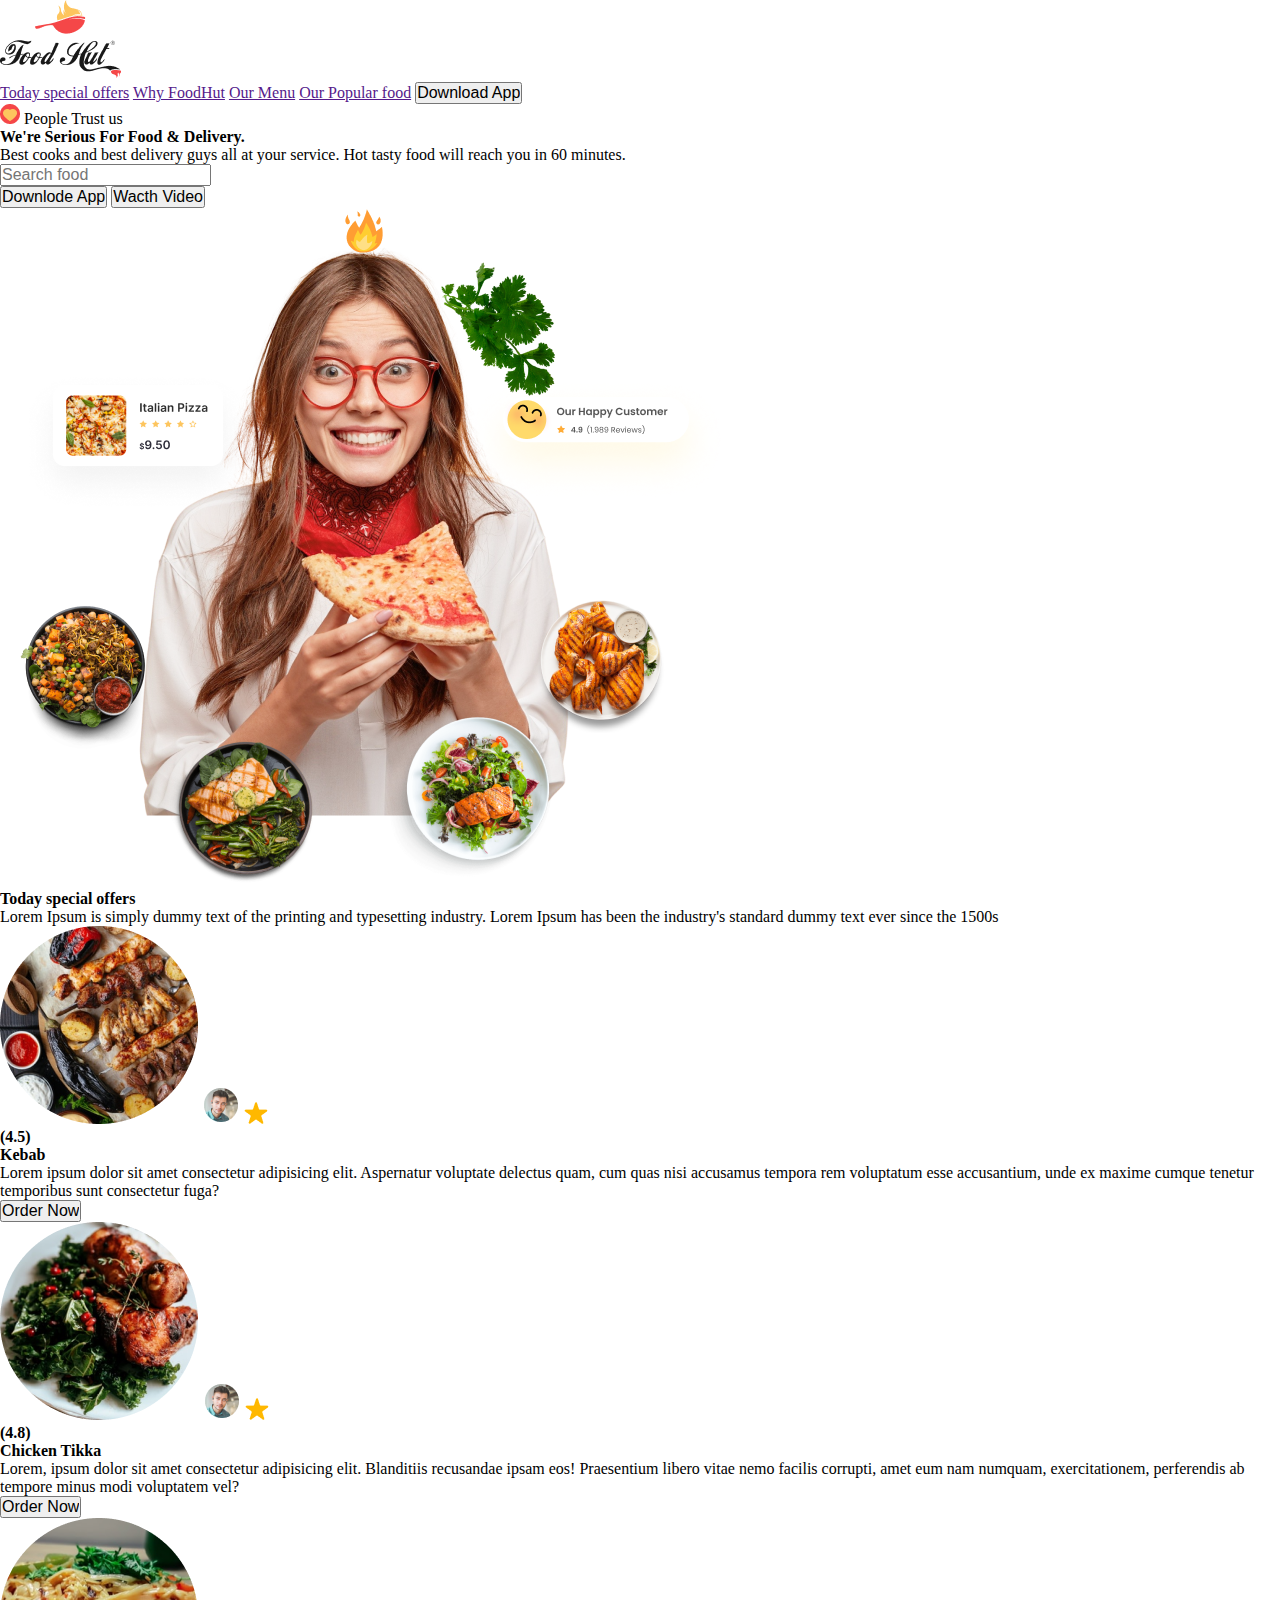
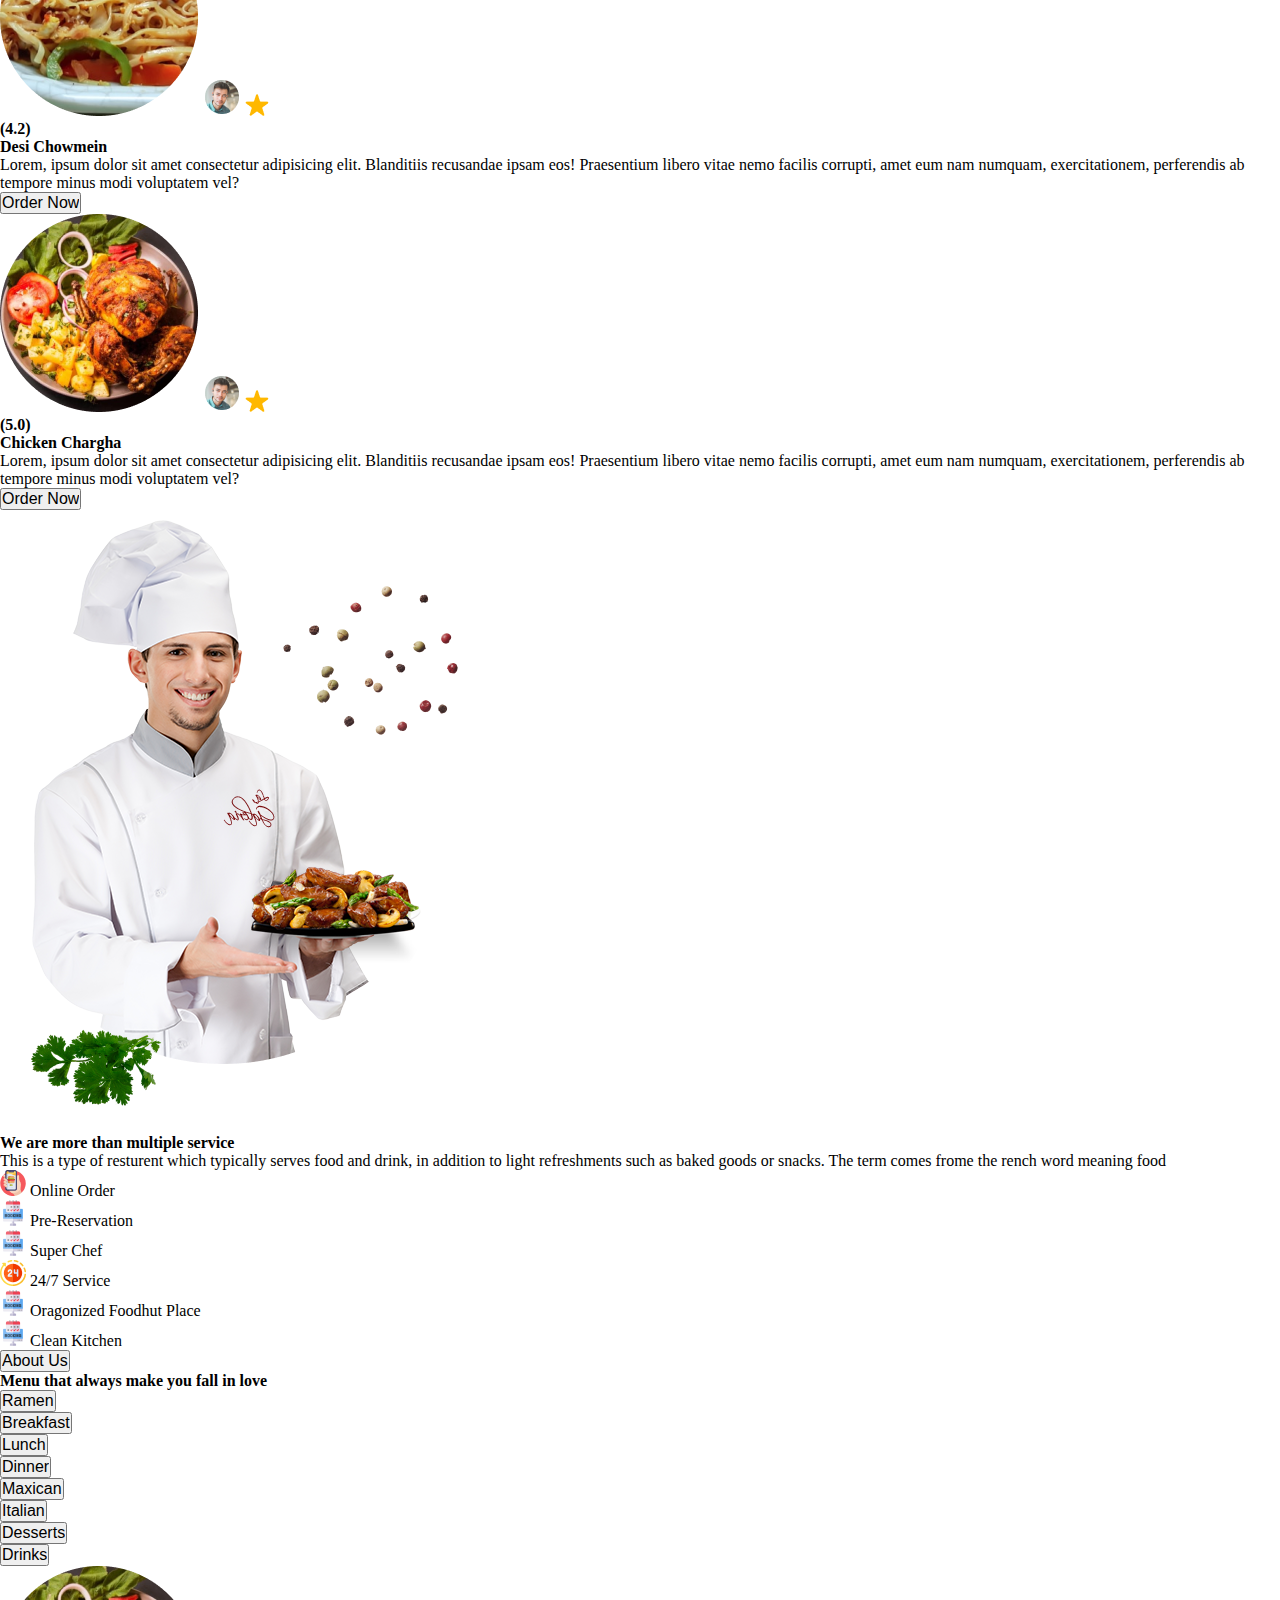
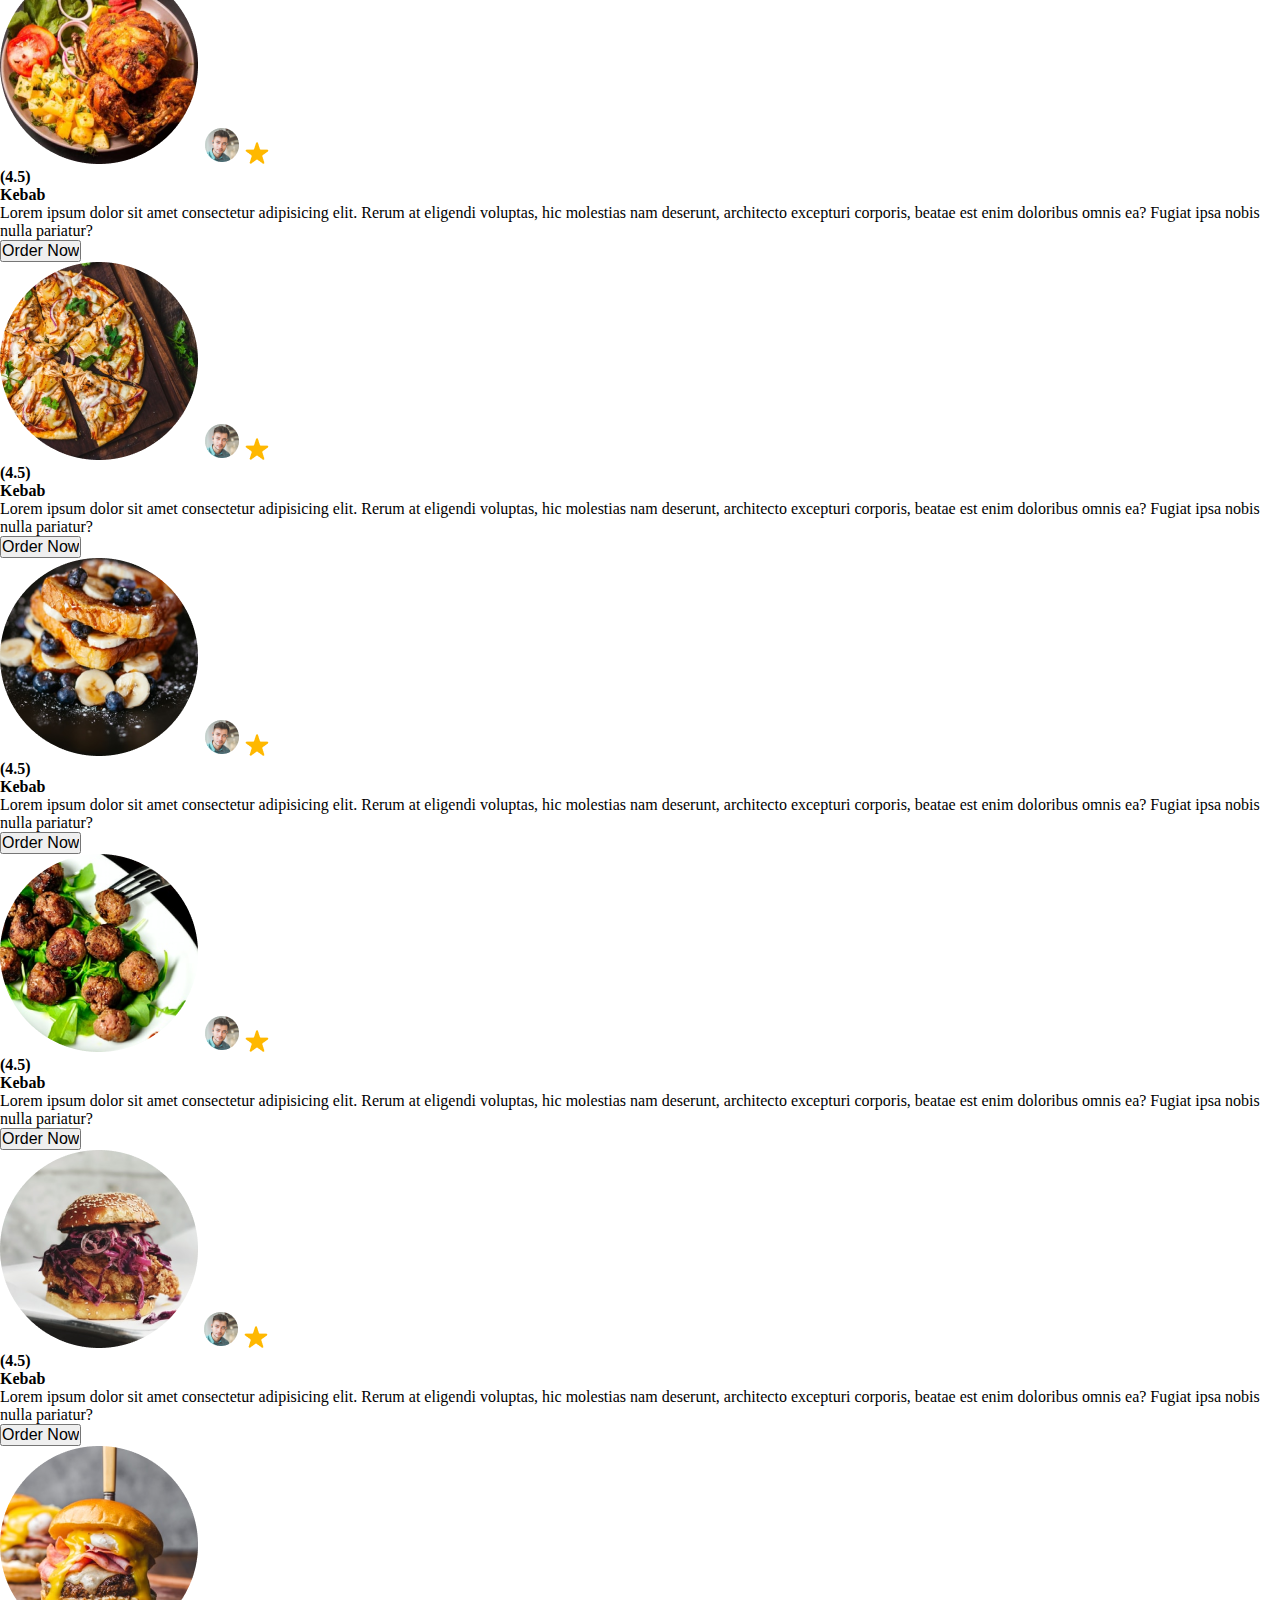
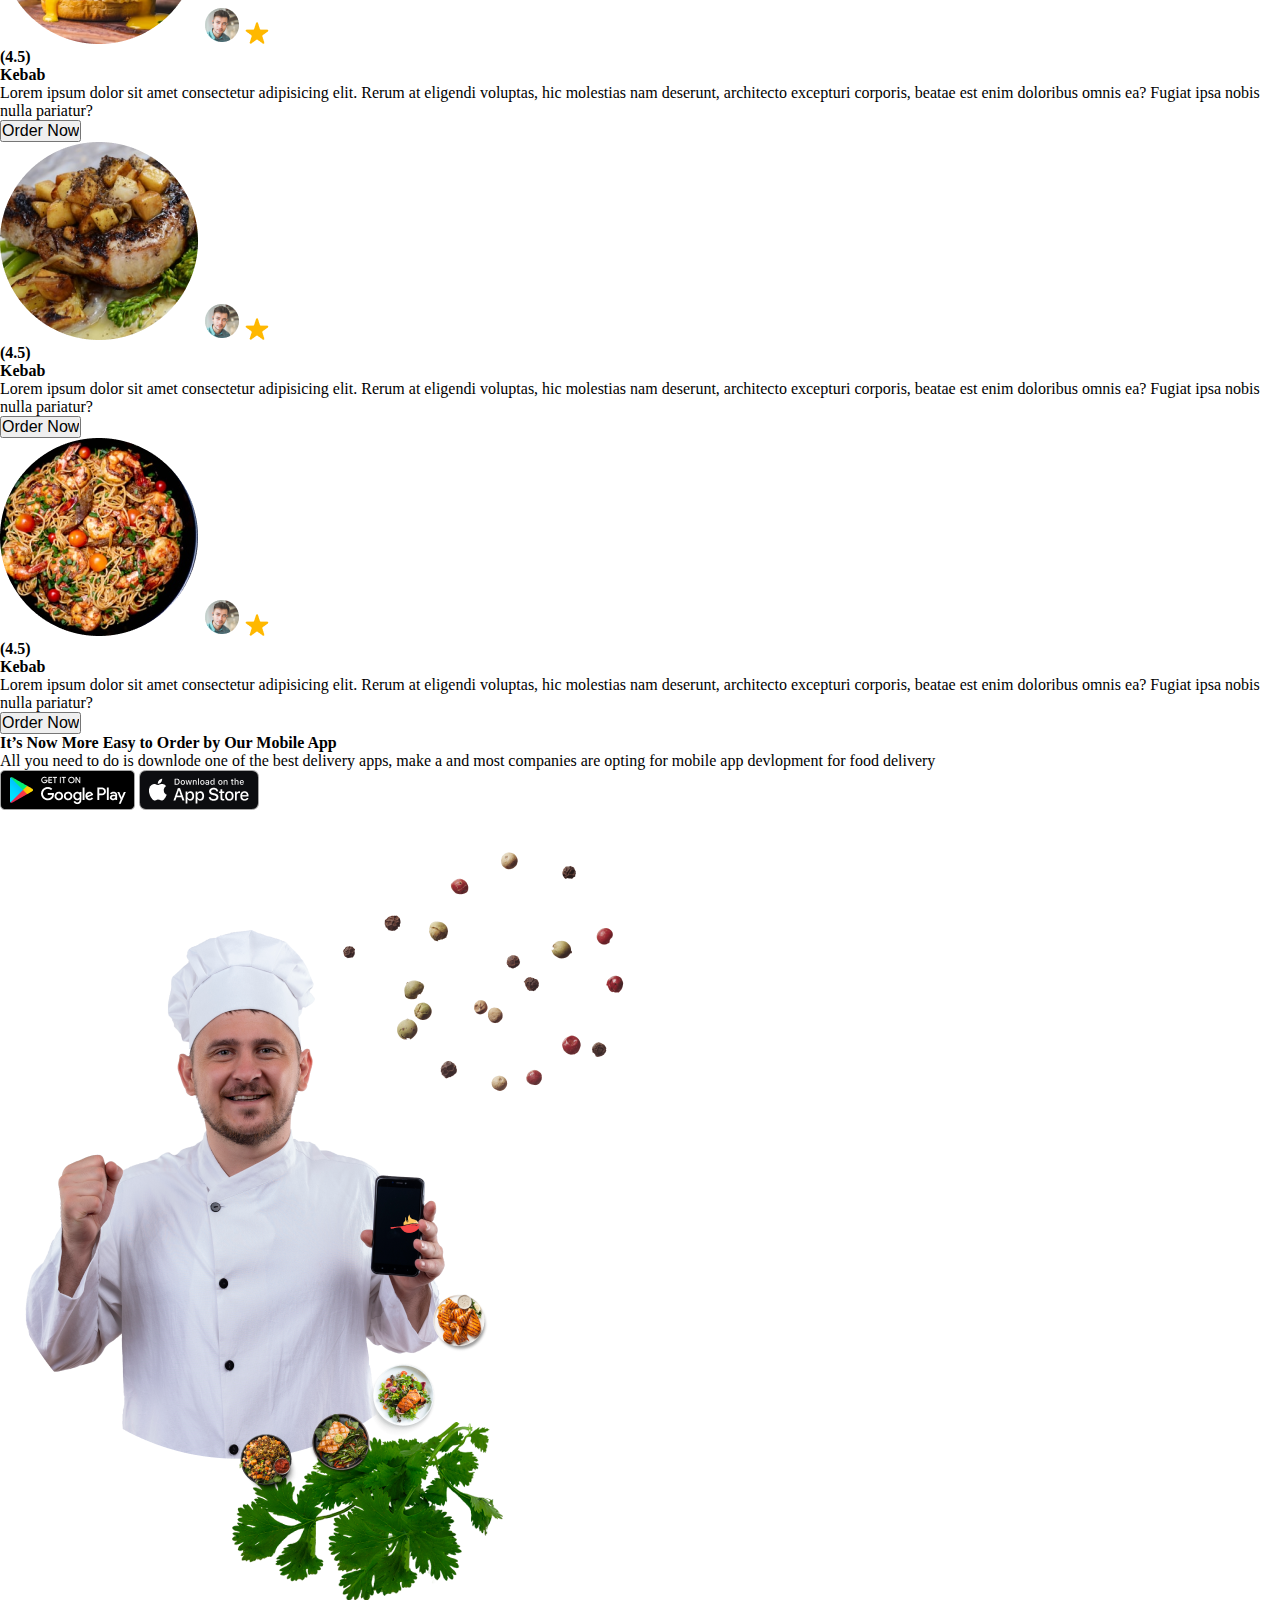
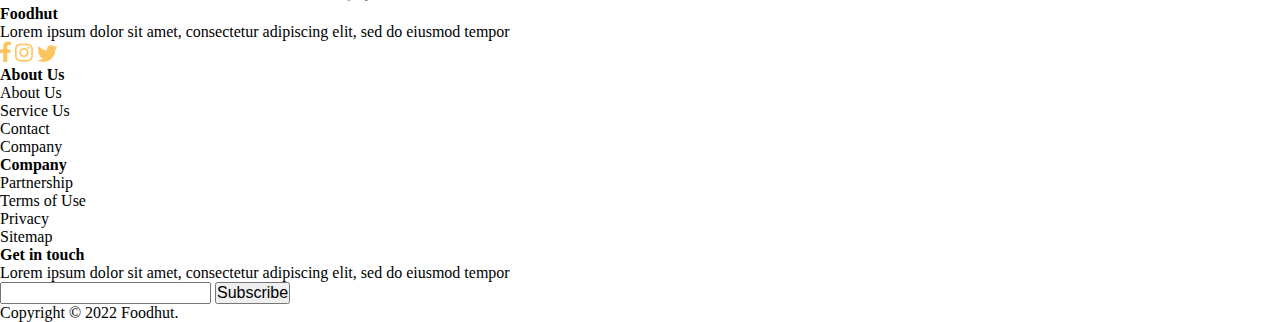
==== Website--FoodHut/frontEnd/index.html @ ab43925a "Update index.html" ====
<!DOCTYPE html>
<html lang="en">
<head>
    <meta charset="UTF-8">
    <meta http-equiv="X-UA-Compatible" content="IE=edge">
    <meta name="viewport" content="width=device-width, initial-scale=1.0">
    <link rel="stylesheet" href="assets/css/reset.css">
    <title>Document</title>
</head>
<body>
    <header>
        <div>
            <img src="assets/logo/Logo.png" alt="logo">
           
        </div>
        <nav>
            <a href="">Today special offers</a>
            <a href="">Why FoodHut</a>
            <a href="">Our Menu</a>
            <a href="">Our Popular food</a>
            <input type="button" value="Download App">
        </nav>
    </header>
    <main>
        <section class="pag1">
            <div>
                <img src="assets/icon/Group 8426.png" alt="">
                People Trust us
                <h1>We're Serious For Food & Delivery.</h1>
                <p>Best cooks and best delivery guys all at your service. Hot tasty food will reach you in 60 minutes.</p>
                <input type="search" name="" id="" placeholder="Search food">
                <p>
                <input type="button" value="Downlode App">
                <input type="button" value="Wacth Video">
                </div>
            <div>
                <img src="assets/pessoas/Group 8482.png">
            </div>
        </section>
 
        <section class="pag2">
            <div>
                <h2>Today special offers</h2>
                <p>Lorem Ipsum is simply dummy text of the printing and typesetting industry. Lorem Ipsum has been the industry's standard dummy text ever since the 1500s</p>
            </div>
            <div>
                <div>
                    <img src="assets/comida/unsplash_UC0HZdUitWY (4).png" alt="food1">
                    <img src="assets/pessoas/unsplash_EPi3TRQc5Z0.png" alt="pessoa">
                    <img src="assets/icon/Star 7.png" alt="estrela">
                    <h4>(4.5)</h4>
                        <h3>Kebab</h3>
                        <p>Lorem ipsum dolor sit amet consectetur adipisicing elit. Aspernatur voluptate delectus quam, cum quas nisi accusamus tempora rem voluptatum esse accusantium, unde ex maxime cumque tenetur temporibus sunt consectetur fuga?</p>
                        <input type="button" value="Order Now">
                </div>
                <div>
                    <img src="assets/comida/unsplash_UC0HZdUitWY (1).png" alt="food2">
                    <img src="assets/pessoas/unsplash_EPi3TRQc5Z0.png" alt="pessoa">
                    <img src="assets/icon/Star 7.png" alt="estrela">
                    <h4>(4.8)</h4>
                    <h3>Chicken Tikka</h3>
                    <p>Lorem, ipsum dolor sit amet consectetur adipisicing elit. Blanditiis recusandae ipsam eos! Praesentium libero vitae nemo facilis corrupti, amet eum nam numquam, exercitationem, perferendis ab tempore minus modi voluptatem vel?</p>
                    <input type="button" value="Order Now">
                </div>
                <div>
                    <img src="assets/comida/unsplash_UC0HZdUitWY (2).png" alt="food2">
                    <img src="assets/pessoas/unsplash_EPi3TRQc5Z0.png" alt="pessoa">
                    <img src="assets/icon/Star 7.png" alt="estrela">
                    <h4>(4.2)</h4>
                    <h3>Desi Chowmein</h3>
                    <p>Lorem, ipsum dolor sit amet consectetur adipisicing elit. Blanditiis recusandae ipsam eos! Praesentium libero vitae nemo facilis corrupti, amet eum nam numquam, exercitationem, perferendis ab tempore minus modi voluptatem vel?</p>
                    <input type="button" value="Order Now">
                </div>
                <div>
                    <img src="assets/comida/unsplash_UC0HZdUitWY (3).png" alt="food2">
                    <img src="assets/pessoas/unsplash_EPi3TRQc5Z0.png" alt="pessoa">
                    <img src="assets/icon/Star 7.png" alt="estrela">
                    <h4>(5.0)</h4>
                    <h3>Chicken Chargha</h3>
                    <p>Lorem, ipsum dolor sit amet consectetur adipisicing elit. Blanditiis recusandae ipsam eos! Praesentium libero vitae nemo facilis corrupti, amet eum nam numquam, exercitationem, perferendis ab tempore minus modi voluptatem vel?</p>
                    <input type="button" value="Order Now">
                </div>
            </div>
        </section>

        <section class="pag3">
            <div>
                <img src="assets/pessoas/Group 8483.png" alt="chef1">
            </div>
            <div>
                <h2>We are more than multiple service</h2>
                <p>This is a type of resturent which typically serves food and drink, in addition to light refreshments such as baked goods or snacks. The term comes frome the rench word meaning food</p>
                <ul>
                    <li>
                        <img src="assets/icon/image 15.png" alt="icon1">
                        Online Order
                    </li>
                    <li>
                        <img src="assets/icon/image 18.png" alt="icon2">
                        Pre-Reservation
                    </li>
                    <li>
                        <img src="assets/icon/image 18.png" alt="icon3">
                        Super Chef
                    </li>
                    <li>
                        <img src="assets/icon/image 17.png" alt="icon4">
                        24/7 Service
                    </li>
                    <li>
                        <img src="assets/icon/image 18.png" alt="icon5">
                        Oragonized Foodhut Place
                    </li>
                    <li>
                        <img src="assets/icon/image 18.png" alt="icon5">
                        Clean Kitchen
                    </li>
                </ul>
                <input type="button" value="About Us">
            </div>
        </section>

        <section class="pag4">
            <h2>Menu that always make you fall in love</h2>
            <div>
                <ul>
                    <li>
                        <input type="button" value="Ramen">
                    </li>
                    <li>
                        <input type="button" value="Breakfast">
                    </li>
                    <li>
                        <input type="button" value="Lunch">
                    </li>
                    <li>
                        <input type="button" value="Dinner">
                    </li>
                    <li>
                        <input type="button" value="Maxican">
                    </li>
                    <li>
                        <input type="button" value="Italian">
                    </li>
                    <li>
                        <input type="button" value="Desserts">
                    </li>
                    <li>
                        <input type="button" value="Drinks">
                    </li>
                </ul>
            </div>
            <div>
                <div>
                    <img src="assets/comida/unsplash_UC0HZdUitWY (3).png" alt="">
                    <img src="assets/pessoas/unsplash_EPi3TRQc5Z0.png" alt="">
                    <img src="assets/icon/Star 7.png" alt="">
                    <h4>(4.5)</h4>
                    <h3>Kebab</h3>
                    <p>
                        Lorem ipsum dolor sit amet consectetur adipisicing elit. Rerum at eligendi voluptas, hic molestias nam deserunt, architecto excepturi corporis, beatae est enim doloribus omnis ea? Fugiat ipsa nobis nulla pariatur?
                    </p>
                    <input type="button" value="Order Now">
                </div>
                <div>
                    <img src="assets/comida/unsplash_UC0HZdUitWY (5).png" alt="">
                    <img src="assets/pessoas/unsplash_EPi3TRQc5Z0.png" alt="">
                    <img src="assets/icon/Star 7.png" alt="">
                    <h4>(4.5)</h4>
                    <h3>Kebab</h3>
                    <p>
                        Lorem ipsum dolor sit amet consectetur adipisicing elit. Rerum at eligendi voluptas, hic molestias nam deserunt, architecto excepturi corporis, beatae est enim doloribus omnis ea? Fugiat ipsa nobis nulla pariatur?
                    </p>
                    <input type="button" value="Order Now">
                </div>
                <div>
                    <img src="assets/comida/unsplash_UC0HZdUitWY.png" alt="">
                    <img src="assets/pessoas/unsplash_EPi3TRQc5Z0.png" alt="">
                    <img src="assets/icon/Star 7.png" alt="">
                    <h4>(4.5)</h4>
                    <h3>Kebab</h3>
                    <p>
                        Lorem ipsum dolor sit amet consectetur adipisicing elit. Rerum at eligendi voluptas, hic molestias nam deserunt, architecto excepturi corporis, beatae est enim doloribus omnis ea? Fugiat ipsa nobis nulla pariatur?
                    </p>
                    <input type="button" value="Order Now">
                </div>
                <div>
                    <img src="assets/comida/unsplash_UC0HZdUitWY (7).png" alt="">
                    <img src="assets/pessoas/unsplash_EPi3TRQc5Z0.png" alt="">
                    <img src="assets/icon/Star 7.png" alt="">
                    <h4>(4.5)</h4>
                    <h3>Kebab</h3>
                    <p>
                    Lorem ipsum dolor sit amet consectetur adipisicing elit. Rerum at eligendi voluptas, hic molestias nam deserunt, architecto excepturi corporis, beatae est enim doloribus omnis ea? Fugiat ipsa nobis nulla pariatur?
                    </p>
                    <input type="button" value="Order Now">
                </div>
                <div>
                    <img src="assets/comida/unsplash_UC0HZdUitWY (8).png" alt="">
                    <img src="assets/pessoas/unsplash_EPi3TRQc5Z0.png" alt="">
                    <img src="assets/icon/Star 7.png" alt="">
                    <h4>(4.5)</h4>
                    <h3>Kebab</h3>
                    <p>
                        Lorem ipsum dolor sit amet consectetur adipisicing elit. Rerum at eligendi voluptas, hic molestias nam deserunt, architecto excepturi corporis, beatae est enim doloribus omnis ea? Fugiat ipsa nobis nulla pariatur?
                    </p>
                    <input type="button" value="Order Now">
                </div>
                <div>
                    <img src="assets/comida/unsplash_UC0HZdUitWY (9).png" alt="">
                    <img src="assets/pessoas/unsplash_EPi3TRQc5Z0.png" alt="">
                    <img src="assets/icon/Star 7.png" alt="">
                    <h4>(4.5)</h4>
                    <h3>Kebab</h3>
                    <p>
                        Lorem ipsum dolor sit amet consectetur adipisicing elit. Rerum at eligendi voluptas, hic molestias nam deserunt, architecto excepturi corporis, beatae est enim doloribus omnis ea? Fugiat ipsa nobis nulla pariatur?
                    </p>
                    <input type="button" value="Order Now">
                </div>
                <div>
                    <img src="assets/comida/unsplash_UC0HZdUitWY (10).png" alt="">
                    <img src="assets/pessoas/unsplash_EPi3TRQc5Z0.png" alt="">
                    <img src="assets/icon/Star 7.png" alt="">
                    <h4>(4.5)</h4>
                    <h3>Kebab</h3>
                    <p>
                        Lorem ipsum dolor sit amet consectetur adipisicing elit. Rerum at eligendi voluptas, hic molestias nam deserunt, architecto excepturi corporis, beatae est enim doloribus omnis ea? Fugiat ipsa nobis nulla pariatur?
                    </p>
                    <input type="button" value="Order Now">
                </div>
                <div>
                    <img src="assets/comida/unsplash_UC0HZdUitWY (11).png" alt="">
                    <img src="assets/pessoas/unsplash_EPi3TRQc5Z0.png" alt="">
                    <img src="assets/icon/Star 7.png" alt="">
                    <h4>(4.5)</h4>
                    <h3>Kebab</h3>
                    <p>
                        Lorem ipsum dolor sit amet consectetur adipisicing elit. Rerum at eligendi voluptas, hic molestias nam deserunt, architecto excepturi corporis, beatae est enim doloribus omnis ea? Fugiat ipsa nobis nulla pariatur?
                    </p>
                    <input type="button" value="Order Now">
                </div>
            </div>
        </section>

        <section class="pag5">
            <div>
                <h2>It’s Now More Easy to Order by Our Mobile App</h2>
                <p>All you need to do is downlode one of the best delivery apps, make a and most companies are opting  for mobile app devlopment for food delivery</p>
                <img src="assets/logo/Mobile app store badge.png" alt="google">
                <img src="assets/logo/Mobile app store badge (1).png" alt="store">
            </div>

            <div>
                <img src="assets/pessoas/Group 8484.png" alt="">
            </div>
        </section>

        <footer>
            <div>
                <h3>Foodhut</h3>
               Lorem ipsum dolor sit amet, consectetur adipiscing elit, sed do eiusmod tempor
               <p>
               <img src="assets/icon/facebook-f-brands (1).png" alt="redessociais">
               <img src="assets/icon/instagram.png" alt="redessociais">
               <img src="assets/icon/twitter-brands (1).png" alt="redessociais">
            </div>
            <div>
                <h3>About Us</h3>
                <p>About Us</p>
                <p>Service Us</p>
                <p>Contact</p>
                <p>Company</p>
            </div>
            <div>
                <h3>Company</h3>
                <p>Partnership</p>
                <p>Terms of Use</p>
                <p>Privacy</p>
                <p>Sitemap</p>
            </div>
            <div>
                <h3>Get in touch</h3>
                <p>Lorem ipsum dolor sit amet, consectetur adipiscing elit, sed do eiusmod tempor</p>
                <input type="email" name="" id="">
                <input type="button" value="Subscribe" placeholder="Subscribe">
            </div>
            Copyright © 2022 Foodhut.
        </footer>
    </main>
</body>
</html>
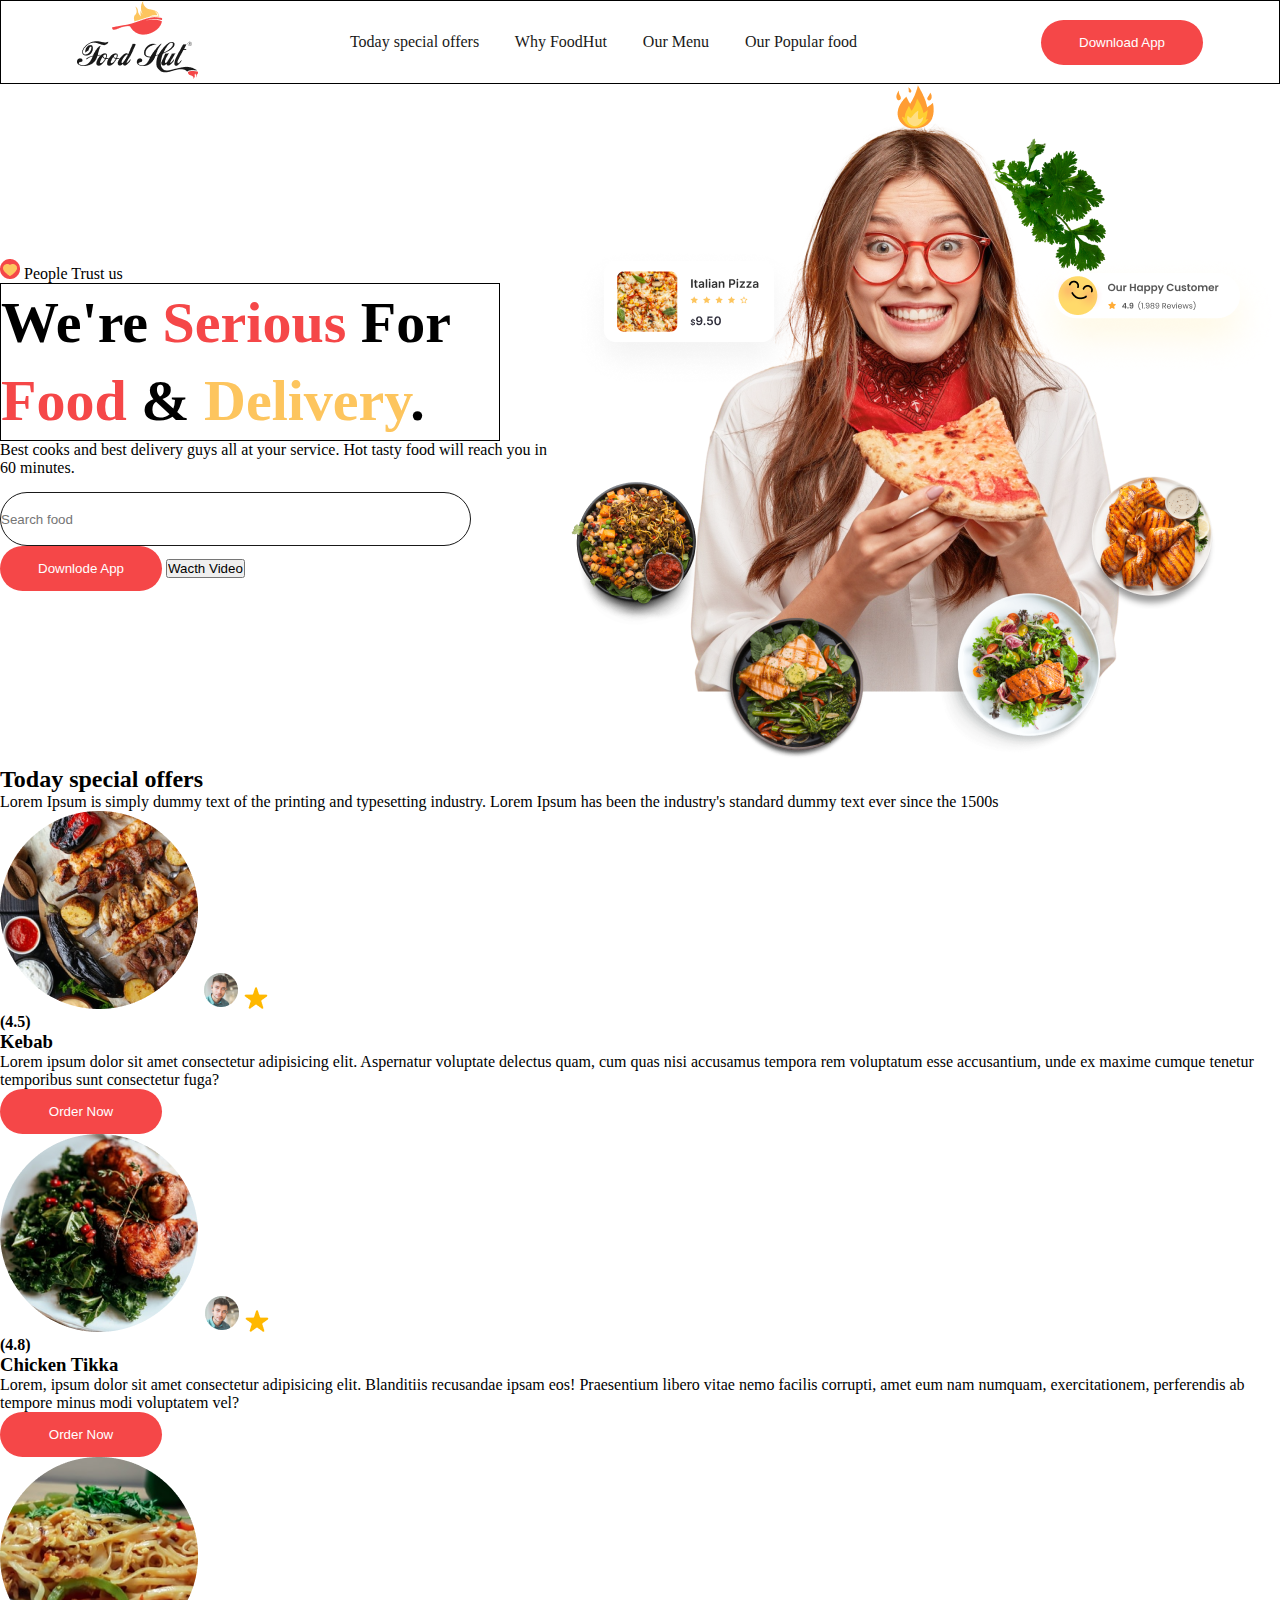
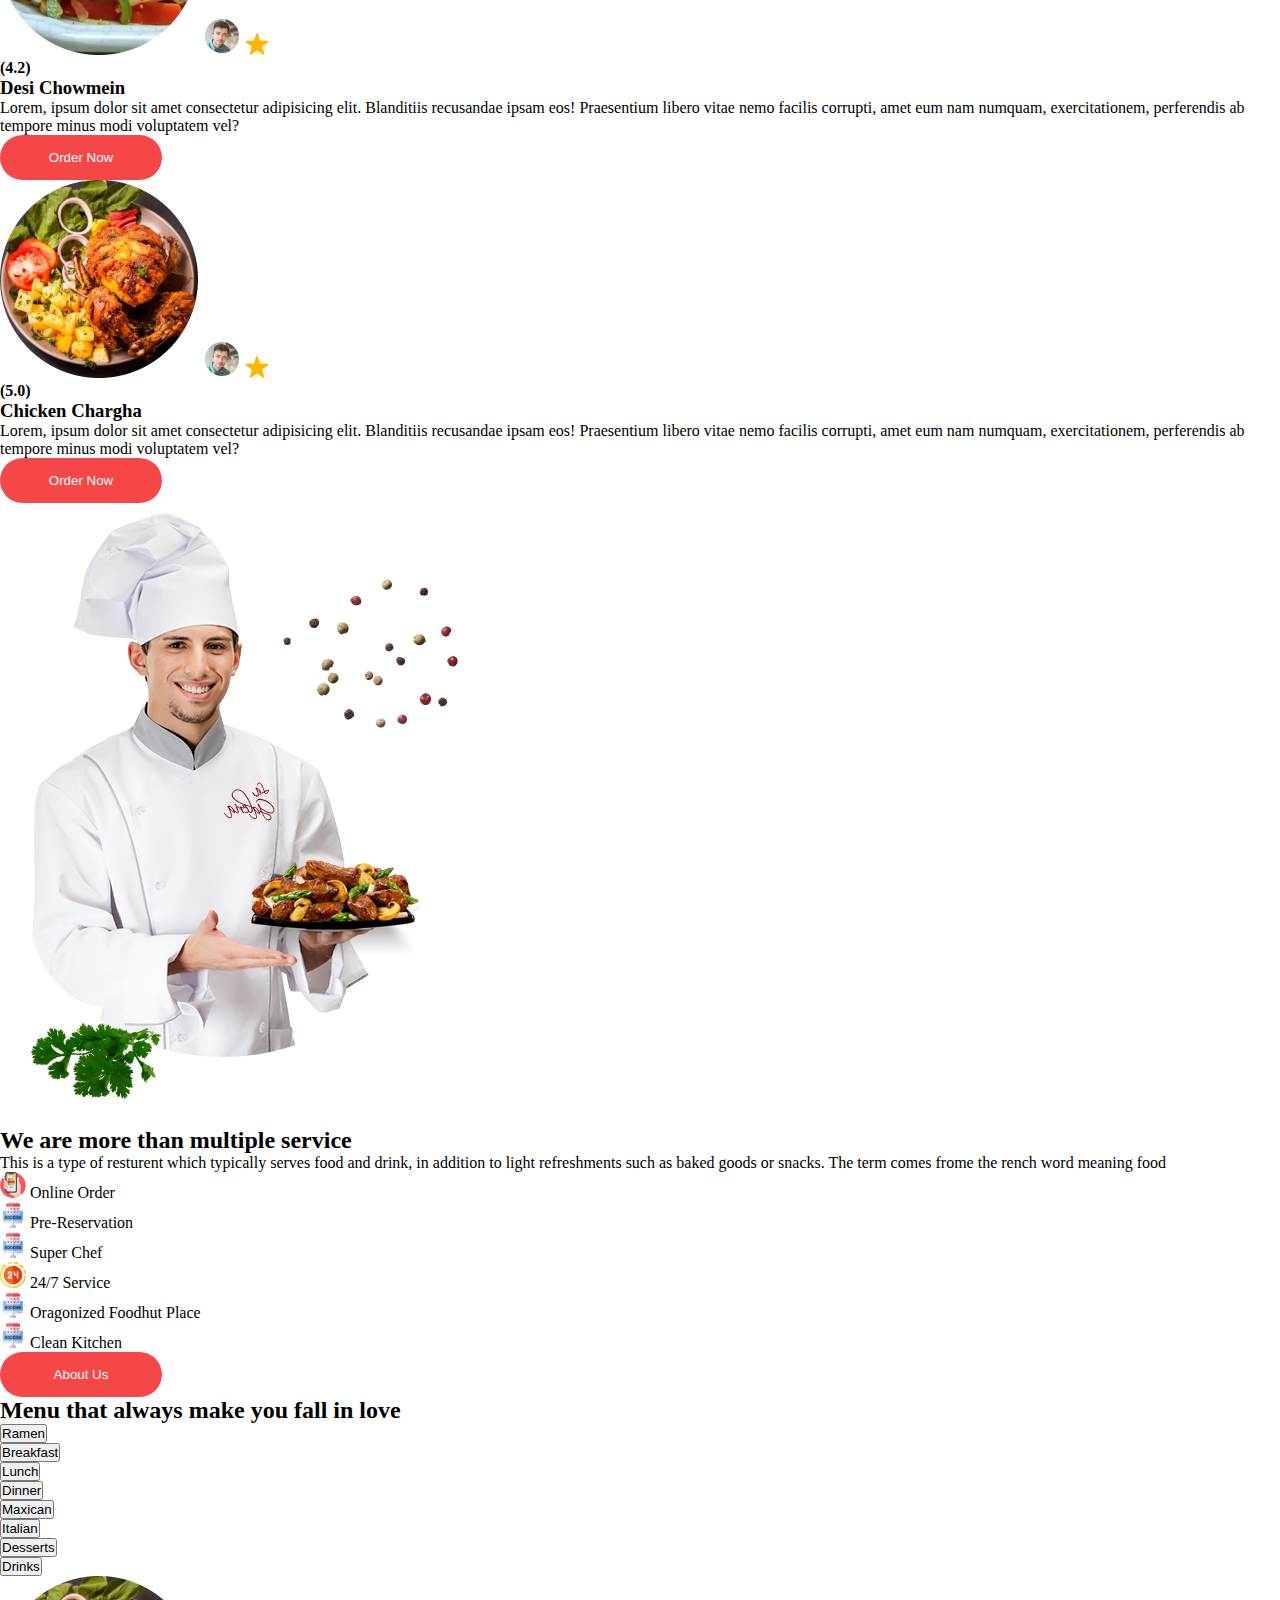
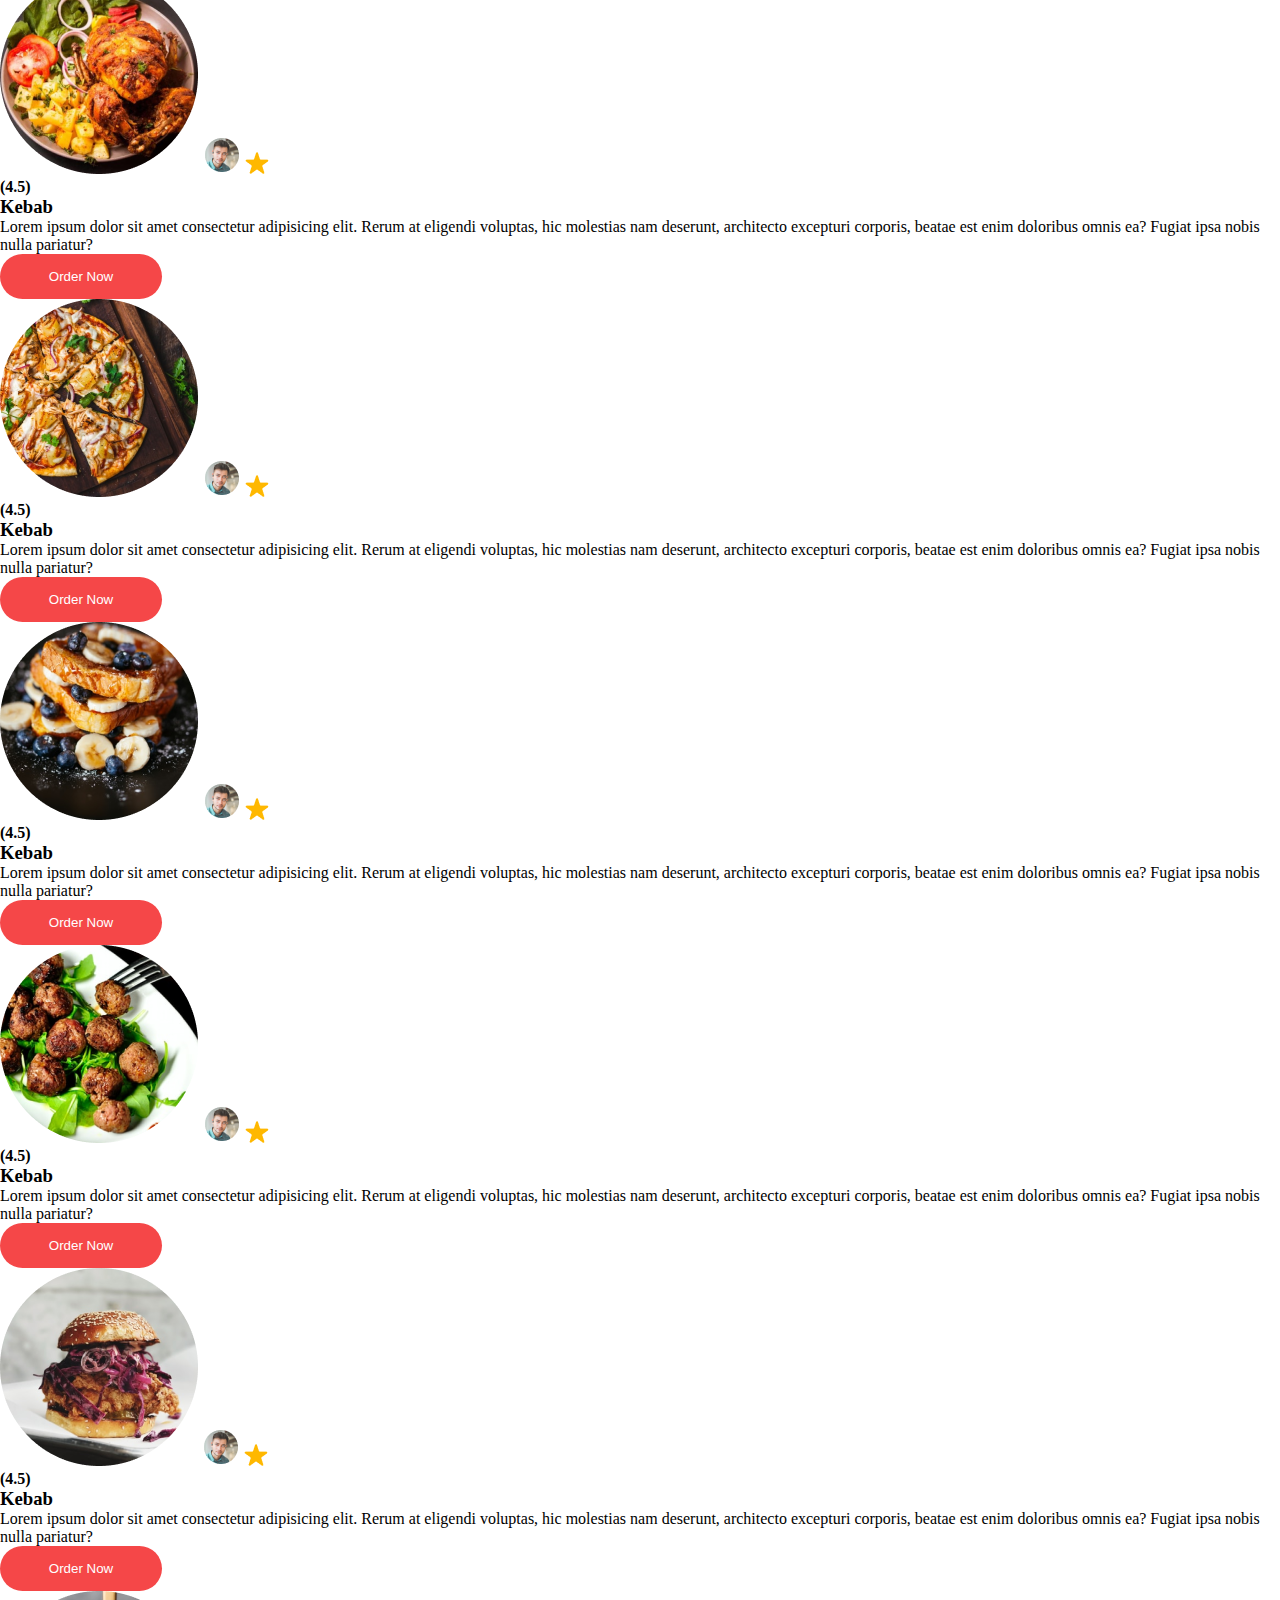
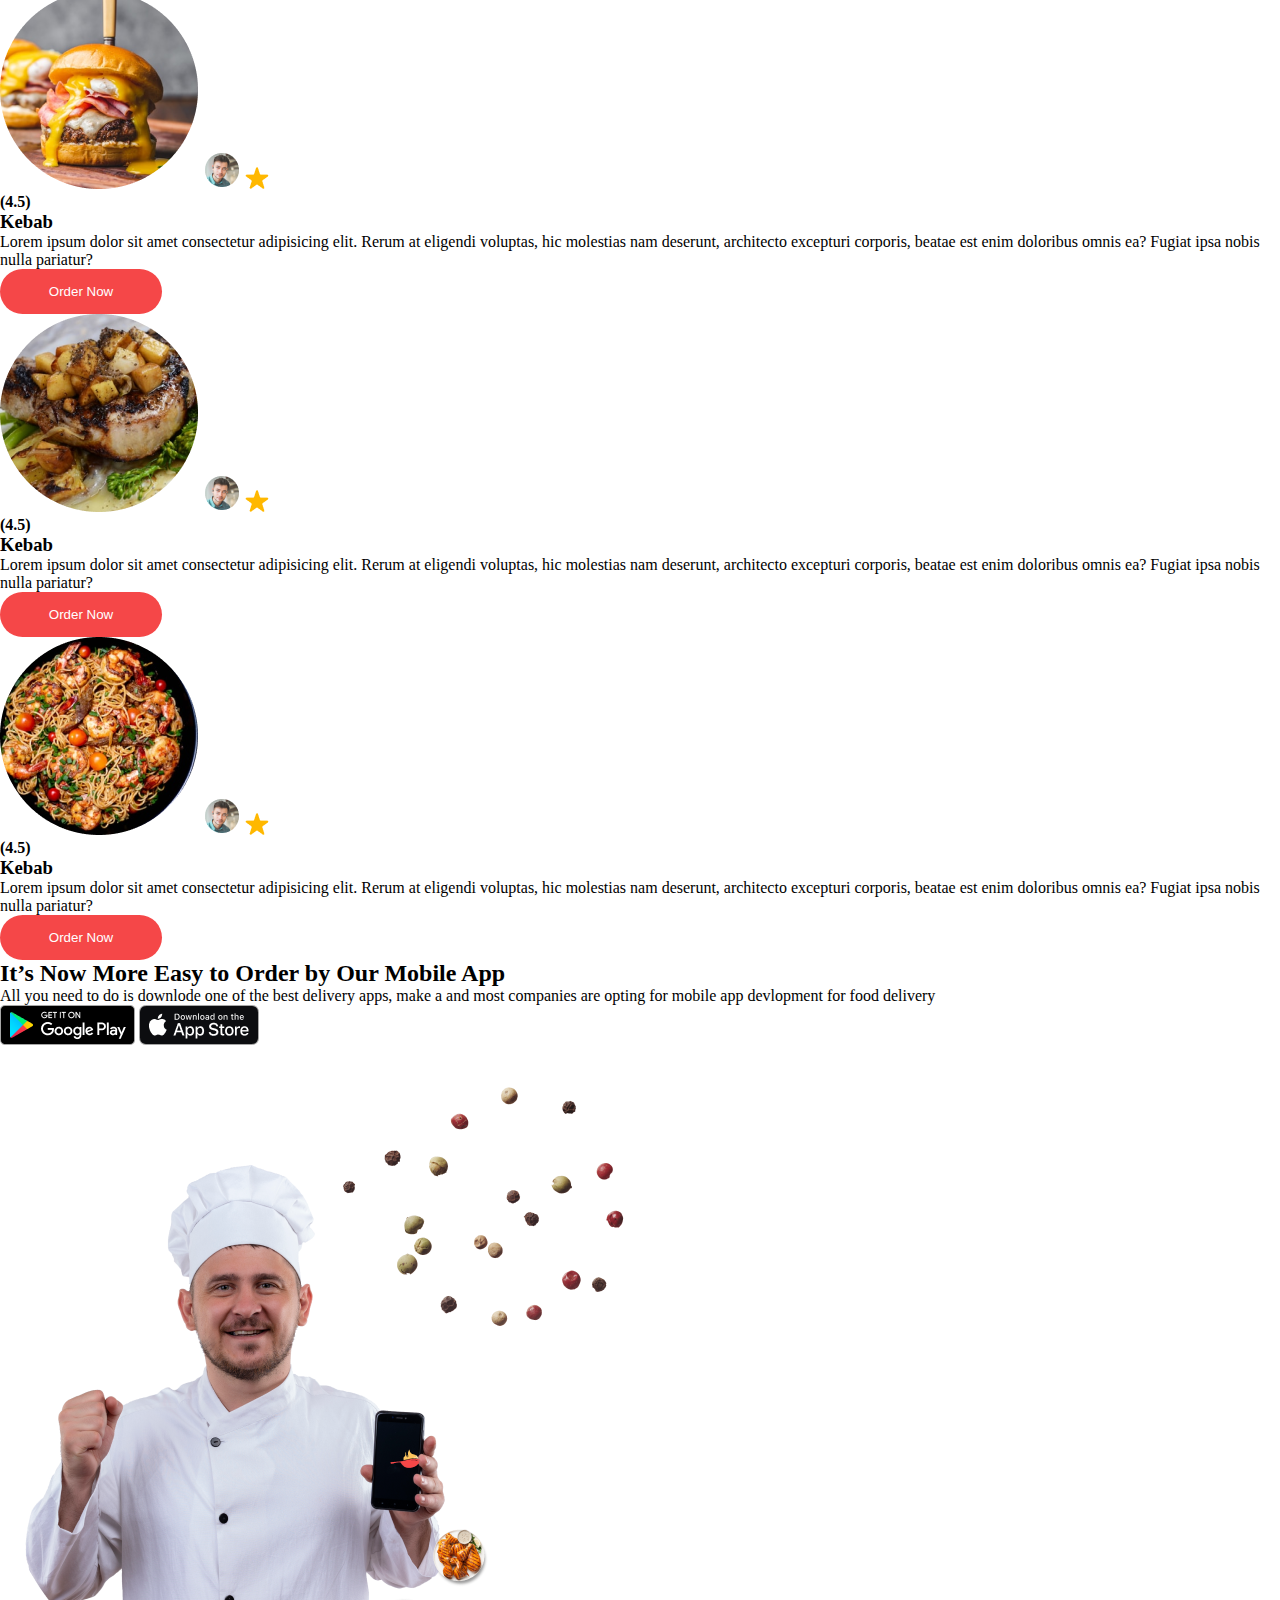
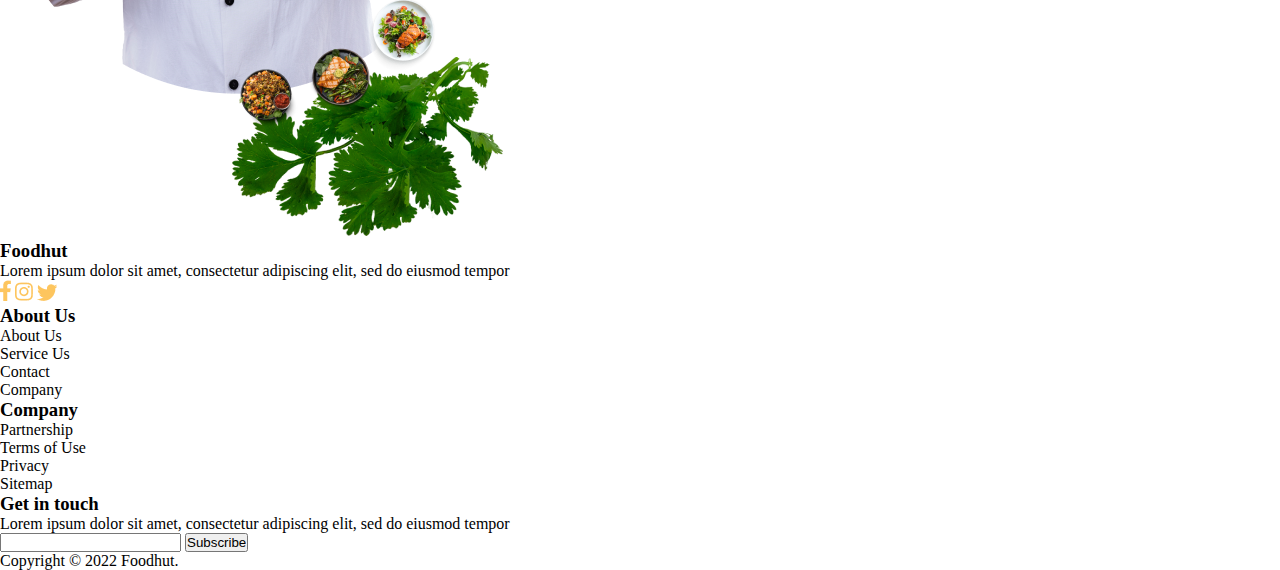
==== commit fe8792ed: "up" ====
--- a/Website--FoodHut/frontEnd/index.html
+++ b/Website--FoodHut/frontEnd/index.html
@@ -4,42 +4,41 @@
     <meta charset="UTF-8">
     <meta http-equiv="X-UA-Compatible" content="IE=edge">
     <meta name="viewport" content="width=device-width, initial-scale=1.0">
-    <link rel="stylesheet" href="assets/css/reset.css">
+    <link rel="stylesheet" href="assets/css/principal.css">
     <title>Document</title>
 </head>
 <body>
     <header>
         <div>
-            <img src="assets/logo/Logo.png" alt="logo">
-           
+            <img src="assets/logo/Logo.png" alt="logo" id="logo"> 
         </div>
         <nav>
             <a href="">Today special offers</a>
             <a href="">Why FoodHut</a>
             <a href="">Our Menu</a>
             <a href="">Our Popular food</a>
-            <input type="button" value="Download App">
         </nav>
+        <input type="button" value="Download App" class="bttn">
     </header>
     <main>
         <section class="pag1">
-            <div>
+            <div class="um">
                 <img src="assets/icon/Group 8426.png" alt="">
                 People Trust us
-                <h1>We're Serious For Food & Delivery.</h1>
+                <h1 id="hone">We're <span class="colorR">Serious</span> For <span class="colorR">Food</span> & <span class="colorY">Delivery</span>.</h1>
                 <p>Best cooks and best delivery guys all at your service. Hot tasty food will reach you in 60 minutes.</p>
-                <input type="search" name="" id="" placeholder="Search food">
+                <input type="search" name="" id="pesquisar" placeholder="Search food">
                 <p>
-                <input type="button" value="Downlode App">
-                <input type="button" value="Wacth Video">
-                </div>
-            <div>
+                <input type="button" id="baixar" value="Downlode App" class="bttn">
+                <input type="button" id="video" value="Wacth Video">
+                </div>
+            <div id="imgirl">
                 <img src="assets/pessoas/Group 8482.png">
             </div>
         </section>
  
         <section class="pag2">
-            <div>
+            <div class="">
                 <h2>Today special offers</h2>
                 <p>Lorem Ipsum is simply dummy text of the printing and typesetting industry. Lorem Ipsum has been the industry's standard dummy text ever since the 1500s</p>
             </div>
@@ -51,7 +50,7 @@
                     <h4>(4.5)</h4>
                         <h3>Kebab</h3>
                         <p>Lorem ipsum dolor sit amet consectetur adipisicing elit. Aspernatur voluptate delectus quam, cum quas nisi accusamus tempora rem voluptatum esse accusantium, unde ex maxime cumque tenetur temporibus sunt consectetur fuga?</p>
-                        <input type="button" value="Order Now">
+                        <input type="button" value="Order Now" class="bttn">
                 </div>
                 <div>
                     <img src="assets/comida/unsplash_UC0HZdUitWY (1).png" alt="food2">
@@ -60,7 +59,7 @@
                     <h4>(4.8)</h4>
                     <h3>Chicken Tikka</h3>
                     <p>Lorem, ipsum dolor sit amet consectetur adipisicing elit. Blanditiis recusandae ipsam eos! Praesentium libero vitae nemo facilis corrupti, amet eum nam numquam, exercitationem, perferendis ab tempore minus modi voluptatem vel?</p>
-                    <input type="button" value="Order Now">
+                    <input type="button" value="Order Now" class="bttn">
                 </div>
                 <div>
                     <img src="assets/comida/unsplash_UC0HZdUitWY (2).png" alt="food2">
@@ -69,7 +68,7 @@
                     <h4>(4.2)</h4>
                     <h3>Desi Chowmein</h3>
                     <p>Lorem, ipsum dolor sit amet consectetur adipisicing elit. Blanditiis recusandae ipsam eos! Praesentium libero vitae nemo facilis corrupti, amet eum nam numquam, exercitationem, perferendis ab tempore minus modi voluptatem vel?</p>
-                    <input type="button" value="Order Now">
+                    <input type="button" value="Order Now" class="bttn">
                 </div>
                 <div>
                     <img src="assets/comida/unsplash_UC0HZdUitWY (3).png" alt="food2">
@@ -78,7 +77,7 @@
                     <h4>(5.0)</h4>
                     <h3>Chicken Chargha</h3>
                     <p>Lorem, ipsum dolor sit amet consectetur adipisicing elit. Blanditiis recusandae ipsam eos! Praesentium libero vitae nemo facilis corrupti, amet eum nam numquam, exercitationem, perferendis ab tempore minus modi voluptatem vel?</p>
-                    <input type="button" value="Order Now">
+                    <input type="button" value="Order Now" class="bttn">
                 </div>
             </div>
         </section>
@@ -116,7 +115,7 @@
                         Clean Kitchen
                     </li>
                 </ul>
-                <input type="button" value="About Us">
+                <input type="button" value="About Us" class="bttn">
             </div>
         </section>
 
@@ -160,7 +159,7 @@
                     <p>
                         Lorem ipsum dolor sit amet consectetur adipisicing elit. Rerum at eligendi voluptas, hic molestias nam deserunt, architecto excepturi corporis, beatae est enim doloribus omnis ea? Fugiat ipsa nobis nulla pariatur?
                     </p>
-                    <input type="button" value="Order Now">
+                    <input type="button" value="Order Now" class="bttn">
                 </div>
                 <div>
                     <img src="assets/comida/unsplash_UC0HZdUitWY (5).png" alt="">
@@ -171,7 +170,7 @@
                     <p>
                         Lorem ipsum dolor sit amet consectetur adipisicing elit. Rerum at eligendi voluptas, hic molestias nam deserunt, architecto excepturi corporis, beatae est enim doloribus omnis ea? Fugiat ipsa nobis nulla pariatur?
                     </p>
-                    <input type="button" value="Order Now">
+                    <input type="button" value="Order Now" class="bttn">
                 </div>
                 <div>
                     <img src="assets/comida/unsplash_UC0HZdUitWY.png" alt="">
@@ -182,7 +181,7 @@
                     <p>
                         Lorem ipsum dolor sit amet consectetur adipisicing elit. Rerum at eligendi voluptas, hic molestias nam deserunt, architecto excepturi corporis, beatae est enim doloribus omnis ea? Fugiat ipsa nobis nulla pariatur?
                     </p>
-                    <input type="button" value="Order Now">
+                    <input type="button" value="Order Now" class="bttn">
                 </div>
                 <div>
                     <img src="assets/comida/unsplash_UC0HZdUitWY (7).png" alt="">
@@ -193,7 +192,7 @@
                     <p>
                     Lorem ipsum dolor sit amet consectetur adipisicing elit. Rerum at eligendi voluptas, hic molestias nam deserunt, architecto excepturi corporis, beatae est enim doloribus omnis ea? Fugiat ipsa nobis nulla pariatur?
                     </p>
-                    <input type="button" value="Order Now">
+                    <input type="button" value="Order Now" class="bttn">
                 </div>
                 <div>
                     <img src="assets/comida/unsplash_UC0HZdUitWY (8).png" alt="">
@@ -204,7 +203,7 @@
                     <p>
                         Lorem ipsum dolor sit amet consectetur adipisicing elit. Rerum at eligendi voluptas, hic molestias nam deserunt, architecto excepturi corporis, beatae est enim doloribus omnis ea? Fugiat ipsa nobis nulla pariatur?
                     </p>
-                    <input type="button" value="Order Now">
+                    <input type="button" value="Order Now" class="bttn">
                 </div>
                 <div>
                     <img src="assets/comida/unsplash_UC0HZdUitWY (9).png" alt="">
@@ -215,7 +214,7 @@
                     <p>
                         Lorem ipsum dolor sit amet consectetur adipisicing elit. Rerum at eligendi voluptas, hic molestias nam deserunt, architecto excepturi corporis, beatae est enim doloribus omnis ea? Fugiat ipsa nobis nulla pariatur?
                     </p>
-                    <input type="button" value="Order Now">
+                    <input type="button" value="Order Now" class="bttn">
                 </div>
                 <div>
                     <img src="assets/comida/unsplash_UC0HZdUitWY (10).png" alt="">
@@ -226,7 +225,7 @@
                     <p>
                         Lorem ipsum dolor sit amet consectetur adipisicing elit. Rerum at eligendi voluptas, hic molestias nam deserunt, architecto excepturi corporis, beatae est enim doloribus omnis ea? Fugiat ipsa nobis nulla pariatur?
                     </p>
-                    <input type="button" value="Order Now">
+                    <input type="button" value="Order Now" class="bttn">
                 </div>
                 <div>
                     <img src="assets/comida/unsplash_UC0HZdUitWY (11).png" alt="">
@@ -237,7 +236,7 @@
                     <p>
                         Lorem ipsum dolor sit amet consectetur adipisicing elit. Rerum at eligendi voluptas, hic molestias nam deserunt, architecto excepturi corporis, beatae est enim doloribus omnis ea? Fugiat ipsa nobis nulla pariatur?
                     </p>
-                    <input type="button" value="Order Now">
+                    <input type="button" value="Order Now" class="bttn">
                 </div>
             </div>
         </section>
--- a/Website--FoodHut/frontEnd/assets/css/principal.css
+++ b/Website--FoodHut/frontEnd/assets/css/principal.css
@@ -0,0 +1,145 @@
+*{
+    margin: 0;
+    padding: 0;
+    box-sizing: border-box ;
+}
+
+header{
+    display: flex;
+    align-items: center;
+    border: 1px solid black;
+    justify-content: space-around;
+}
+
+nav a{
+    margin-right: 2rem;
+    color: #191919;
+    text-decoration: none;
+}
+
+.colorR{
+    color:#F54748
+}
+
+.colorY{
+    color: #FDC55E;
+}
+
+.bttn{
+    background-color: #F54748;
+    width: 162px;
+    height: 45px;
+    border-radius: 50px;
+    border: none;
+    color: white;
+}
+
+.pag1{
+    display: flex;
+    align-items: center;
+    justify-content: space-around;
+}
+
+.pag1 .um h1{
+    font-size: 58px;
+    font-weight: 900;
+    line-height: 78px;
+    border: 1px solid;
+    width: 500px;
+
+}
+
+.pag1 .um .uno{
+    margin-top: 20px;
+    color: #191919;
+    font-size:24px;
+    font-weight: 400;   
+    line-height: 32px;
+    border: 1px solid;
+    width: 500px;
+    height: 96px;
+    left: 70px;
+    top: 450px;
+}
+
+#pesquisar{
+    margin-top: 15px;
+    width: 471px;
+    height: 54px;
+    left: 70px;
+    top: 568px; 
+    border-radius: 100px;
+    background-color: white;
+    border: 0.5px solid #191919;
+}
+
+.um #duno{
+    margin-top: 15px; 
+    display: flex;
+    align-items: center;
+    gap: 15px;
+
+}
+
+.um a{
+    gap: 10px;
+    display: flex;
+    align-items: center;
+    text-decoration: none;
+    color: #686D77;
+}
+
+#duno-img{
+    box-shadow: 0px 15px 30px hsla(10, 69%, 60%, 0.32);
+    border-radius: 100%;
+    width: 52px;
+    height: 52px;   
+}
+
+.pag2 .uno2{
+    text-align: center;
+}
+
+.pag2 .uno2 h2{
+    font-style: normal;
+    font-weight: 700;
+    font-size: 48px;
+    line-height: 67px; 
+    color: #191919;
+}
+
+.pag2 .uno2 p{
+    margin: auto;
+    font-weight: 400;
+    font-size: 18px;
+    line-height: 24px;
+    color: #191919;
+    opacity: 0.9;
+    width:856px;
+}
+
+.catalogo{
+    margin: 40px;
+    display: flex;
+    justify-content: center;
+}
+
+.cardapio{
+    display: flex;
+    align-items: center;
+    flex-direction: column;
+    border: solid 1px;
+}
+
+.catalogo p{
+    font-weight: 400;
+    font-size: 16px;
+    line-height: 21px;
+    color: #191919;
+    opacity: 0.8;
+    width: 243px;
+}
+
+.catalogo input{
+    width: 131px;
+}
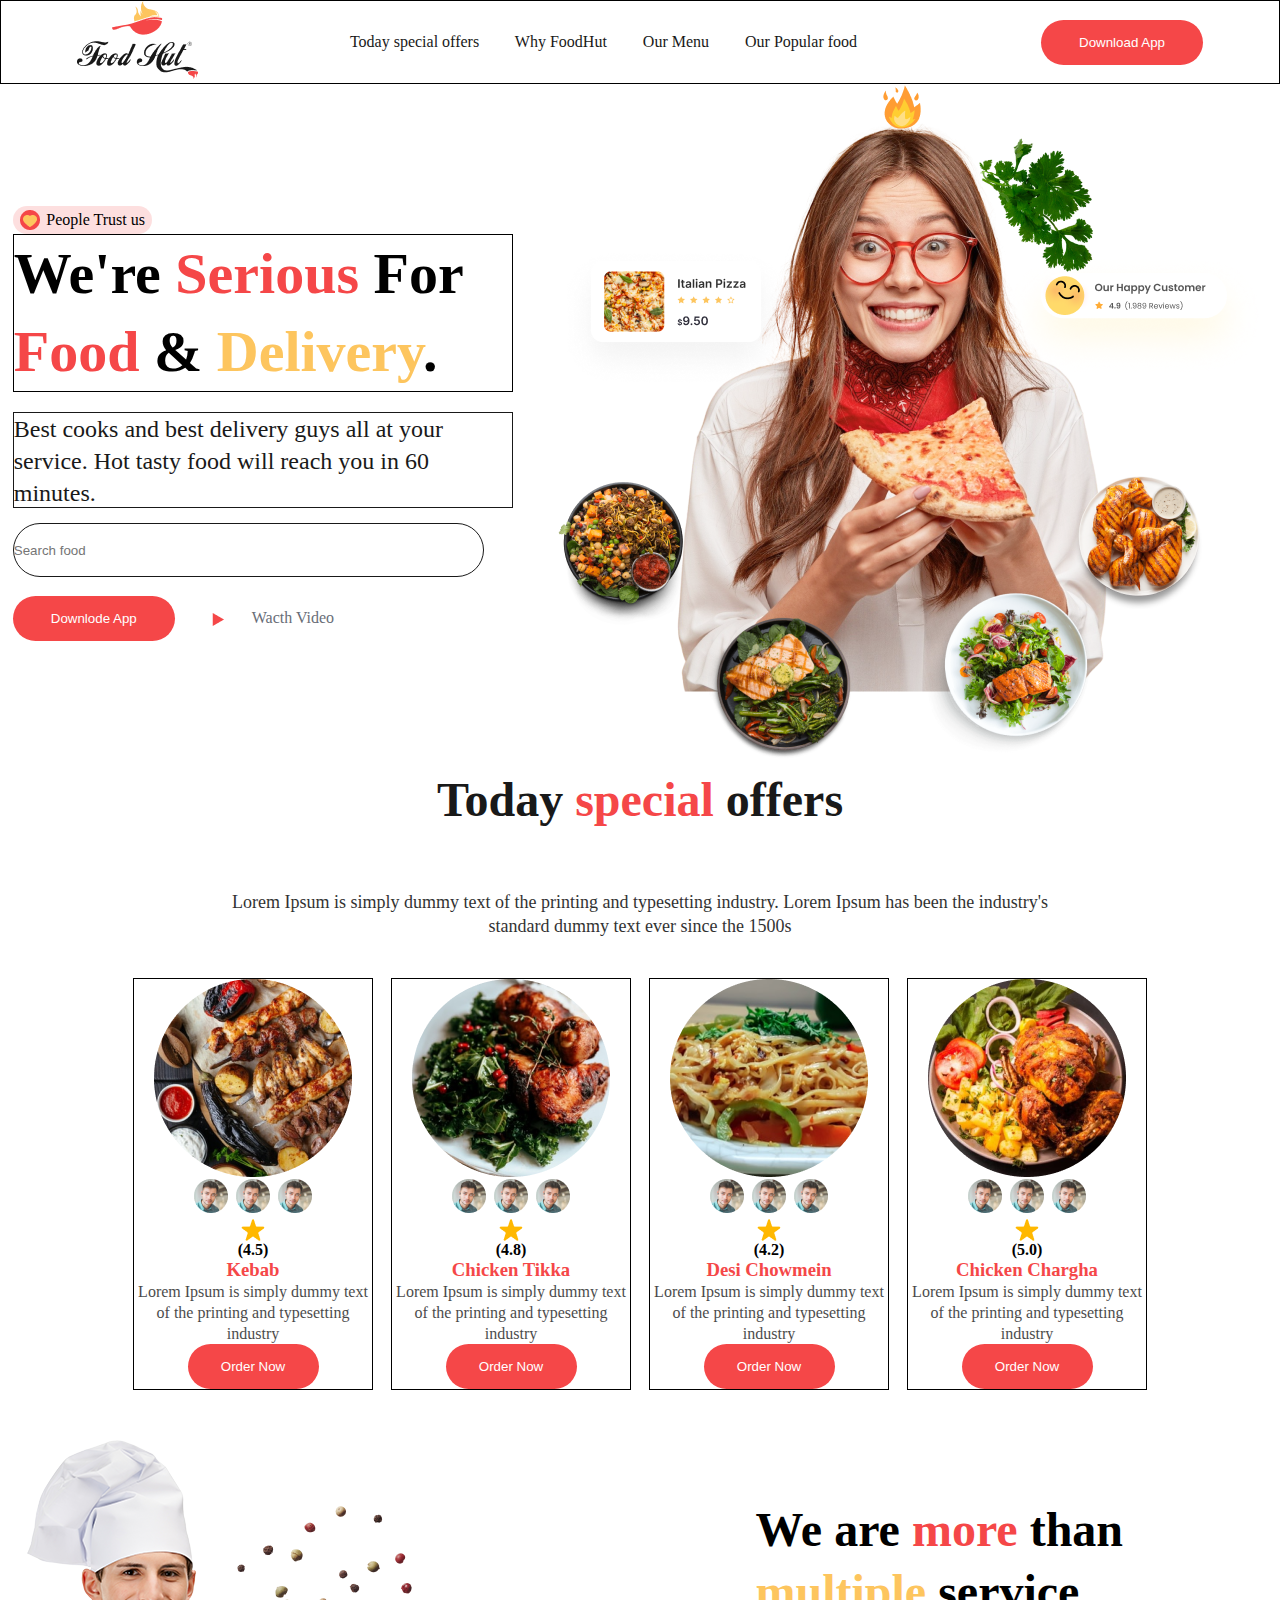
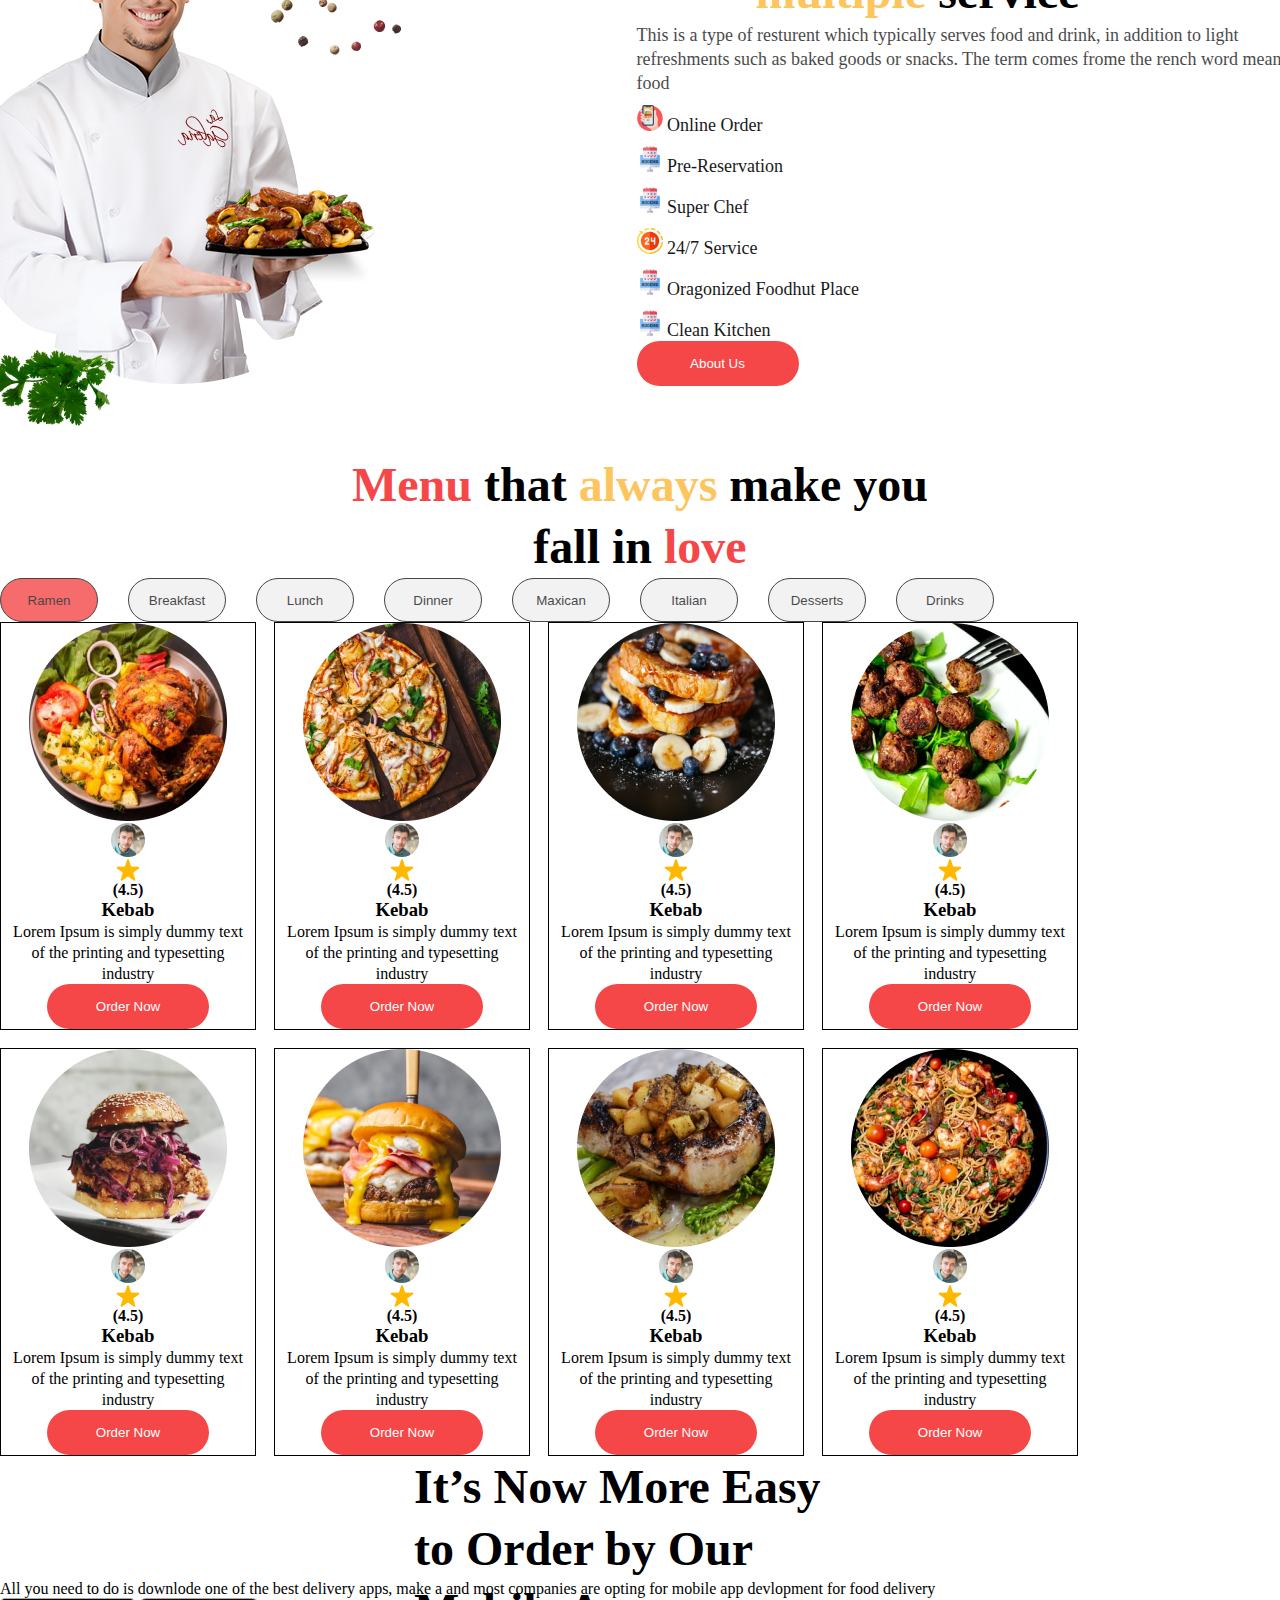
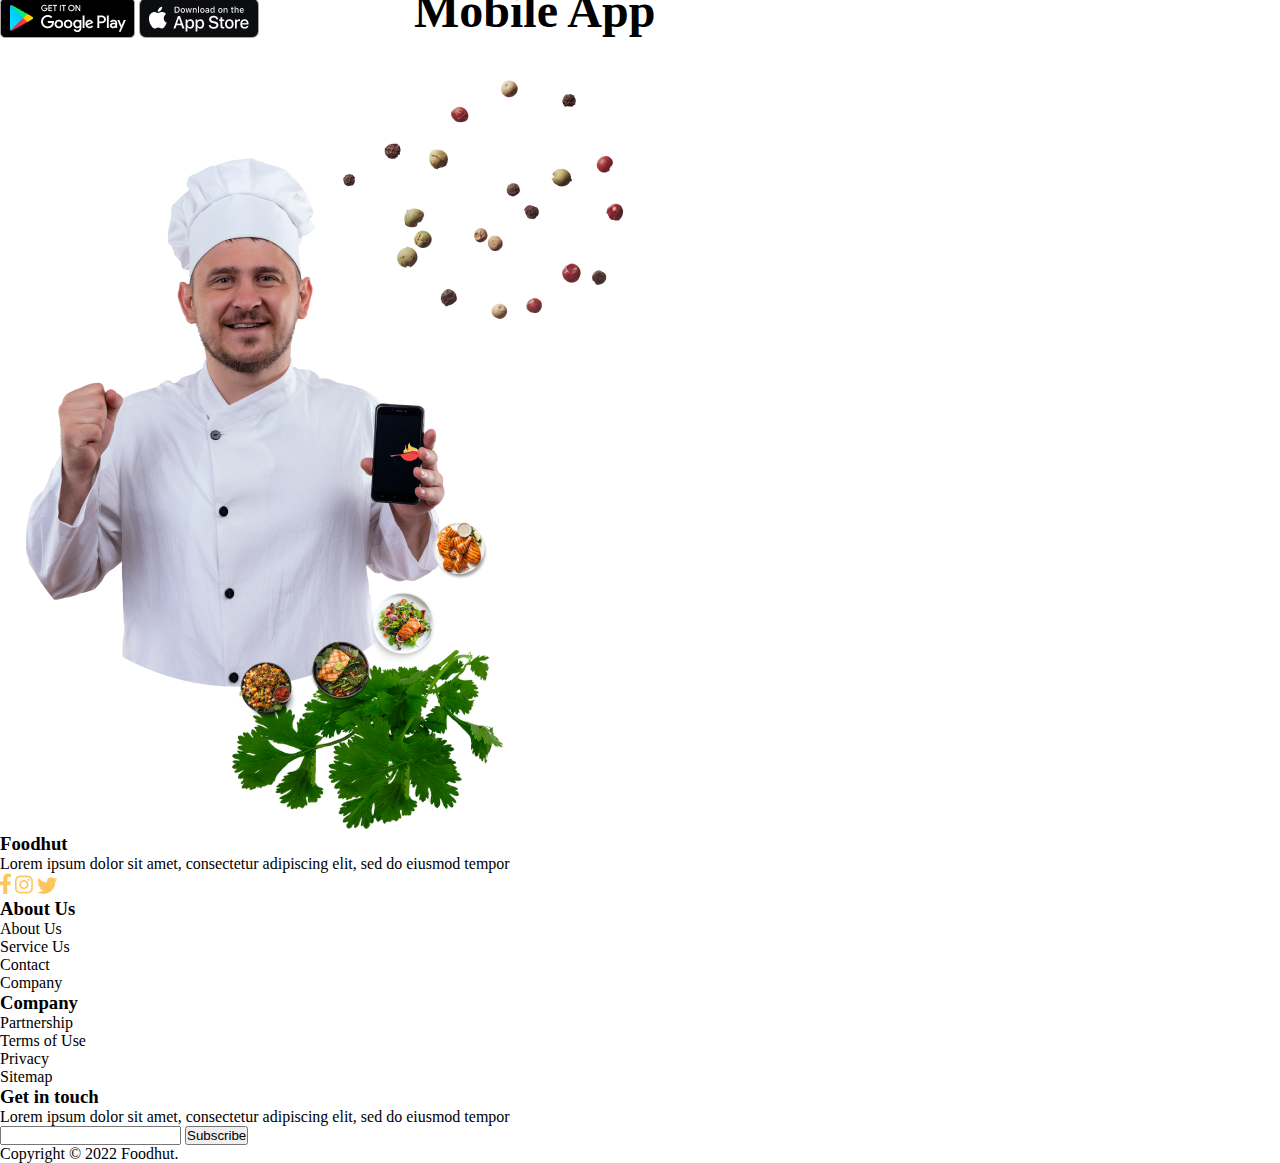
==== commit 8a5bc596: "up" ====
--- a/Website--FoodHut/frontEnd/index.html
+++ b/Website--FoodHut/frontEnd/index.html
@@ -23,218 +23,239 @@
     <main>
         <section class="pag1">
             <div class="um">
-                <img src="assets/icon/Group 8426.png" alt="">
-                People Trust us
+                <div class="confianca">
+                    <img src="assets/icon/Group 8426.png" alt="">
+                    People Trust us
+                </div>
                 <h1 id="hone">We're <span class="colorR">Serious</span> For <span class="colorR">Food</span> & <span class="colorY">Delivery</span>.</h1>
                 <p>Best cooks and best delivery guys all at your service. Hot tasty food will reach you in 60 minutes.</p>
                 <input type="search" name="" id="pesquisar" placeholder="Search food">
-                <p>
-                <input type="button" id="baixar" value="Downlode App" class="bttn">
-                <input type="button" id="video" value="Wacth Video">
-                </div>
-            <div id="imgirl">
+                <div class="buttons">
+                    <input type="button" id="baixar" value="Downlode App" class="bttn">
+                    <a href=""><img src="assets/icon/Play button.png" alt="">Wacth Video</a>
+                </div>
+                </div>
+            <div class="imgirl">
                 <img src="assets/pessoas/Group 8482.png">
             </div>
         </section>
  
         <section class="pag2">
-            <div class="">
-                <h2>Today special offers</h2>
+            <div class="uno2">
+                <h2>Today <span class="colorR"> special </span>offers</h2>
                 <p>Lorem Ipsum is simply dummy text of the printing and typesetting industry. Lorem Ipsum has been the industry's standard dummy text ever since the 1500s</p>
             </div>
-            <div>
-                <div>
+            <div class="catalogo">
+                <div class="cardapio">
                     <img src="assets/comida/unsplash_UC0HZdUitWY (4).png" alt="food1">
-                    <img src="assets/pessoas/unsplash_EPi3TRQc5Z0.png" alt="pessoa">
+                    <div class="clientes">
+                        <img src="assets/pessoas/unsplash_EPi3TRQc5Z0.png" alt="pessoa" >
+                        <img src="assets/pessoas/unsplash_EPi3TRQc5Z0.png" alt="pessoa">
+                        <img src="assets/pessoas/unsplash_EPi3TRQc5Z0.png" alt="pessoa">
+                    </div>
                     <img src="assets/icon/Star 7.png" alt="estrela">
                     <h4>(4.5)</h4>
-                        <h3>Kebab</h3>
-                        <p>Lorem ipsum dolor sit amet consectetur adipisicing elit. Aspernatur voluptate delectus quam, cum quas nisi accusamus tempora rem voluptatum esse accusantium, unde ex maxime cumque tenetur temporibus sunt consectetur fuga?</p>
+                        <h3><span class="colorR">Kebab</span></h3>
+                        <p>Lorem Ipsum is simply dummy text of the printing and typesetting industry</p>
                         <input type="button" value="Order Now" class="bttn">
                 </div>
-                <div>
+                <div class="cardapio">
                     <img src="assets/comida/unsplash_UC0HZdUitWY (1).png" alt="food2">
-                    <img src="assets/pessoas/unsplash_EPi3TRQc5Z0.png" alt="pessoa">
+                    <div class="clientes">
+                        <img src="assets/pessoas/unsplash_EPi3TRQc5Z0.png" alt="pessoa" >
+                        <img src="assets/pessoas/unsplash_EPi3TRQc5Z0.png" alt="pessoa">
+                        <img src="assets/pessoas/unsplash_EPi3TRQc5Z0.png" alt="pessoa">
+                    </div>
                     <img src="assets/icon/Star 7.png" alt="estrela">
                     <h4>(4.8)</h4>
-                    <h3>Chicken Tikka</h3>
-                    <p>Lorem, ipsum dolor sit amet consectetur adipisicing elit. Blanditiis recusandae ipsam eos! Praesentium libero vitae nemo facilis corrupti, amet eum nam numquam, exercitationem, perferendis ab tempore minus modi voluptatem vel?</p>
-                    <input type="button" value="Order Now" class="bttn">
-                </div>
-                <div>
+                    <h3><span class="colorR">Chicken Tikka</span></h3>
+                    <p>Lorem Ipsum is simply dummy text of the printing and typesetting industry</p>
+                    <input type="button" value="Order Now" class="bttn">
+                </div>
+                <div class="cardapio">
                     <img src="assets/comida/unsplash_UC0HZdUitWY (2).png" alt="food2">
-                    <img src="assets/pessoas/unsplash_EPi3TRQc5Z0.png" alt="pessoa">
+                    <div class="clientes">
+                        <img src="assets/pessoas/unsplash_EPi3TRQc5Z0.png" alt="pessoa" >
+                        <img src="assets/pessoas/unsplash_EPi3TRQc5Z0.png" alt="pessoa">
+                        <img src="assets/pessoas/unsplash_EPi3TRQc5Z0.png" alt="pessoa">
+                    </div>
                     <img src="assets/icon/Star 7.png" alt="estrela">
                     <h4>(4.2)</h4>
-                    <h3>Desi Chowmein</h3>
-                    <p>Lorem, ipsum dolor sit amet consectetur adipisicing elit. Blanditiis recusandae ipsam eos! Praesentium libero vitae nemo facilis corrupti, amet eum nam numquam, exercitationem, perferendis ab tempore minus modi voluptatem vel?</p>
-                    <input type="button" value="Order Now" class="bttn">
-                </div>
-                <div>
+                    <h3><span class="colorR">Desi Chowmein</span></h3>
+                    <p>Lorem Ipsum is simply dummy text of the printing and typesetting industry</p>
+                    <input type="button" value="Order Now" class="bttn">
+                </div>
+                <div class="cardapio">
                     <img src="assets/comida/unsplash_UC0HZdUitWY (3).png" alt="food2">
-                    <img src="assets/pessoas/unsplash_EPi3TRQc5Z0.png" alt="pessoa">
+                    <div class="clientes">
+                        <img src="assets/pessoas/unsplash_EPi3TRQc5Z0.png" alt="pessoa" >
+                        <img src="assets/pessoas/unsplash_EPi3TRQc5Z0.png" alt="pessoa">
+                        <img src="assets/pessoas/unsplash_EPi3TRQc5Z0.png" alt="pessoa">
+                    </div>
                     <img src="assets/icon/Star 7.png" alt="estrela">
                     <h4>(5.0)</h4>
-                    <h3>Chicken Chargha</h3>
-                    <p>Lorem, ipsum dolor sit amet consectetur adipisicing elit. Blanditiis recusandae ipsam eos! Praesentium libero vitae nemo facilis corrupti, amet eum nam numquam, exercitationem, perferendis ab tempore minus modi voluptatem vel?</p>
+                    <h3><span class="colorR">Chicken Chargha</span></h3>
+                    <p>Lorem Ipsum is simply dummy text of the printing and typesetting industry</p>
                     <input type="button" value="Order Now" class="bttn">
                 </div>
             </div>
         </section>
 
         <section class="pag3">
-            <div>
+            <div class="imgchef">
                 <img src="assets/pessoas/Group 8483.png" alt="chef1">
             </div>
-            <div>
-                <h2>We are more than multiple service</h2>
+            <div class="information">
+                <h2>We are <span class="colorR">more</span> than <span class="colorY">multiple</span>  service</h2>
                 <p>This is a type of resturent which typically serves food and drink, in addition to light refreshments such as baked goods or snacks. The term comes frome the rench word meaning food</p>
-                <ul>
-                    <li>
-                        <img src="assets/icon/image 15.png" alt="icon1">
-                        Online Order
-                    </li>
-                    <li>
-                        <img src="assets/icon/image 18.png" alt="icon2">
-                        Pre-Reservation
-                    </li>
-                    <li>
-                        <img src="assets/icon/image 18.png" alt="icon3">
-                        Super Chef
-                    </li>
-                    <li>
-                        <img src="assets/icon/image 17.png" alt="icon4">
-                        24/7 Service
-                    </li>
-                    <li>
-                        <img src="assets/icon/image 18.png" alt="icon5">
-                        Oragonized Foodhut Place
-                    </li>
-                    <li>
-                        <img src="assets/icon/image 18.png" alt="icon5">
-                        Clean Kitchen
+                <div class="listainfo1">
+                    <ul>
+                        <li>
+                            <img src="assets/icon/image 15.png" alt="icon1">
+                            Online Order
+                        </li>
+                        <li>
+                            <img src="assets/icon/image 18.png" alt="icon2">
+                            Pre-Reservation
+                        </li>
+                        <li>
+                            <img src="assets/icon/image 18.png" alt="icon3">
+                            Super Chef
+                        </li>
+                        <li>
+                            <img src="assets/icon/image 17.png" alt="icon4">
+                            24/7 Service
+                        </li>
+                        <li>
+                            <img src="assets/icon/image 18.png" alt="icon5">
+                            Oragonized Foodhut Place
+                        </li>
+                        <li>
+                            <img src="assets/icon/image 18.png" alt="icon5">
+                            Clean Kitchen
+                        </li>
+                    </ul>
+                </div>
+                <input type="button" value="About Us" class="bttn">
+            </div>
+        </section>
+
+        <section class="pag4">
+            <h2><span class="colorR">Menu</span> that <span class="colorY">always </span> make you fall in <span class="colorR">love</span></h2>
+            <div>
+                <ul class="bttns-menu">
+                    <li>
+                        <input type="button" value="Ramen" class="bttn-clicked">
+                    </li>
+                    <li>
+                        <input type="button" value="Breakfast">
+                    </li>
+                    <li>
+                        <input type="button" value="Lunch">
+                    </li>
+                    <li>
+                        <input type="button" value="Dinner">
+                    </li>
+                    <li>
+                        <input type="button" value="Maxican">
+                    </li>
+                    <li>
+                        <input type="button" value="Italian">
+                    </li>
+                    <li>
+                        <input type="button" value="Desserts">
+                    </li>
+                    <li>
+                        <input type="button" value="Drinks">
                     </li>
                 </ul>
-                <input type="button" value="About Us" class="bttn">
-            </div>
-        </section>
-
-        <section class="pag4">
-            <h2>Menu that always make you fall in love</h2>
-            <div>
-                <ul>
-                    <li>
-                        <input type="button" value="Ramen">
-                    </li>
-                    <li>
-                        <input type="button" value="Breakfast">
-                    </li>
-                    <li>
-                        <input type="button" value="Lunch">
-                    </li>
-                    <li>
-                        <input type="button" value="Dinner">
-                    </li>
-                    <li>
-                        <input type="button" value="Maxican">
-                    </li>
-                    <li>
-                        <input type="button" value="Italian">
-                    </li>
-                    <li>
-                        <input type="button" value="Desserts">
-                    </li>
-                    <li>
-                        <input type="button" value="Drinks">
-                    </li>
-                </ul>
-            </div>
-            <div>
-                <div>
+            </div>
+            <div class="catalogo2">
+                <div class="cardapio">
                     <img src="assets/comida/unsplash_UC0HZdUitWY (3).png" alt="">
                     <img src="assets/pessoas/unsplash_EPi3TRQc5Z0.png" alt="">
                     <img src="assets/icon/Star 7.png" alt="">
                     <h4>(4.5)</h4>
                     <h3>Kebab</h3>
                     <p>
-                        Lorem ipsum dolor sit amet consectetur adipisicing elit. Rerum at eligendi voluptas, hic molestias nam deserunt, architecto excepturi corporis, beatae est enim doloribus omnis ea? Fugiat ipsa nobis nulla pariatur?
-                    </p>
-                    <input type="button" value="Order Now" class="bttn">
-                </div>
-                <div>
+                        Lorem Ipsum is simply dummy text of the printing and typesetting industry
+                    </p>
+                    <input type="button" value="Order Now" class="bttn">
+                </div>
+                <div class="cardapio">
                     <img src="assets/comida/unsplash_UC0HZdUitWY (5).png" alt="">
                     <img src="assets/pessoas/unsplash_EPi3TRQc5Z0.png" alt="">
                     <img src="assets/icon/Star 7.png" alt="">
                     <h4>(4.5)</h4>
                     <h3>Kebab</h3>
                     <p>
-                        Lorem ipsum dolor sit amet consectetur adipisicing elit. Rerum at eligendi voluptas, hic molestias nam deserunt, architecto excepturi corporis, beatae est enim doloribus omnis ea? Fugiat ipsa nobis nulla pariatur?
-                    </p>
-                    <input type="button" value="Order Now" class="bttn">
-                </div>
-                <div>
+                        Lorem Ipsum is simply dummy text of the printing and typesetting industry
+                    </p>
+                    <input type="button" value="Order Now" class="bttn">
+                </div>
+                <div class="cardapio">
                     <img src="assets/comida/unsplash_UC0HZdUitWY.png" alt="">
                     <img src="assets/pessoas/unsplash_EPi3TRQc5Z0.png" alt="">
                     <img src="assets/icon/Star 7.png" alt="">
                     <h4>(4.5)</h4>
                     <h3>Kebab</h3>
                     <p>
-                        Lorem ipsum dolor sit amet consectetur adipisicing elit. Rerum at eligendi voluptas, hic molestias nam deserunt, architecto excepturi corporis, beatae est enim doloribus omnis ea? Fugiat ipsa nobis nulla pariatur?
-                    </p>
-                    <input type="button" value="Order Now" class="bttn">
-                </div>
-                <div>
+                        Lorem Ipsum is simply dummy text of the printing and typesetting industry
+                    </p>
+                    <input type="button" value="Order Now" class="bttn">
+                </div>
+                <div class="cardapio">
                     <img src="assets/comida/unsplash_UC0HZdUitWY (7).png" alt="">
                     <img src="assets/pessoas/unsplash_EPi3TRQc5Z0.png" alt="">
                     <img src="assets/icon/Star 7.png" alt="">
                     <h4>(4.5)</h4>
                     <h3>Kebab</h3>
                     <p>
-                    Lorem ipsum dolor sit amet consectetur adipisicing elit. Rerum at eligendi voluptas, hic molestias nam deserunt, architecto excepturi corporis, beatae est enim doloribus omnis ea? Fugiat ipsa nobis nulla pariatur?
-                    </p>
-                    <input type="button" value="Order Now" class="bttn">
-                </div>
-                <div>
+                        Lorem Ipsum is simply dummy text of the printing and typesetting industry
+                    </p>
+                    <input type="button" value="Order Now" class="bttn">
+                </div>
+                <div class="cardapio">
                     <img src="assets/comida/unsplash_UC0HZdUitWY (8).png" alt="">
                     <img src="assets/pessoas/unsplash_EPi3TRQc5Z0.png" alt="">
                     <img src="assets/icon/Star 7.png" alt="">
                     <h4>(4.5)</h4>
                     <h3>Kebab</h3>
                     <p>
-                        Lorem ipsum dolor sit amet consectetur adipisicing elit. Rerum at eligendi voluptas, hic molestias nam deserunt, architecto excepturi corporis, beatae est enim doloribus omnis ea? Fugiat ipsa nobis nulla pariatur?
-                    </p>
-                    <input type="button" value="Order Now" class="bttn">
-                </div>
-                <div>
+                        Lorem Ipsum is simply dummy text of the printing and typesetting industry
+                    </p>
+                    <input type="button" value="Order Now" class="bttn">
+                </div>
+                <div class="cardapio">
                     <img src="assets/comida/unsplash_UC0HZdUitWY (9).png" alt="">
                     <img src="assets/pessoas/unsplash_EPi3TRQc5Z0.png" alt="">
                     <img src="assets/icon/Star 7.png" alt="">
                     <h4>(4.5)</h4>
                     <h3>Kebab</h3>
                     <p>
-                        Lorem ipsum dolor sit amet consectetur adipisicing elit. Rerum at eligendi voluptas, hic molestias nam deserunt, architecto excepturi corporis, beatae est enim doloribus omnis ea? Fugiat ipsa nobis nulla pariatur?
-                    </p>
-                    <input type="button" value="Order Now" class="bttn">
-                </div>
-                <div>
+                        Lorem Ipsum is simply dummy text of the printing and typesetting industry
+                    </p>
+                    <input type="button" value="Order Now" class="bttn">
+                </div>
+                <div class="cardapio">
                     <img src="assets/comida/unsplash_UC0HZdUitWY (10).png" alt="">
                     <img src="assets/pessoas/unsplash_EPi3TRQc5Z0.png" alt="">
                     <img src="assets/icon/Star 7.png" alt="">
                     <h4>(4.5)</h4>
                     <h3>Kebab</h3>
                     <p>
-                        Lorem ipsum dolor sit amet consectetur adipisicing elit. Rerum at eligendi voluptas, hic molestias nam deserunt, architecto excepturi corporis, beatae est enim doloribus omnis ea? Fugiat ipsa nobis nulla pariatur?
-                    </p>
-                    <input type="button" value="Order Now" class="bttn">
-                </div>
-                <div>
+                        Lorem Ipsum is simply dummy text of the printing and typesetting industry
+                    </p>
+                    <input type="button" value="Order Now" class="bttn">
+                </div>
+                <div class="cardapio">
                     <img src="assets/comida/unsplash_UC0HZdUitWY (11).png" alt="">
                     <img src="assets/pessoas/unsplash_EPi3TRQc5Z0.png" alt="">
                     <img src="assets/icon/Star 7.png" alt="">
                     <h4>(4.5)</h4>
                     <h3>Kebab</h3>
                     <p>
-                        Lorem ipsum dolor sit amet consectetur adipisicing elit. Rerum at eligendi voluptas, hic molestias nam deserunt, architecto excepturi corporis, beatae est enim doloribus omnis ea? Fugiat ipsa nobis nulla pariatur?
+                        Lorem Ipsum is simply dummy text of the printing and typesetting industry
                     </p>
                     <input type="button" value="Order Now" class="bttn">
                 </div>
--- a/Website--FoodHut/frontEnd/assets/css/principal.css
+++ b/Website--FoodHut/frontEnd/assets/css/principal.css
@@ -34,10 +34,37 @@
     color: white;
 }
 
+h2{
+    margin: auto;
+    font-weight: 700;
+    font-size: 48px;
+    line-height: 62px;
+
+    width: 452px;
+    height: 124px;
+    left: 639px;
+    top: 2039px;
+}
+
+
 .pag1{
     display: flex;
     align-items: center;
     justify-content: space-around;
+}
+
+.pag1 .um .confianca{
+    left: 76px;
+    top: 212px;
+
+    display: flex;
+    align-items: center;
+    justify-content: space-evenly;
+    width: 139px;
+    height: 28px;
+    background-color: #f547472c;
+    border-radius: 100px;
+
 }
 
 .pag1 .um h1{
@@ -49,7 +76,7 @@
 
 }
 
-.pag1 .um .uno{
+.pag1 .um p{
     margin-top: 20px;
     color: #191919;
     font-size:24px;
@@ -73,7 +100,7 @@
     border: 0.5px solid #191919;
 }
 
-.um #duno{
+.um .buttons{
     margin-top: 15px; 
     display: flex;
     align-items: center;
@@ -89,7 +116,7 @@
     color: #686D77;
 }
 
-#duno-img{
+#buttons-img{
     box-shadow: 0px 15px 30px hsla(10, 69%, 60%, 0.32);
     border-radius: 100%;
     width: 52px;
@@ -118,28 +145,105 @@
     width:856px;
 }
 
+
 .catalogo{
     margin: 40px;
     display: flex;
     justify-content: center;
-}
+    gap: 18px;
+}
+
+.catalogo p{
+    font-weight: 400;
+    font-size: 16px;
+    line-height: 21px;
+    color: #191919;
+    opacity: 0.8;
+    width: 243px;
+}
+
+.catalogo input{
+    width: 131px;
+}
+
 
 .cardapio{
     display: flex;
     align-items: center;
     flex-direction: column;
     border: solid 1px;
-}
-
-.catalogo p{
+    width: 20%;
+    
+}
+
+.cardapio p{
+    width: 243px;
+    height: 63px;
+
     font-weight: 400;
     font-size: 16px;
     line-height: 21px;
+    text-align: center;
+}
+
+.pag3{
+    display: flex;
+    align-items: center;
+    justify-content: center;
+    gap: 200px;
+}
+
+.pag3 p{
+    font-weight: 400;
+    font-size: 18px;
+    line-height: 24px;
+
+    width: 690px;
+    height: 72px;
+
     color: #191919;
     opacity: 0.8;
-    width: 243px;
-}
-
-.catalogo input{
-    width: 131px;
-}
+}
+
+.pag3 li{
+    margin-top: 10px;
+    list-style-type: none;
+    font-size: 18px;
+    color: #191919;
+}
+
+.pag4 h2{
+    width: 653px;
+    text-align: center;
+}
+
+.pag4 .bttns-menu{
+    display: flex;
+    flex-direction: row;
+    align-items: flex-start;
+    padding: 0px;
+    gap: 30px;
+    list-style-type: none;
+}
+.pag4 .bttns-menu input{
+    color: #191919;
+    opacity: 0.8;
+    width: 98px;
+    height: 44px;
+    border-radius: 100px;
+    border: solid 1px ;
+
+}
+
+.pag4 .bttn-clicked{
+    background-color: #F54748;
+    border: none;
+} 
+
+.catalogo2{ 
+    display: flex;
+    flex-flow: row wrap;
+    gap: 18px;
+    
+}
+
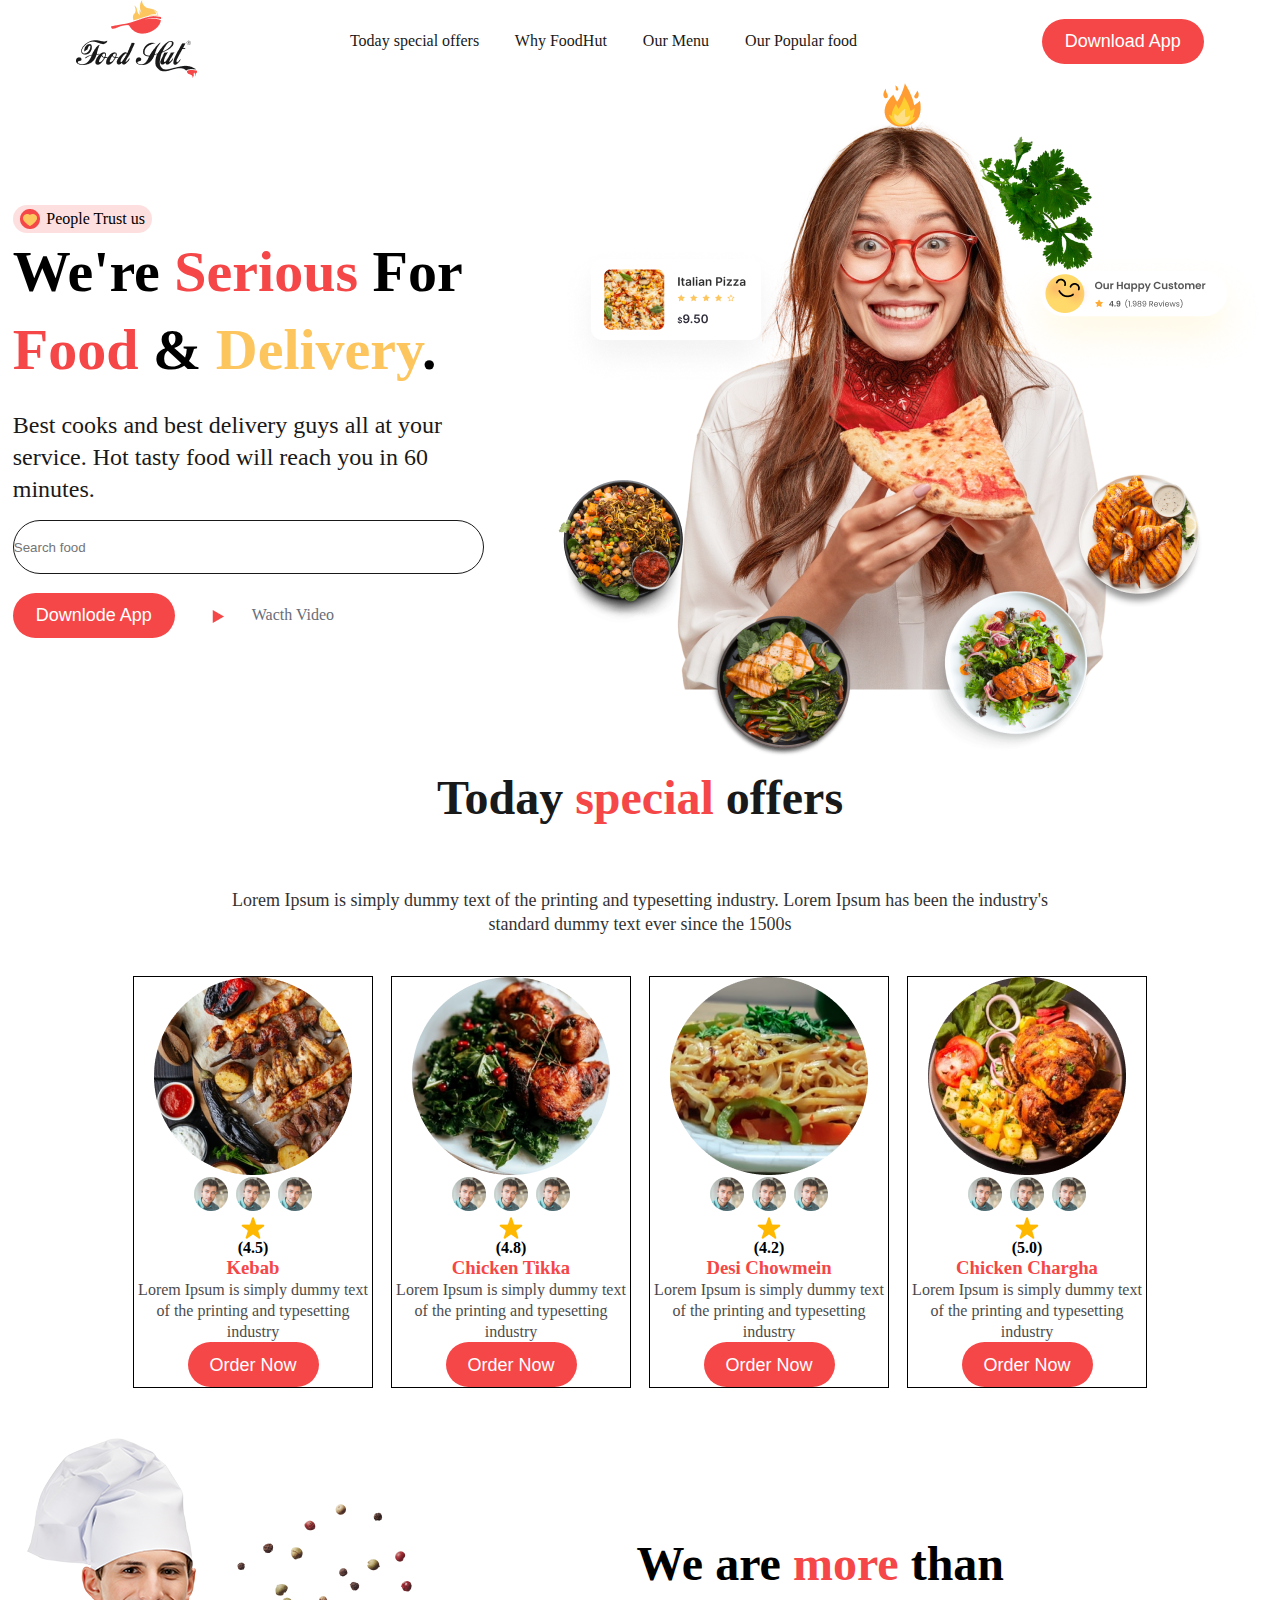
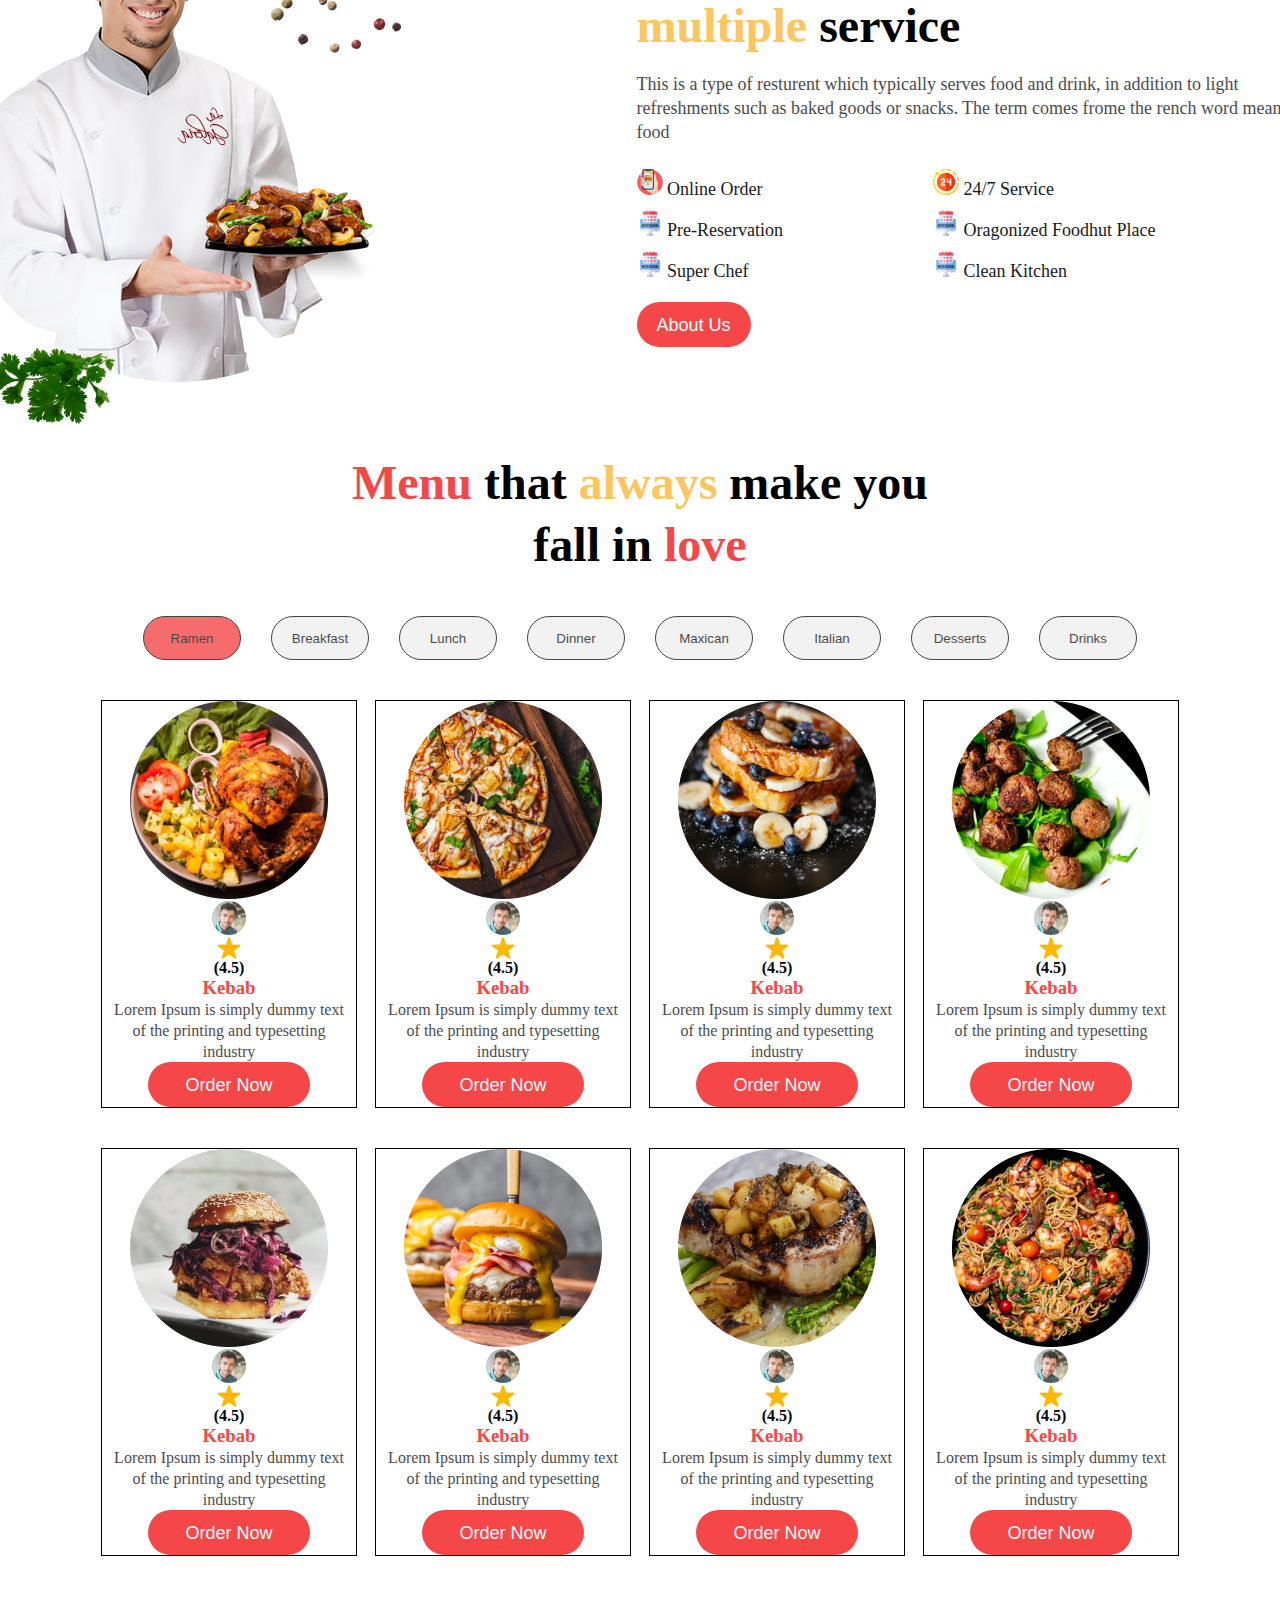
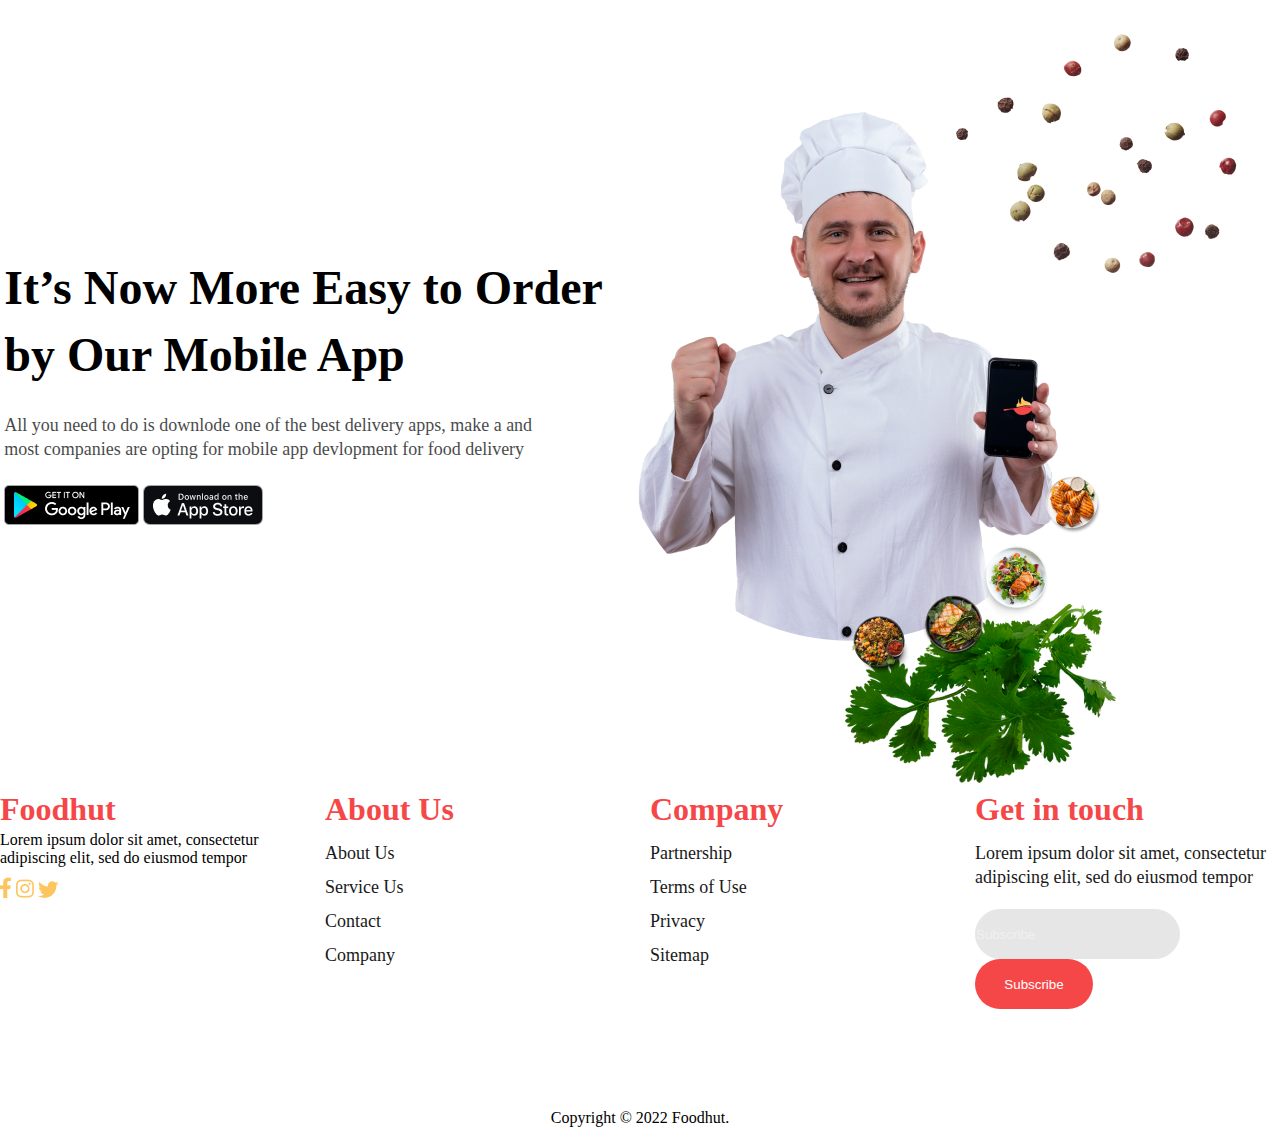
==== commit 231bf31f: "up" ====
--- a/Website--FoodHut/frontEnd/index.html
+++ b/Website--FoodHut/frontEnd/index.html
@@ -108,8 +108,8 @@
             <div class="information">
                 <h2>We are <span class="colorR">more</span> than <span class="colorY">multiple</span>  service</h2>
                 <p>This is a type of resturent which typically serves food and drink, in addition to light refreshments such as baked goods or snacks. The term comes frome the rench word meaning food</p>
-                <div class="listainfo1">
-                    <ul>
+                <div class="listas">
+                    <ul class="listainfo1">
                         <li>
                             <img src="assets/icon/image 15.png" alt="icon1">
                             Online Order
@@ -122,6 +122,8 @@
                             <img src="assets/icon/image 18.png" alt="icon3">
                             Super Chef
                         </li>
+                    </ul>
+                    <ul class="listainfo2">
                         <li>
                             <img src="assets/icon/image 17.png" alt="icon4">
                             24/7 Service
@@ -176,7 +178,7 @@
                     <img src="assets/pessoas/unsplash_EPi3TRQc5Z0.png" alt="">
                     <img src="assets/icon/Star 7.png" alt="">
                     <h4>(4.5)</h4>
-                    <h3>Kebab</h3>
+                    <h3><span class="colorR">Kebab</span></h3>
                     <p>
                         Lorem Ipsum is simply dummy text of the printing and typesetting industry
                     </p>
@@ -187,7 +189,7 @@
                     <img src="assets/pessoas/unsplash_EPi3TRQc5Z0.png" alt="">
                     <img src="assets/icon/Star 7.png" alt="">
                     <h4>(4.5)</h4>
-                    <h3>Kebab</h3>
+                    <h3><span class="colorR">Kebab</span></h3>
                     <p>
                         Lorem Ipsum is simply dummy text of the printing and typesetting industry
                     </p>
@@ -198,7 +200,7 @@
                     <img src="assets/pessoas/unsplash_EPi3TRQc5Z0.png" alt="">
                     <img src="assets/icon/Star 7.png" alt="">
                     <h4>(4.5)</h4>
-                    <h3>Kebab</h3>
+                    <h3><span class="colorR">Kebab</span></h3>
                     <p>
                         Lorem Ipsum is simply dummy text of the printing and typesetting industry
                     </p>
@@ -209,18 +211,20 @@
                     <img src="assets/pessoas/unsplash_EPi3TRQc5Z0.png" alt="">
                     <img src="assets/icon/Star 7.png" alt="">
                     <h4>(4.5)</h4>
-                    <h3>Kebab</h3>
-                    <p>
-                        Lorem Ipsum is simply dummy text of the printing and typesetting industry
-                    </p>
-                    <input type="button" value="Order Now" class="bttn">
-                </div>
+                    <h3><span class="colorR">Kebab</span></h3>
+                    <p>
+                        Lorem Ipsum is simply dummy text of the printing and typesetting industry
+                    </p>
+                    <input type="button" value="Order Now" class="bttn">
+                </div>
+            </div>
+            <div class="catalogo2">
                 <div class="cardapio">
                     <img src="assets/comida/unsplash_UC0HZdUitWY (8).png" alt="">
                     <img src="assets/pessoas/unsplash_EPi3TRQc5Z0.png" alt="">
                     <img src="assets/icon/Star 7.png" alt="">
                     <h4>(4.5)</h4>
-                    <h3>Kebab</h3>
+                    <h3><span class="colorR">Kebab</span></h3>
                     <p>
                         Lorem Ipsum is simply dummy text of the printing and typesetting industry
                     </p>
@@ -231,7 +235,7 @@
                     <img src="assets/pessoas/unsplash_EPi3TRQc5Z0.png" alt="">
                     <img src="assets/icon/Star 7.png" alt="">
                     <h4>(4.5)</h4>
-                    <h3>Kebab</h3>
+                    <h3><span class="colorR">Kebab</span></h3>
                     <p>
                         Lorem Ipsum is simply dummy text of the printing and typesetting industry
                     </p>
@@ -242,7 +246,7 @@
                     <img src="assets/pessoas/unsplash_EPi3TRQc5Z0.png" alt="">
                     <img src="assets/icon/Star 7.png" alt="">
                     <h4>(4.5)</h4>
-                    <h3>Kebab</h3>
+                    <h3><span class="colorR">Kebab</span></h3>
                     <p>
                         Lorem Ipsum is simply dummy text of the printing and typesetting industry
                     </p>
@@ -253,7 +257,7 @@
                     <img src="assets/pessoas/unsplash_EPi3TRQc5Z0.png" alt="">
                     <img src="assets/icon/Star 7.png" alt="">
                     <h4>(4.5)</h4>
-                    <h3>Kebab</h3>
+                    <h3><span class="colorR">Kebab</span></h3>
                     <p>
                         Lorem Ipsum is simply dummy text of the printing and typesetting industry
                     </p>
@@ -276,35 +280,39 @@
         </section>
 
         <footer>
-            <div>
-                <h3>Foodhut</h3>
-               Lorem ipsum dolor sit amet, consectetur adipiscing elit, sed do eiusmod tempor
-               <p>
-               <img src="assets/icon/facebook-f-brands (1).png" alt="redessociais">
-               <img src="assets/icon/instagram.png" alt="redessociais">
-               <img src="assets/icon/twitter-brands (1).png" alt="redessociais">
-            </div>
-            <div>
-                <h3>About Us</h3>
-                <p>About Us</p>
-                <p>Service Us</p>
-                <p>Contact</p>
-                <p>Company</p>
-            </div>
-            <div>
-                <h3>Company</h3>
-                <p>Partnership</p>
-                <p>Terms of Use</p>
-                <p>Privacy</p>
-                <p>Sitemap</p>
-            </div>
-            <div>
-                <h3>Get in touch</h3>
-                <p>Lorem ipsum dolor sit amet, consectetur adipiscing elit, sed do eiusmod tempor</p>
-                <input type="email" name="" id="">
-                <input type="button" value="Subscribe" placeholder="Subscribe">
-            </div>
-            Copyright © 2022 Foodhut.
+            <div class="lastone">
+                <div>
+                    <h3><span class="colorR">Foodhut</span></h3>
+                Lorem ipsum dolor sit amet, consectetur adipiscing elit, sed do eiusmod tempor
+                <p>
+                <img src="assets/icon/facebook-f-brands (1).png" alt="redessociais">
+                <img src="assets/icon/instagram.png" alt="redessociais">
+                <img src="assets/icon/twitter-brands (1).png" alt="redessociais">
+                </div>
+                <div >
+                    <h3><span class="colorR">About Us</span></h3>
+                    <p>About Us</p>
+                    <p>Service Us</p>
+                    <p>Contact</p>
+                    <p>Company</p>
+                </div>
+                <div>
+                    <h3><span class="colorR">Company</span></h3>
+                    <p>Partnership</p>
+                    <p>Terms of Use</p>
+                    <p>Privacy</p>
+                    <p>Sitemap</p>
+                </div>
+                <div>
+                    <h3><span class="colorR">Get in touch</span></h3>
+                    <p>Lorem ipsum dolor sit amet, consectetur adipiscing elit, sed do eiusmod tempor</p>
+                    <input type="email" name="" class="email" placeholder="Subscribe">
+                    <input type="button" value="Subscribe" class="subscribe" >
+                </div>  
+            </div>   
+              <center>
+                  Copyright © 2022 Foodhut.
+              </center>
         </footer>
     </main>
 </body>
--- a/Website--FoodHut/frontEnd/assets/css/principal.css
+++ b/Website--FoodHut/frontEnd/assets/css/principal.css
@@ -7,7 +7,6 @@
 header{
     display: flex;
     align-items: center;
-    border: 1px solid black;
     justify-content: space-around;
 }
 
@@ -32,6 +31,8 @@
     border-radius: 50px;
     border: none;
     color: white;
+    font-size: 18px;
+    line-height: 24px;
 }
 
 h2{
@@ -71,7 +72,6 @@
     font-size: 58px;
     font-weight: 900;
     line-height: 78px;
-    border: 1px solid;
     width: 500px;
 
 }
@@ -82,7 +82,6 @@
     font-size:24px;
     font-weight: 400;   
     line-height: 32px;
-    border: 1px solid;
     width: 500px;
     height: 96px;
     left: 70px;
@@ -117,6 +116,7 @@
 }
 
 #buttons-img{
+
     box-shadow: 0px 15px 30px hsla(10, 69%, 60%, 0.32);
     border-radius: 100%;
     width: 52px;
@@ -173,7 +173,6 @@
     flex-direction: column;
     border: solid 1px;
     width: 20%;
-    
 }
 
 .cardapio p{
@@ -193,7 +192,12 @@
     gap: 200px;
 }
 
+.information h2{
+    margin-left: 0;
+}
+
 .pag3 p{
+    margin-top: 15px;
     font-weight: 400;
     font-size: 18px;
     line-height: 24px;
@@ -203,6 +207,13 @@
 
     color: #191919;
     opacity: 0.8;
+}
+
+.pag3 .listas{
+    padding-top: 15px;
+    display: flex;
+    gap: 150px;
+    padding-bottom: 20px;  
 }
 
 .pag3 li{
@@ -210,11 +221,34 @@
     list-style-type: none;
     font-size: 18px;
     color: #191919;
+    align-items: center;
+}
+
+.pag3 input{
+    width: 114px;
+    height: 45px;
+    font-size: 18px;
+    line-height: 24px
 }
 
 .pag4 h2{
     width: 653px;
     text-align: center;
+    margin-bottom: 40px;
+}
+
+.pag4 .bttns-menu{
+    margin: auto;
+    display: flex;
+    flex-direction: row;
+    justify-content: center;
+    padding: 0px;
+    gap: 30px;
+
+}
+.pag4 .bttns-menu input{
+    color: #191919;
+
 }
 
 .pag4 .bttns-menu{
@@ -232,6 +266,7 @@
     height: 44px;
     border-radius: 100px;
     border: solid 1px ;
+    margin-bottom: 40px;
 
 }
 
@@ -241,9 +276,101 @@
 } 
 
 .catalogo2{ 
-    display: flex;
-    flex-flow: row wrap;
-    gap: 18px;
+    margin: auto;
+    display: flex;
+    flex-direction:row;
+    justify-content: center;
+    gap: 18px; 
+    padding-bottom: 40px;    
+}
+
+.catalogo2 p{
+    font-weight: 400;
+    font-size: 16px;
+    line-height: 21px;
+    color: #191919;
+    opacity: 0.8;
+    width: 243px;
+}
+
+.pag5{
+    display: flex;
+    align-items: center;
+    justify-content: space-around;
+}
+
+.pag5 h2{
+    width: 600px;
+    font-weight: 700;
+    font-size: 48px;
+    line-height: 67px;
+}
+
+.pag5 p{
+    margin-top: 35px;
+    width: 550px;
+    height: 72px;   
+    color: #191919;
+    opacity: 0.8;
+
+    font-weight: 400;
+    font-size: 18px;
+    line-height: 24px;
+    padding-bottom: 35px;
+}
+
+
+.lastone{
+    display: flex;
+    flex-direction: row;
+    justify-content: space-around;
+    left: 0%;
+    right: 0%;
+    top: 92.23%;
+    bottom: 0%;
+    padding-bottom: 100px;
+}
+
+.lastone h3{
+    font-weight: 600;
+    font-size: 32px;
+    line-height: 44px;
+}
+.lastone p{
+    margin-top:10px;
+    font-weight: 400;
+    font-size: 18px;
+    line-height: 24px;
+    width:325px;
+    color: #191919;
+}
+
+.lastone .aboutus{
+    margin-top: 10px;
+    font-weight: 400;
+    font-size: 18px;
+    line-height: 24px;
+    margin-bottom: 10px;
+}
+
+.lastone .email{
+    margin-top: 20px;
+    width: 205px;
+    border-radius: 38px;
+    height: 50px;
+    border: solid 1px;
+    background-color: #191919;
+    opacity: 0.1;
+    color: #191919;
     
 }
 
+.lastone .subscribe{
+
+    width: 118px;
+    height: 50px;
+    border-radius: 38px;
+    background-color: #F54748;
+    color: white;
+    border: none;
+}
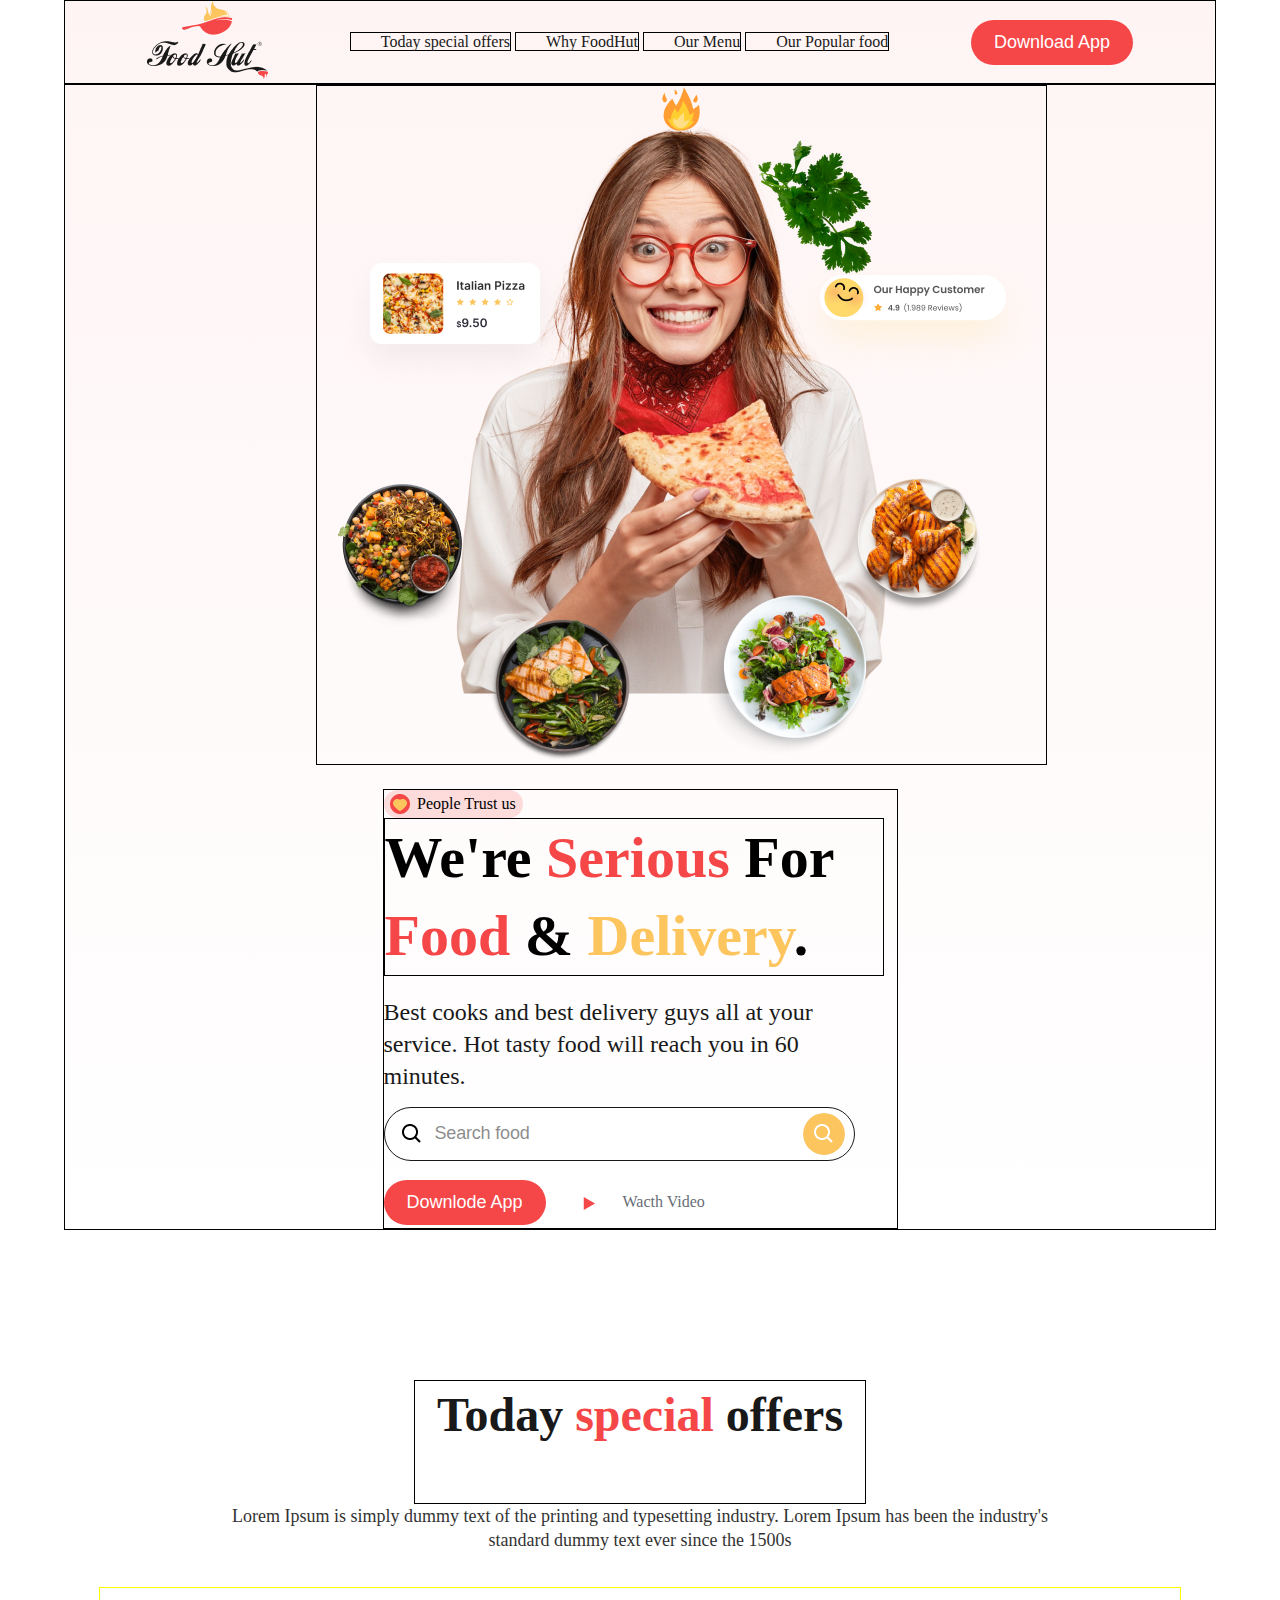
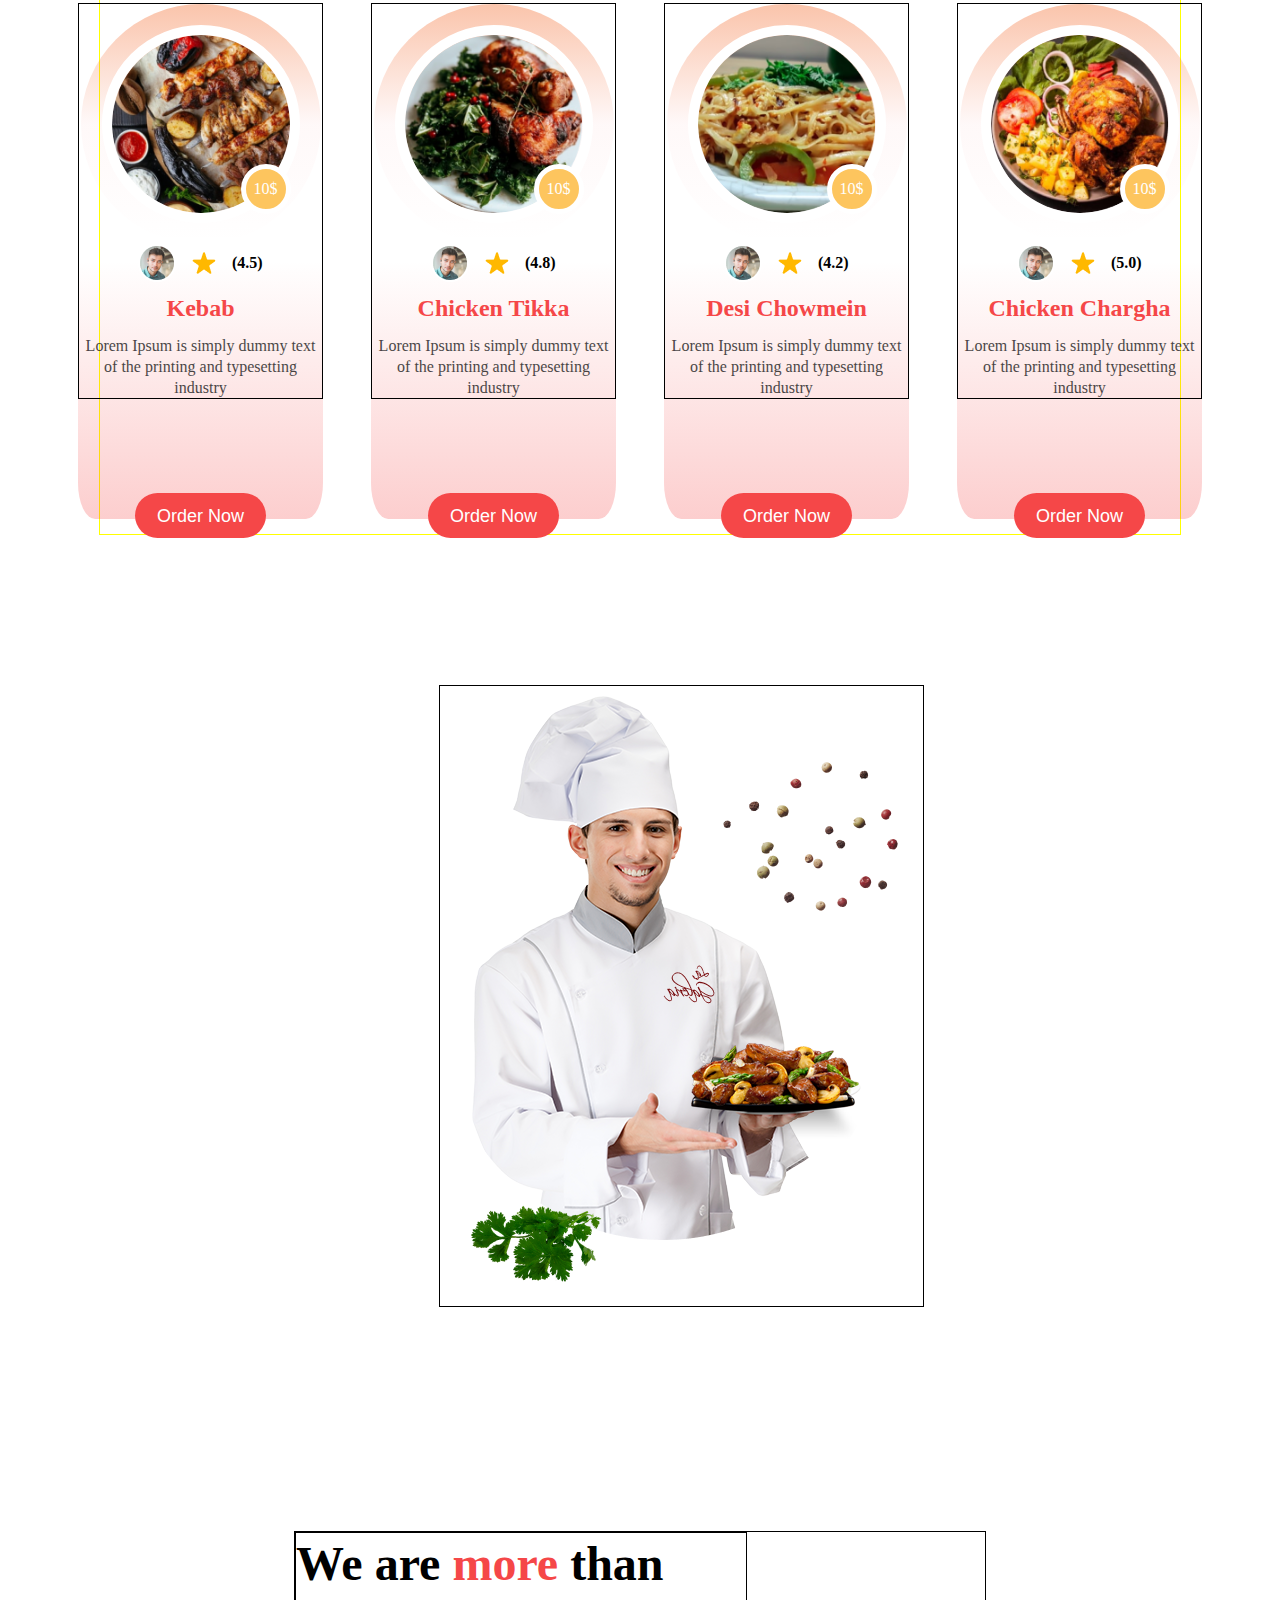
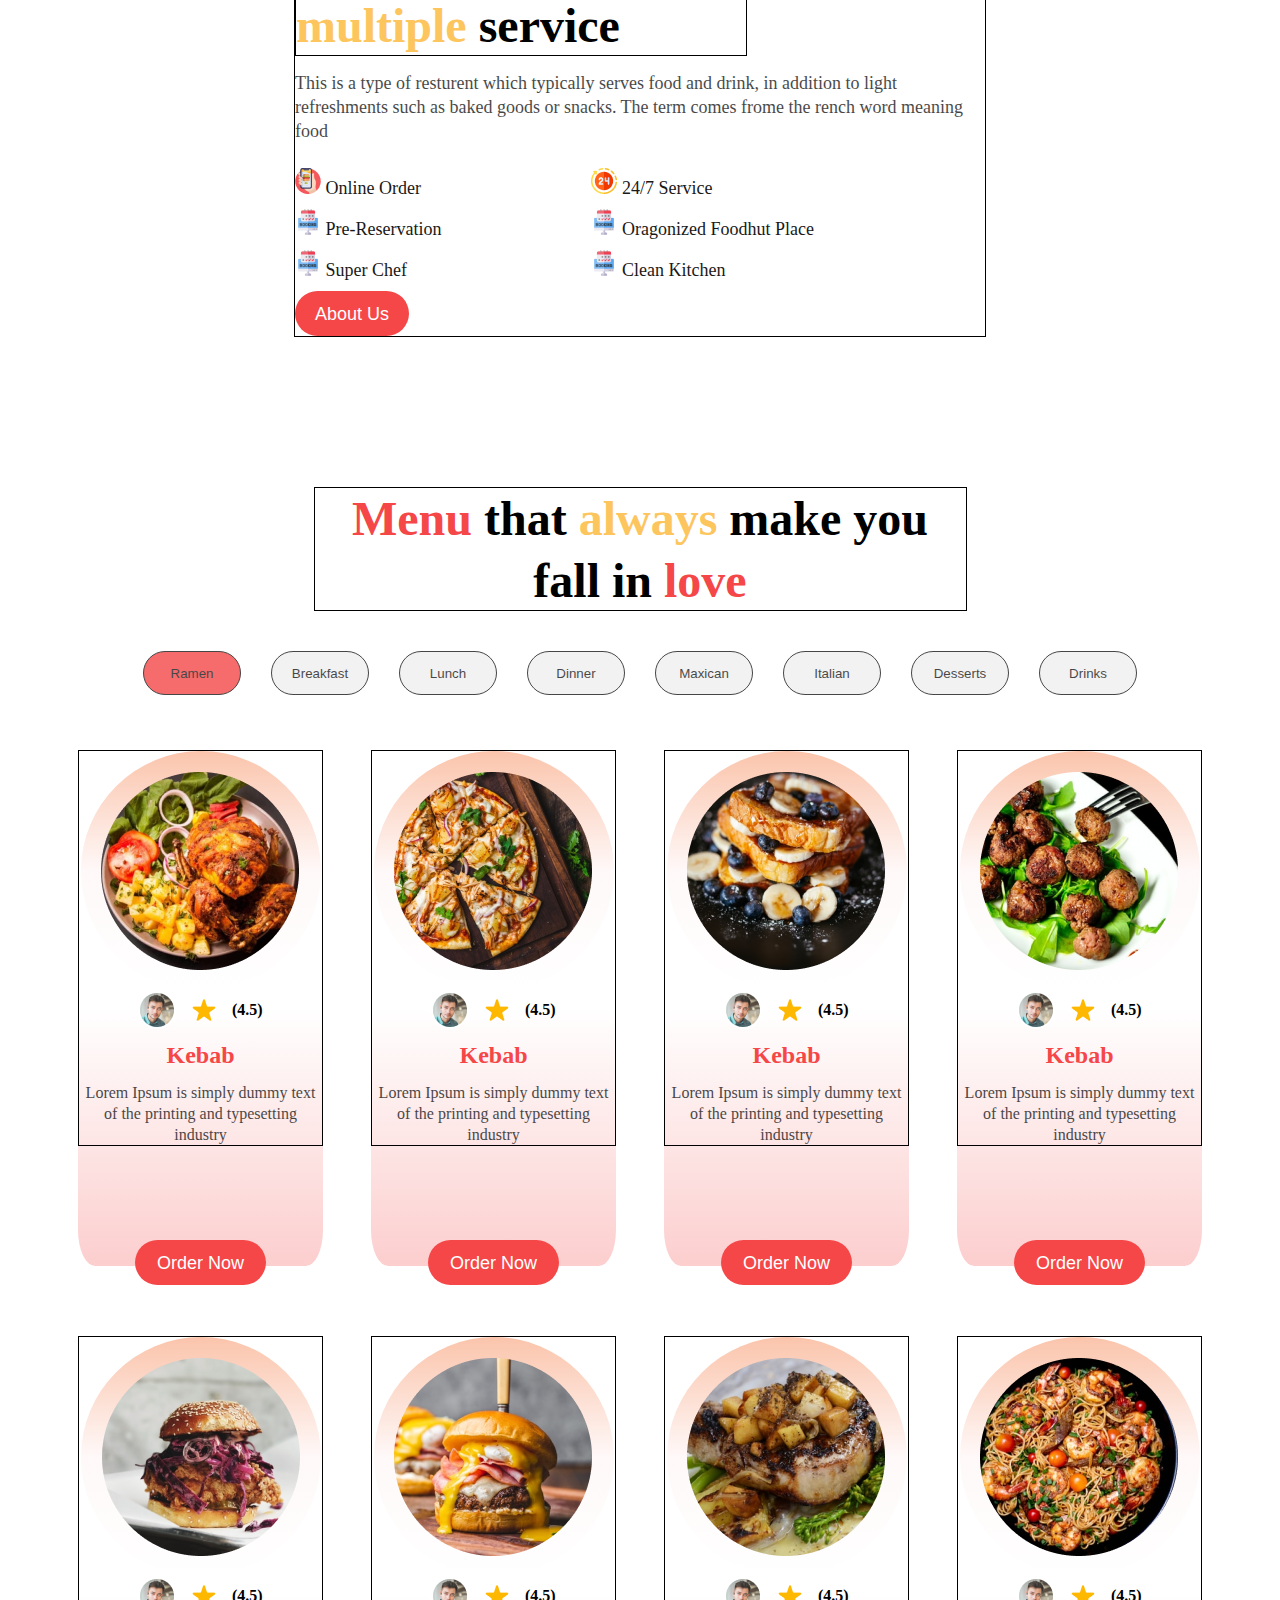
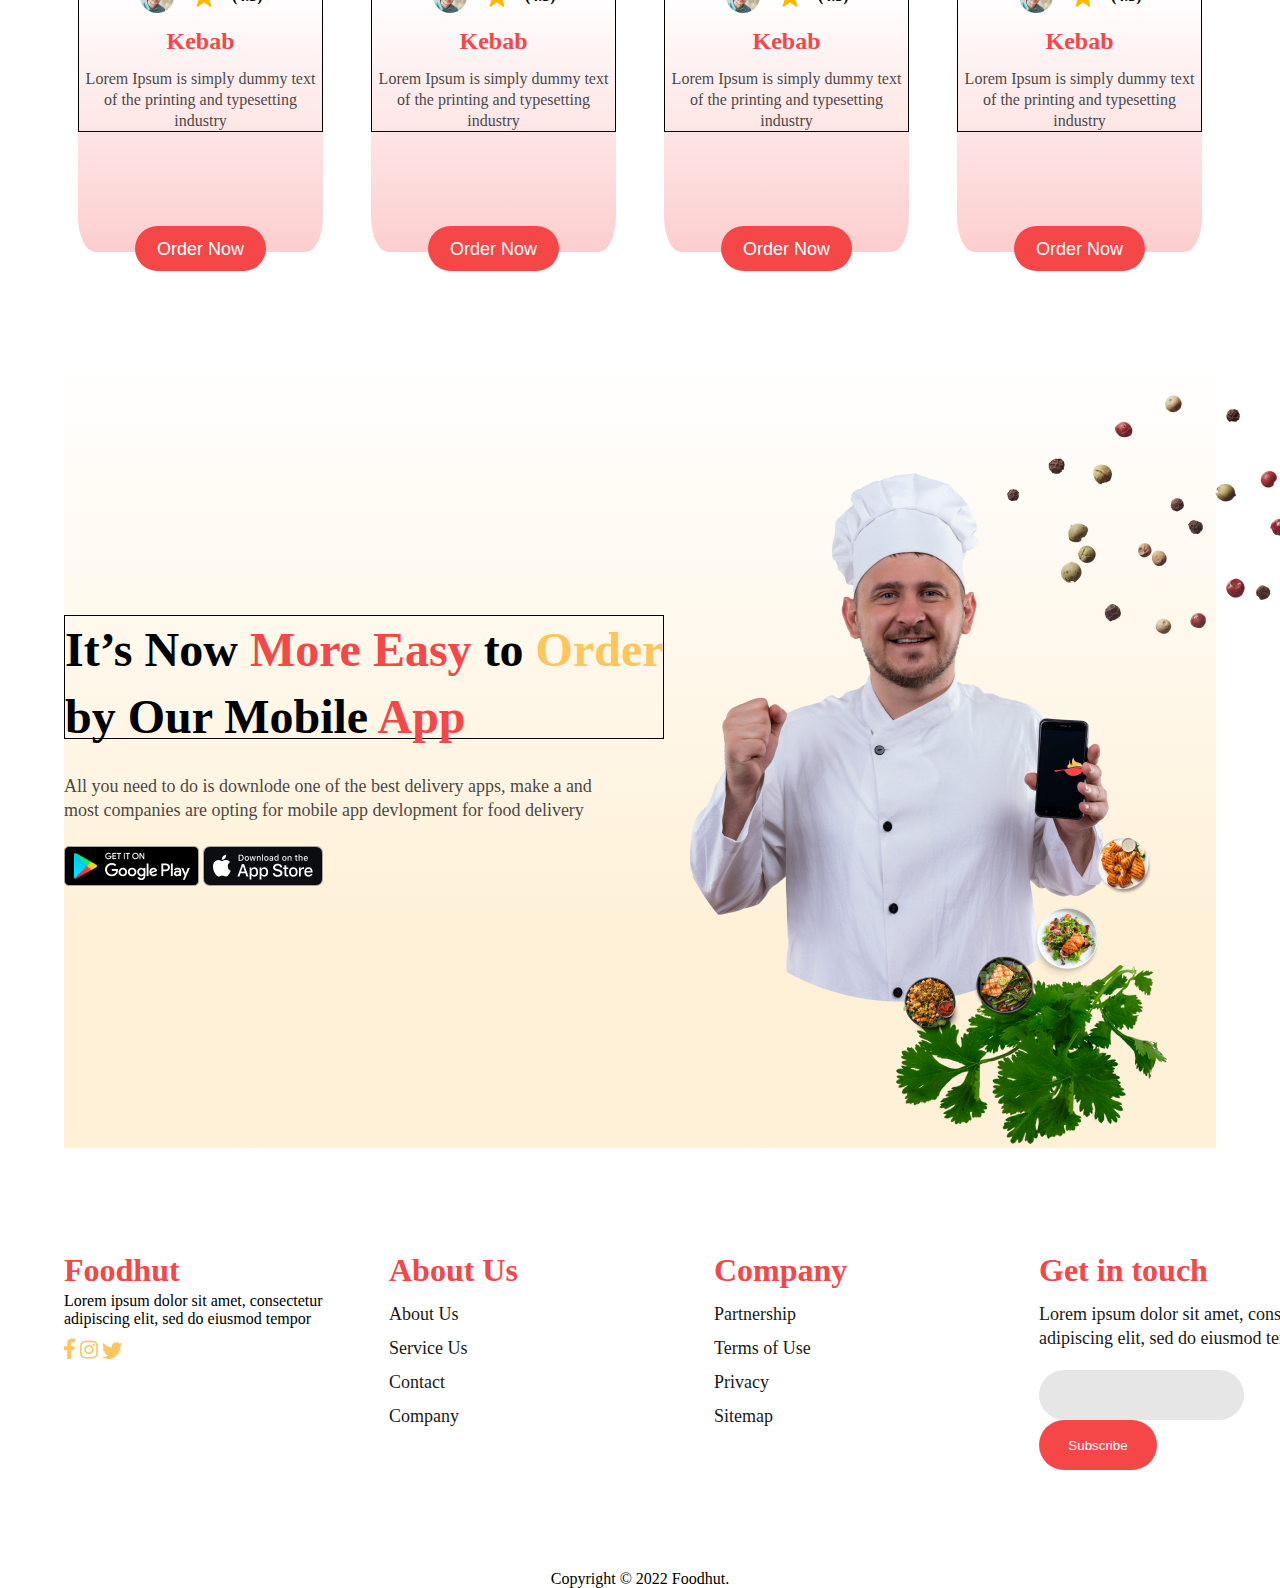
==== commit 991b580a: "Update index.html" ====
--- a/Website--FoodHut/frontEnd/index.html
+++ b/Website--FoodHut/frontEnd/index.html
@@ -8,105 +8,134 @@
     <title>Document</title>
 </head>
 <body>
-    <header>
-        <div>
-            <img src="assets/logo/Logo.png" alt="logo" id="logo"> 
+    <div class="color">
+        <header>
+            <div>
+                <img src="assets/logo/Logo.png" alt="logo" id="logo"> 
+            </div>
+            <nav>
+                <a href="">Today special offers</a>
+                <a href="">Why FoodHut</a>
+                <a href="">Our Menu</a>
+                <a href="">Our Popular food</a>
+            </nav>
+            <img src="assets/icon/Group 8471.png" alt="" class="nav-hidden">
+            <input type="button" value="Download App" class="bttn-1">
+            
+        </header>
+        <main>
+            <section class="banner-one">
+                <div class="content-one">
+                    <div class="trust">
+                        <img src="assets/icon/Group 8426.png" alt="">
+                        People Trust us
+                    </div>
+                    <h1>We're <span class="color-Red">Serious</span> For <span class="color-Red">Food</span> & <span class="color-Yellow">Delivery</span>.</h1>
+                    <p>Best cooks and best delivery guys all at your service. Hot tasty food will reach you in 60 minutes.</p>
+                    <div class="pesq-alinhar">
+                        <input type="search" name="" id="pesquisar" placeholder="Search food">
+                        <input type="button" value="" id="pesq">
+                    </div>
+                        
+                    <div class="buttons">
+                        <input type="button" id="baixar" value="Downlode App" class="bttn">
+                        <a href=""><img src="assets/icon/Play button.png" alt="">Wacth Video</a>
+                    </div>
+                </div>
+                <div class="img-girl">
+                        <img src="assets/pessoas/Group 8482.png">
+                </div>
+            </section>
         </div>
-        <nav>
-            <a href="">Today special offers</a>
-            <a href="">Why FoodHut</a>
-            <a href="">Our Menu</a>
-            <a href="">Our Popular food</a>
-        </nav>
-        <input type="button" value="Download App" class="bttn">
-    </header>
-    <main>
-        <section class="pag1">
-            <div class="um">
-                <div class="confianca">
-                    <img src="assets/icon/Group 8426.png" alt="">
-                    People Trust us
-                </div>
-                <h1 id="hone">We're <span class="colorR">Serious</span> For <span class="colorR">Food</span> & <span class="colorY">Delivery</span>.</h1>
-                <p>Best cooks and best delivery guys all at your service. Hot tasty food will reach you in 60 minutes.</p>
-                <input type="search" name="" id="pesquisar" placeholder="Search food">
-                <div class="buttons">
-                    <input type="button" id="baixar" value="Downlode App" class="bttn">
-                    <a href=""><img src="assets/icon/Play button.png" alt="">Wacth Video</a>
-                </div>
-                </div>
-            <div class="imgirl">
-                <img src="assets/pessoas/Group 8482.png">
+ 
+        <section class="banner-two">
+            <div class="content-two">
+                <h2>Today <span class="color-Red"> special </span>offers</h2>
+                <p>Lorem Ipsum is simply dummy text of the printing and typesetting industry. Lorem Ipsum has been the industry's standard dummy text ever since the 1500s</p>
+            </div>
+            <div class="catalog">
+                <div class="card">
+                    <div class="cardapio">
+                        <div class="border">
+                            <img src="assets/comida/unsplash_UC0HZdUitWY (4).png" class="food">
+                        </div>
+                        <div class="preco">
+                            10$
+                        </div>
+                        <div class="clientes">
+                            <img src="assets/pessoas/unsplash_EPi3TRQc5Z0.png" alt="pessoa" >
+                            <img src="assets/icon/Star 7.png" alt="estrela">
+                            <h4>(4.5)</h4>
+                        </div>
+                        <h3><span class="color-Red">Kebab</span></h3>
+                        <p>Lorem Ipsum is simply dummy text of the printing and typesetting industry</p>
+                        <input type="button" value="Order Now" class="bttn-cardapio">
+                    </div>
+                </div>
+
+                <div class="card">
+                    <div class="cardapio">
+                        <div class="border">
+                            <img src="assets/comida/unsplash_UC0HZdUitWY (1).png" class="food">
+                        </div>
+                        <div class="preco">
+                            10$
+                        </div>
+                        <div class="clientes">
+                            <img src="assets/pessoas/unsplash_EPi3TRQc5Z0.png" alt="pessoa" >
+                            <img src="assets/icon/Star 7.png" alt="estrela">
+                            <h4>(4.8)</h4>
+                        </div>
+                        <h3><span class="color-Red">Chicken Tikka</span></h3>
+                        <p>Lorem Ipsum is simply dummy text of the printing and typesetting industry</p>
+                        <input type="button" value="Order Now" class="bttn-cardapio">
+                    </div>
+                </div>
+                <div class="card">
+                    <div class="cardapio">
+                        <div class="border">
+                            <img src="assets/comida/unsplash_UC0HZdUitWY (2).png" class="food">
+                        </div>
+                        <div class="preco">
+                            10$
+                        </div>
+                        <div class="clientes">
+                            <img src="assets/pessoas/unsplash_EPi3TRQc5Z0.png" alt="pessoa" >
+                            <img src="assets/icon/Star 7.png" alt="estrela">
+                            <h4>(4.2)</h4>
+                        </div>
+                        <h3><span class="color-Red">Desi Chowmein</span></h3>
+                        <p>Lorem Ipsum is simply dummy text of the printing and typesetting industry</p>
+                        <input type="button" value="Order Now" class="bttn-cardapio">
+                    </div>
+                </div>
+                <div class="card">
+                    <div class="cardapio">
+                        <div class="border">
+                            <img src="assets/comida/unsplash_UC0HZdUitWY (3).png" class="food">
+                        </div>
+                            <div class="preco">
+                            10$
+                        </div>
+                        <div class="clientes">
+                            <img src="assets/pessoas/unsplash_EPi3TRQc5Z0.png" alt="pessoa" >
+                            <img src="assets/icon/Star 7.png" alt="estrela">
+                            <h4>(5.0)</h4>
+                        </div>
+                        <h3><span class="color-Red">Chicken Chargha</span></h3>
+                        <p>Lorem Ipsum is simply dummy text of the printing and typesetting industry</p>
+                        <input type="button" value="Order Now" class="bttn-cardapio">
+                    </div>
+                </div>
             </div>
         </section>
- 
-        <section class="pag2">
-            <div class="uno2">
-                <h2>Today <span class="colorR"> special </span>offers</h2>
-                <p>Lorem Ipsum is simply dummy text of the printing and typesetting industry. Lorem Ipsum has been the industry's standard dummy text ever since the 1500s</p>
-            </div>
-            <div class="catalogo">
-                <div class="cardapio">
-                    <img src="assets/comida/unsplash_UC0HZdUitWY (4).png" alt="food1">
-                    <div class="clientes">
-                        <img src="assets/pessoas/unsplash_EPi3TRQc5Z0.png" alt="pessoa" >
-                        <img src="assets/pessoas/unsplash_EPi3TRQc5Z0.png" alt="pessoa">
-                        <img src="assets/pessoas/unsplash_EPi3TRQc5Z0.png" alt="pessoa">
-                    </div>
-                    <img src="assets/icon/Star 7.png" alt="estrela">
-                    <h4>(4.5)</h4>
-                        <h3><span class="colorR">Kebab</span></h3>
-                        <p>Lorem Ipsum is simply dummy text of the printing and typesetting industry</p>
-                        <input type="button" value="Order Now" class="bttn">
-                </div>
-                <div class="cardapio">
-                    <img src="assets/comida/unsplash_UC0HZdUitWY (1).png" alt="food2">
-                    <div class="clientes">
-                        <img src="assets/pessoas/unsplash_EPi3TRQc5Z0.png" alt="pessoa" >
-                        <img src="assets/pessoas/unsplash_EPi3TRQc5Z0.png" alt="pessoa">
-                        <img src="assets/pessoas/unsplash_EPi3TRQc5Z0.png" alt="pessoa">
-                    </div>
-                    <img src="assets/icon/Star 7.png" alt="estrela">
-                    <h4>(4.8)</h4>
-                    <h3><span class="colorR">Chicken Tikka</span></h3>
-                    <p>Lorem Ipsum is simply dummy text of the printing and typesetting industry</p>
-                    <input type="button" value="Order Now" class="bttn">
-                </div>
-                <div class="cardapio">
-                    <img src="assets/comida/unsplash_UC0HZdUitWY (2).png" alt="food2">
-                    <div class="clientes">
-                        <img src="assets/pessoas/unsplash_EPi3TRQc5Z0.png" alt="pessoa" >
-                        <img src="assets/pessoas/unsplash_EPi3TRQc5Z0.png" alt="pessoa">
-                        <img src="assets/pessoas/unsplash_EPi3TRQc5Z0.png" alt="pessoa">
-                    </div>
-                    <img src="assets/icon/Star 7.png" alt="estrela">
-                    <h4>(4.2)</h4>
-                    <h3><span class="colorR">Desi Chowmein</span></h3>
-                    <p>Lorem Ipsum is simply dummy text of the printing and typesetting industry</p>
-                    <input type="button" value="Order Now" class="bttn">
-                </div>
-                <div class="cardapio">
-                    <img src="assets/comida/unsplash_UC0HZdUitWY (3).png" alt="food2">
-                    <div class="clientes">
-                        <img src="assets/pessoas/unsplash_EPi3TRQc5Z0.png" alt="pessoa" >
-                        <img src="assets/pessoas/unsplash_EPi3TRQc5Z0.png" alt="pessoa">
-                        <img src="assets/pessoas/unsplash_EPi3TRQc5Z0.png" alt="pessoa">
-                    </div>
-                    <img src="assets/icon/Star 7.png" alt="estrela">
-                    <h4>(5.0)</h4>
-                    <h3><span class="colorR">Chicken Chargha</span></h3>
-                    <p>Lorem Ipsum is simply dummy text of the printing and typesetting industry</p>
-                    <input type="button" value="Order Now" class="bttn">
-                </div>
-            </div>
-        </section>
-
-        <section class="pag3">
+
+        <section class="banner-three">
             <div class="imgchef">
                 <img src="assets/pessoas/Group 8483.png" alt="chef1">
             </div>
             <div class="information">
-                <h2>We are <span class="colorR">more</span> than <span class="colorY">multiple</span>  service</h2>
+                <h2>We are <span class="color-Red">more</span> than <span class="color-Yellow">multiple</span>  service</h2>
                 <p>This is a type of resturent which typically serves food and drink, in addition to light refreshments such as baked goods or snacks. The term comes frome the rench word meaning food</p>
                 <div class="listas">
                     <ul class="listainfo1">
@@ -142,8 +171,8 @@
             </div>
         </section>
 
-        <section class="pag4">
-            <h2><span class="colorR">Menu</span> that <span class="colorY">always </span> make you fall in <span class="colorR">love</span></h2>
+        <section class="banner-four">
+            <h2><span class="color-Red">Menu</span> that <span class="color-Yellow">always </span> make you fall in <span class="color-Red">love</span></h2>
             <div>
                 <ul class="bttns-menu">
                     <li>
@@ -172,103 +201,126 @@
                     </li>
                 </ul>
             </div>
-            <div class="catalogo2">
-                <div class="cardapio">
-                    <img src="assets/comida/unsplash_UC0HZdUitWY (3).png" alt="">
-                    <img src="assets/pessoas/unsplash_EPi3TRQc5Z0.png" alt="">
-                    <img src="assets/icon/Star 7.png" alt="">
-                    <h4>(4.5)</h4>
-                    <h3><span class="colorR">Kebab</span></h3>
-                    <p>
-                        Lorem Ipsum is simply dummy text of the printing and typesetting industry
-                    </p>
-                    <input type="button" value="Order Now" class="bttn">
-                </div>
-                <div class="cardapio">
-                    <img src="assets/comida/unsplash_UC0HZdUitWY (5).png" alt="">
-                    <img src="assets/pessoas/unsplash_EPi3TRQc5Z0.png" alt="">
-                    <img src="assets/icon/Star 7.png" alt="">
-                    <h4>(4.5)</h4>
-                    <h3><span class="colorR">Kebab</span></h3>
-                    <p>
-                        Lorem Ipsum is simply dummy text of the printing and typesetting industry
-                    </p>
-                    <input type="button" value="Order Now" class="bttn">
-                </div>
-                <div class="cardapio">
-                    <img src="assets/comida/unsplash_UC0HZdUitWY.png" alt="">
-                    <img src="assets/pessoas/unsplash_EPi3TRQc5Z0.png" alt="">
-                    <img src="assets/icon/Star 7.png" alt="">
-                    <h4>(4.5)</h4>
-                    <h3><span class="colorR">Kebab</span></h3>
-                    <p>
-                        Lorem Ipsum is simply dummy text of the printing and typesetting industry
-                    </p>
-                    <input type="button" value="Order Now" class="bttn">
-                </div>
-                <div class="cardapio">
-                    <img src="assets/comida/unsplash_UC0HZdUitWY (7).png" alt="">
-                    <img src="assets/pessoas/unsplash_EPi3TRQc5Z0.png" alt="">
-                    <img src="assets/icon/Star 7.png" alt="">
-                    <h4>(4.5)</h4>
-                    <h3><span class="colorR">Kebab</span></h3>
-                    <p>
-                        Lorem Ipsum is simply dummy text of the printing and typesetting industry
-                    </p>
-                    <input type="button" value="Order Now" class="bttn">
-                </div>
-            </div>
-            <div class="catalogo2">
-                <div class="cardapio">
-                    <img src="assets/comida/unsplash_UC0HZdUitWY (8).png" alt="">
-                    <img src="assets/pessoas/unsplash_EPi3TRQc5Z0.png" alt="">
-                    <img src="assets/icon/Star 7.png" alt="">
-                    <h4>(4.5)</h4>
-                    <h3><span class="colorR">Kebab</span></h3>
-                    <p>
-                        Lorem Ipsum is simply dummy text of the printing and typesetting industry
-                    </p>
-                    <input type="button" value="Order Now" class="bttn">
-                </div>
-                <div class="cardapio">
-                    <img src="assets/comida/unsplash_UC0HZdUitWY (9).png" alt="">
-                    <img src="assets/pessoas/unsplash_EPi3TRQc5Z0.png" alt="">
-                    <img src="assets/icon/Star 7.png" alt="">
-                    <h4>(4.5)</h4>
-                    <h3><span class="colorR">Kebab</span></h3>
-                    <p>
-                        Lorem Ipsum is simply dummy text of the printing and typesetting industry
-                    </p>
-                    <input type="button" value="Order Now" class="bttn">
-                </div>
-                <div class="cardapio">
-                    <img src="assets/comida/unsplash_UC0HZdUitWY (10).png" alt="">
-                    <img src="assets/pessoas/unsplash_EPi3TRQc5Z0.png" alt="">
-                    <img src="assets/icon/Star 7.png" alt="">
-                    <h4>(4.5)</h4>
-                    <h3><span class="colorR">Kebab</span></h3>
-                    <p>
-                        Lorem Ipsum is simply dummy text of the printing and typesetting industry
-                    </p>
-                    <input type="button" value="Order Now" class="bttn">
-                </div>
-                <div class="cardapio">
-                    <img src="assets/comida/unsplash_UC0HZdUitWY (11).png" alt="">
-                    <img src="assets/pessoas/unsplash_EPi3TRQc5Z0.png" alt="">
-                    <img src="assets/icon/Star 7.png" alt="">
-                    <h4>(4.5)</h4>
-                    <h3><span class="colorR">Kebab</span></h3>
-                    <p>
-                        Lorem Ipsum is simply dummy text of the printing and typesetting industry
-                    </p>
-                    <input type="button" value="Order Now" class="bttn">
-                </div>
+            <div class="catalog2">
+                <div class="card">
+                    <div class="cardapio">
+                        <div class="border"><img src="assets/comida/unsplash_UC0HZdUitWY (3).png" alt=""></div>
+                        <div class="clientes">
+                            <img src="assets/pessoas/unsplash_EPi3TRQc5Z0.png" alt="">
+                            <img src="assets/icon/Star 7.png" alt="">
+                            <h4>(4.5)</h4>
+                        </div>
+                        <h3><span class="color-Red">Kebab</span></h3>
+                        <p>Lorem Ipsum is simply dummy text of the printing and typesetting industry</p>
+                        <input type="button" value="Order Now" class="bttn-cardapio">
+                    </div>
+                </div>
+                <div class="card">
+                    <div class="cardapio">
+                        <div class="border"><img src="assets/comida/unsplash_UC0HZdUitWY (5).png" alt=""></div>
+                        <div class="clientes">
+                            <img src="assets/pessoas/unsplash_EPi3TRQc5Z0.png" alt="">
+                            <img src="assets/icon/Star 7.png" alt="">
+                            <h4>(4.5)</h4>
+                        </div>
+                        <h3><span class="color-Red">Kebab</span></h3>
+                        <p>Lorem Ipsum is simply dummy text of the printing and typesetting industry</p>
+                        <input type="button" value="Order Now" class="bttn-cardapio">
+                    </div>
+                </div>
+                <div class="card">
+                    <div class="cardapio">
+                        <div class="border"><img src="assets/comida/unsplash_UC0HZdUitWY.png" alt=""></div>
+                        <div class="clientes">
+                            <img src="assets/pessoas/unsplash_EPi3TRQc5Z0.png" alt="">
+                            <img src="assets/icon/Star 7.png" alt="">
+                            <h4>(4.5)</h4>
+                        </div>
+                        <h3><span class="color-Red">Kebab</span></h3>
+                        <p>Lorem Ipsum is simply dummy text of the printing and typesetting industry</p>
+                        <input type="button" value="Order Now" class="bttn-cardapio">
+                    </div>
+                </div>
+                <div class="card">
+                    <div class="cardapio">
+                        <div class="border"><img src="assets/comida/unsplash_UC0HZdUitWY (7).png" alt=""></div>
+                        <div class="clientes">
+                            <img src="assets/pessoas/unsplash_EPi3TRQc5Z0.png" alt="">
+                            <img src="assets/icon/Star 7.png" alt="">
+                            <h4>(4.5)</h4>
+                        </div>
+                        <h3><span class="color-Red">Kebab</span></h3>
+                        <p>Lorem Ipsum is simply dummy text of the printing and typesetting industry</p>
+                        <input type="button" value="Order Now" class="bttn-cardapio">
+                    </div>
+                </div>
+            </div>
+            <div class="catalog2">
+                <div class="card">
+                    <div class="cardapio">
+                        <div class="border"><img src="assets/comida/unsplash_UC0HZdUitWY (8).png" alt=""></div>
+                        <div class="clientes">
+                            <img src="assets/pessoas/unsplash_EPi3TRQc5Z0.png" alt="">
+                            <img src="assets/icon/Star 7.png" alt="">
+                            <h4>(4.5)</h4>
+                        </div>
+                        <h3><span class="color-Red">Kebab</span></h3>
+                        <p>
+                            Lorem Ipsum is simply dummy text of the printing and typesetting industry
+                        </p>
+                        <input type="button" value="Order Now" class="bttn-cardapio">
+                    </div>
+                </div>
+                <div class="card">
+                    <div class="cardapio">
+                        <div class="border"><img src="assets/comida/unsplash_UC0HZdUitWY (9).png" alt=""></div>
+                        <div class="clientes">                        <img src="assets/pessoas/unsplash_EPi3TRQc5Z0.png" alt="">
+                            <img src="assets/icon/Star 7.png" alt="">
+                            <h4>(4.5)</h4>
+                        </div>
+                        <h3><span class="color-Red">Kebab</span></h3>
+                        <p>
+                            Lorem Ipsum is simply dummy text of the printing and typesetting industry
+                        </p>
+                        <input type="button" value="Order Now" class="bttn-cardapio">
+                    </div>
+                </div>
+                <div class="card">
+                    <div class="cardapio">
+                        <div class="border"><img src="assets/comida/unsplash_UC0HZdUitWY (10).png" alt=""></div>
+                        <div class="clientes">
+                            <img src="assets/pessoas/unsplash_EPi3TRQc5Z0.png" alt="">
+                            <img src="assets/icon/Star 7.png" alt="">
+                            <h4>(4.5)</h4>
+                        </div>
+                        <h3><span class="color-Red">Kebab</span></h3>
+                        <p>
+                            Lorem Ipsum is simply dummy text of the printing and typesetting industry
+                        </p>
+                        <input type="button" value="Order Now" class="bttn-cardapio">
+                    </div>
+                </div>
+                <div class="card">
+                    <div class="cardapio">
+                        <div class="border"><img src="assets/comida/unsplash_UC0HZdUitWY (11).png" alt=""></div>
+                        <div class="clientes">
+                            <img src="assets/pessoas/unsplash_EPi3TRQc5Z0.png" alt="">
+                            <img src="assets/icon/Star 7.png" alt="">
+                            <h4>(4.5)</h4>
+                        </div>
+                        <h3><span class="color-Red">Kebab</span></h3>
+                        <p>
+                            Lorem Ipsum is simply dummy text of the printing and typesetting industry
+                        </p>
+                        <input type="button" value="Order Now" class="bttn-cardapio">
+                    </div>
+                </div>  
             </div>
         </section>
 
-        <section class="pag5">
+        <section class="banner-five">
             <div>
-                <h2>It’s Now More Easy to Order by Our Mobile App</h2>
+                <h2>It’s Now <span class="color-Red"> More Easy</span> to <span class="color-Yellow">Order</span> by Our Mobile <span class="color-Red"> App</span></h2>
                 <p>All you need to do is downlode one of the best delivery apps, make a and most companies are opting  for mobile app devlopment for food delivery</p>
                 <img src="assets/logo/Mobile app store badge.png" alt="google">
                 <img src="assets/logo/Mobile app store badge (1).png" alt="store">
@@ -280,9 +332,9 @@
         </section>
 
         <footer>
-            <div class="lastone">
+            <div class="last-one">
                 <div>
-                    <h3><span class="colorR">Foodhut</span></h3>
+                    <h3><span class="color-Red">Foodhut</span></h3>
                 Lorem ipsum dolor sit amet, consectetur adipiscing elit, sed do eiusmod tempor
                 <p>
                 <img src="assets/icon/facebook-f-brands (1).png" alt="redessociais">
@@ -290,23 +342,23 @@
                 <img src="assets/icon/twitter-brands (1).png" alt="redessociais">
                 </div>
                 <div >
-                    <h3><span class="colorR">About Us</span></h3>
+                    <h3><span class="color-Red">About Us</span></h3>
                     <p>About Us</p>
                     <p>Service Us</p>
                     <p>Contact</p>
                     <p>Company</p>
                 </div>
                 <div>
-                    <h3><span class="colorR">Company</span></h3>
+                    <h3><span class="color-Red">Company</span></h3>
                     <p>Partnership</p>
                     <p>Terms of Use</p>
                     <p>Privacy</p>
                     <p>Sitemap</p>
                 </div>
                 <div>
-                    <h3><span class="colorR">Get in touch</span></h3>
+                    <h3><span class="color-Red">Get in touch</span></h3>
                     <p>Lorem ipsum dolor sit amet, consectetur adipiscing elit, sed do eiusmod tempor</p>
-                    <input type="email" name="" class="email" placeholder="Subscribe">
+                    <input type="email" name="" class="email" placeholder="Email">
                     <input type="button" value="Subscribe" class="subscribe" >
                 </div>  
             </div>   
--- a/Website--FoodHut/frontEnd/assets/css/principal.css
+++ b/Website--FoodHut/frontEnd/assets/css/principal.css
@@ -1,30 +1,54 @@
+@import url('https://fonts.googleapis.com/css2?family=Poppins:ital,wght@0,100;0,200;0,300;0,400;0,500;0,600;0,700;0,800;0,900;1,100;1,200;1,300;1,400;1,500;1,600;1,700;1,800;1,900&display=swap');
+/*-------------------- GENERAL --------------------*/
+
 *{
     margin: 0;
     padding: 0;
     box-sizing: border-box ;
 }
 
+.color{
+    background: linear-gradient(180deg, rgba(245, 71, 72, 0.06) 0%, rgba(245, 71, 72, 0) 100%);
+}
+
+body{
+
+    margin-left: auto;
+    margin-right: auto;
+    width: 100%;
+    padding: 0 5%;
+}
+
 header{
-    display: flex;
-    align-items: center;
-    justify-content: space-around;
+    border: solid 1px black;
+    display: flex;
+    flex-direction: row;
+    align-items: center;
+    justify-content: space-evenly;
+}
+
+.nav-hidden{
+    display: none;
 }
 
 nav a{
-    margin-right: 2rem;
+    /*margin-right: 2rem;*/
     color: #191919;
     text-decoration: none;
-}
-
-.colorR{
+    padding-left: 30px;
+    border: solid 1px black;
+    
+}
+
+.color-Red{
     color:#F54748
 }
 
-.colorY{
+.color-Yellow{
     color: #FDC55E;
 }
 
-.bttn{
+.bttn, .bttn-1{
     background-color: #F54748;
     width: 162px;
     height: 45px;
@@ -36,6 +60,8 @@
 }
 
 h2{
+
+    border: solid 1px black;
     margin: auto;
     font-weight: 700;
     font-size: 48px;
@@ -45,16 +71,40 @@
     height: 124px;
     left: 639px;
     top: 2039px;
-}
-
-
-.pag1{
-    display: flex;
-    align-items: center;
-    justify-content: space-around;
-}
-
-.pag1 .um .confianca{
+    max-width: 100%;
+}
+
+.bttn-cardapio{
+    width: 131px;
+    height: 45px;
+    border-radius: 100px;
+    position: absolute;
+    top: 490px;
+    background: #F54748;
+    border-radius: 100px;
+    border: none;
+    color: white;
+    font-size: 18px;
+    line-height: 24px;
+}
+
+/*-------------------- PAGINA 01 --------------------*/
+.banner-one{
+    display: flex;
+    align-items: center;
+    justify-content: space-evenly;
+    flex-wrap: wrap-reverse;
+    max-width: 100%;
+    border: solid 1px black;
+}
+
+.content-one{
+    max-width: 100%;
+    border: solid 1px black;
+    height: auto;
+}
+
+.banner-one .content-one .trust{
     left: 76px;
     top: 212px;
 
@@ -65,18 +115,29 @@
     height: 28px;
     background-color: #f547472c;
     border-radius: 100px;
-
-}
-
-.pag1 .um h1{
+}
+.img-girl{
+    display: flex;
+    align-items: flex-start;
+    margin-right: -7.2%;
+}
+
+.img-girl img{
+    margin-bottom: 1.5rem;
+    max-width: 100%;
+    height: auto;
+    border: 1px solid black;
+}
+
+.banner-one .content-one h1{
     font-size: 58px;
     font-weight: 900;
     line-height: 78px;
     width: 500px;
-
-}
-
-.pag1 .um p{
+    border: solid 1px black;
+}
+
+.banner-one .content-one p{
     margin-top: 20px;
     color: #191919;
     font-size:24px;
@@ -89,7 +150,6 @@
 }
 
 #pesquisar{
-    margin-top: 15px;
     width: 471px;
     height: 54px;
     left: 70px;
@@ -97,9 +157,41 @@
     border-radius: 100px;
     background-color: white;
     border: 0.5px solid #191919;
-}
-
-.um .buttons{
+    background-image: url(../icon/bx_bx-search.png);
+    background-repeat: no-repeat;
+    background-position: 15px;
+}
+
+.pesq-alinhar{
+    margin-top: 15px;
+    display: flex;
+    align-items: center;
+}
+
+#pesq{
+    position: relative;
+    background-image: url(../icon/Group\ 8430.png);
+    width: 42px;
+    height: 42px;
+    border: none;
+    border-radius: 50px;
+    margin-left: -10%;
+    
+}
+
+input::placeholder{
+    padding-left: 50px;
+    color: #191919;
+    opacity: 0.5;
+    font-weight: 400;
+    font-size: 18px;
+    line-height: 24px;
+    width: 99px;
+    height: 24px;
+    letter-spacing: -0.01em;
+}
+
+.content-one .buttons{
     margin-top: 15px; 
     display: flex;
     align-items: center;
@@ -107,7 +199,7 @@
 
 }
 
-.um a{
+.content-one a{
     gap: 10px;
     display: flex;
     align-items: center;
@@ -116,18 +208,24 @@
 }
 
 #buttons-img{
-
     box-shadow: 0px 15px 30px hsla(10, 69%, 60%, 0.32);
     border-radius: 100%;
     width: 52px;
     height: 52px;   
 }
 
-.pag2 .uno2{
+/*-------------------- PAGINA 02 --------------------*/
+
+.banner-two{
+    margin-top: 150px;
+    background-color: white;
+}
+
+.banner-two .content-two{
     text-align: center;
 }
 
-.pag2 .uno2 h2{
+.banner-two .content-two h2{
     font-style: normal;
     font-weight: 700;
     font-size: 48px;
@@ -135,7 +233,7 @@
     color: #191919;
 }
 
-.pag2 .uno2 p{
+.banner-two .content-two p{
     margin: auto;
     font-weight: 400;
     font-size: 18px;
@@ -143,17 +241,81 @@
     color: #191919;
     opacity: 0.9;
     width:856px;
-}
-
-
-.catalogo{
-    margin: 40px;
+    max-width: 100%;
+}
+
+.preco{
+    width: 50px;
+    height: 50px;
+    background-color: #FDC55E;
+    position: absolute;
+    float: right;
+    margin-left: 130px;
+    border-radius: 100%;
+    margin-top: 160px;
+    border-style: solid;
+    border-width: 5px;
+    border-color: white;
+    display: flex;
+    flex-direction: row;
+    justify-content: center;
+    align-items:center;
+    color: white;
+}
+
+.food{
+    width: 198px;
+    height: 198px;
+    border: solid 10px white;
+    border-radius: 50%;
+
+}
+
+.clientes{
+    display: flex;
+    align-items: center;
+    justify-content: space-evenly;
+    width: 156px;
+    height: 38px;
+}
+
+.card{
+    width: 310px;
+    height: 516px;
+    margin: 15px;
+    background-image: linear-gradient(180deg, #f5474700, #f5474700, #f5474744);
+    position: relative;
+    float: left;
+    border-radius: 7%;
+    text-align: center;
+    display: flex;
+    flex-direction: row;
+    justify-content: center;
+    align-items:flex-start;
+}
+
+.border{
+    width: 240px;
+    height: 240px;
+    background-color: rgba(0, 0, 0, 0);
+    display: flex;
+    flex-direction: row;
+    justify-content: center;
+    align-items:center;
+    border-radius: 50%;
+    background-image: linear-gradient(360deg, #f5474700, #f5474709, #f57e4774);
+}
+
+.catalog{
+    margin: 35px;
     display: flex;
     justify-content: center;
     gap: 18px;
-}
-
-.catalogo p{
+    border: solid 1px yellow;
+
+}
+
+.catalog p{
     font-weight: 400;
     font-size: 16px;
     line-height: 21px;
@@ -162,7 +324,7 @@
     width: 243px;
 }
 
-.catalogo input{
+.catalog input{
     width: 131px;
 }
 
@@ -171,32 +333,63 @@
     display: flex;
     align-items: center;
     flex-direction: column;
-    border: solid 1px;
-    width: 20%;
+    border: solid 1px black;
+}
+
+.cardapio h3{
+    margin-top: 10px;
+    margin-bottom: 10px;
+    font-size: 24px;
+    line-height: 33px;
+    width: 193px;
 }
 
 .cardapio p{
     width: 243px;
     height: 63px;
-
     font-weight: 400;
     font-size: 16px;
     line-height: 21px;
     text-align: center;
 }
 
-.pag3{
+/*-------------------- PAGINA 03 --------------------*/
+.banner-three{
+    margin-top: 150px;
     display: flex;
     align-items: center;
     justify-content: center;
     gap: 200px;
+    flex-wrap: wrap;
+    max-width: 100%;
+}
+
+.information{
+    max-width: 100%;
+    border: solid 1px black;
+    height: auto;
+}
+
+
+.imgchef{
+    display: flex;
+    align-items: flex-start;
+    margin-right: -7.2%;
+}
+
+.imgchef img{
+    margin-bottom: 1.5rem;
+    max-width: 100%;
+    height: auto;
+    border: 1px solid black;
+    flex-wrap: wrap-reverse;
 }
 
 .information h2{
     margin-left: 0;
 }
 
-.pag3 p{
+.banner-three p{
     margin-top: 15px;
     font-weight: 400;
     font-size: 18px;
@@ -207,16 +400,17 @@
 
     color: #191919;
     opacity: 0.8;
-}
-
-.pag3 .listas{
+    max-width: 100%;
+}
+
+.banner-three .listas{
     padding-top: 15px;
     display: flex;
     gap: 150px;
-    padding-bottom: 20px;  
-}
-
-.pag3 li{
+    padding-bottom: 10px;  
+}
+
+.banner-three li{
     margin-top: 10px;
     list-style-type: none;
     font-size: 18px;
@@ -224,20 +418,22 @@
     align-items: center;
 }
 
-.pag3 input{
+.banner-three input{
     width: 114px;
     height: 45px;
     font-size: 18px;
     line-height: 24px
 }
 
-.pag4 h2{
+/*-------------------- PAGINA 04 --------------------*/
+.banner-four h2{
+    margin-top: 150px;
     width: 653px;
     text-align: center;
     margin-bottom: 40px;
 }
 
-.pag4 .bttns-menu{
+.banner-four .bttns-menu{
     margin: auto;
     display: flex;
     flex-direction: row;
@@ -246,12 +442,12 @@
     gap: 30px;
 
 }
-.pag4 .bttns-menu input{
-    color: #191919;
-
-}
-
-.pag4 .bttns-menu{
+.banner-four .bttns-menu input{
+    color: #191919;
+
+}
+
+.banner-four .bttns-menu{
     display: flex;
     flex-direction: row;
     align-items: flex-start;
@@ -259,7 +455,7 @@
     gap: 30px;
     list-style-type: none;
 }
-.pag4 .bttns-menu input{
+.banner-four .bttns-menu input{
     color: #191919;
     opacity: 0.8;
     width: 98px;
@@ -270,12 +466,12 @@
 
 }
 
-.pag4 .bttn-clicked{
+.banner-four .bttn-clicked{
     background-color: #F54748;
     border: none;
 } 
 
-.catalogo2{ 
+.catalog2{ 
     margin: auto;
     display: flex;
     flex-direction:row;
@@ -284,7 +480,7 @@
     padding-bottom: 40px;    
 }
 
-.catalogo2 p{
+.catalog2 p{
     font-weight: 400;
     font-size: 16px;
     line-height: 21px;
@@ -293,20 +489,25 @@
     width: 243px;
 }
 
-.pag5{
+/*-------------------- PAGINA 05 --------------------*/
+
+.banner-five{
+    margin-top: 50px;
     display: flex;
     align-items: center;
     justify-content: space-around;
-}
-
-.pag5 h2{
+    background: linear-gradient(180deg, rgba(255, 255,255, 0) 0%, #fdc55e3f 73.18%);
+    margin-bottom: 100px;
+}
+
+.banner-five h2{
     width: 600px;
     font-weight: 700;
     font-size: 48px;
     line-height: 67px;
 }
 
-.pag5 p{
+.banner-five p{
     margin-top: 35px;
     width: 550px;
     height: 72px;   
@@ -319,8 +520,9 @@
     padding-bottom: 35px;
 }
 
-
-.lastone{
+/*-------------------- FOOTER --------------------*/
+
+.last-one{
     display: flex;
     flex-direction: row;
     justify-content: space-around;
@@ -331,12 +533,12 @@
     padding-bottom: 100px;
 }
 
-.lastone h3{
+.last-one h3{
     font-weight: 600;
     font-size: 32px;
     line-height: 44px;
 }
-.lastone p{
+.last-one p{
     margin-top:10px;
     font-weight: 400;
     font-size: 18px;
@@ -345,7 +547,7 @@
     color: #191919;
 }
 
-.lastone .aboutus{
+.last-one .aboutus{
     margin-top: 10px;
     font-weight: 400;
     font-size: 18px;
@@ -353,7 +555,7 @@
     margin-bottom: 10px;
 }
 
-.lastone .email{
+.last-one .email{
     margin-top: 20px;
     width: 205px;
     border-radius: 38px;
@@ -365,8 +567,7 @@
     
 }
 
-.lastone .subscribe{
-
+.last-one .subscribe{
     width: 118px;
     height: 50px;
     border-radius: 38px;
@@ -374,3 +575,26 @@
     color: white;
     border: none;
 }
+
+/*-------------------- RESPONSIVO --------------------*/
+@media (max-width:600px){ 
+    nav{
+        display: none;
+    }
+    .nav-hidden{
+        display: inline;
+        width: 36px;
+        height: 27px;
+    }
+    .bttn-1{
+        display: none;
+    }
+    .listas{
+        display: flex;
+        flex-direction: column;
+        padding: 0 0%;
+    }
+    .listainfo2{
+        margin-top: none;
+    }
+}
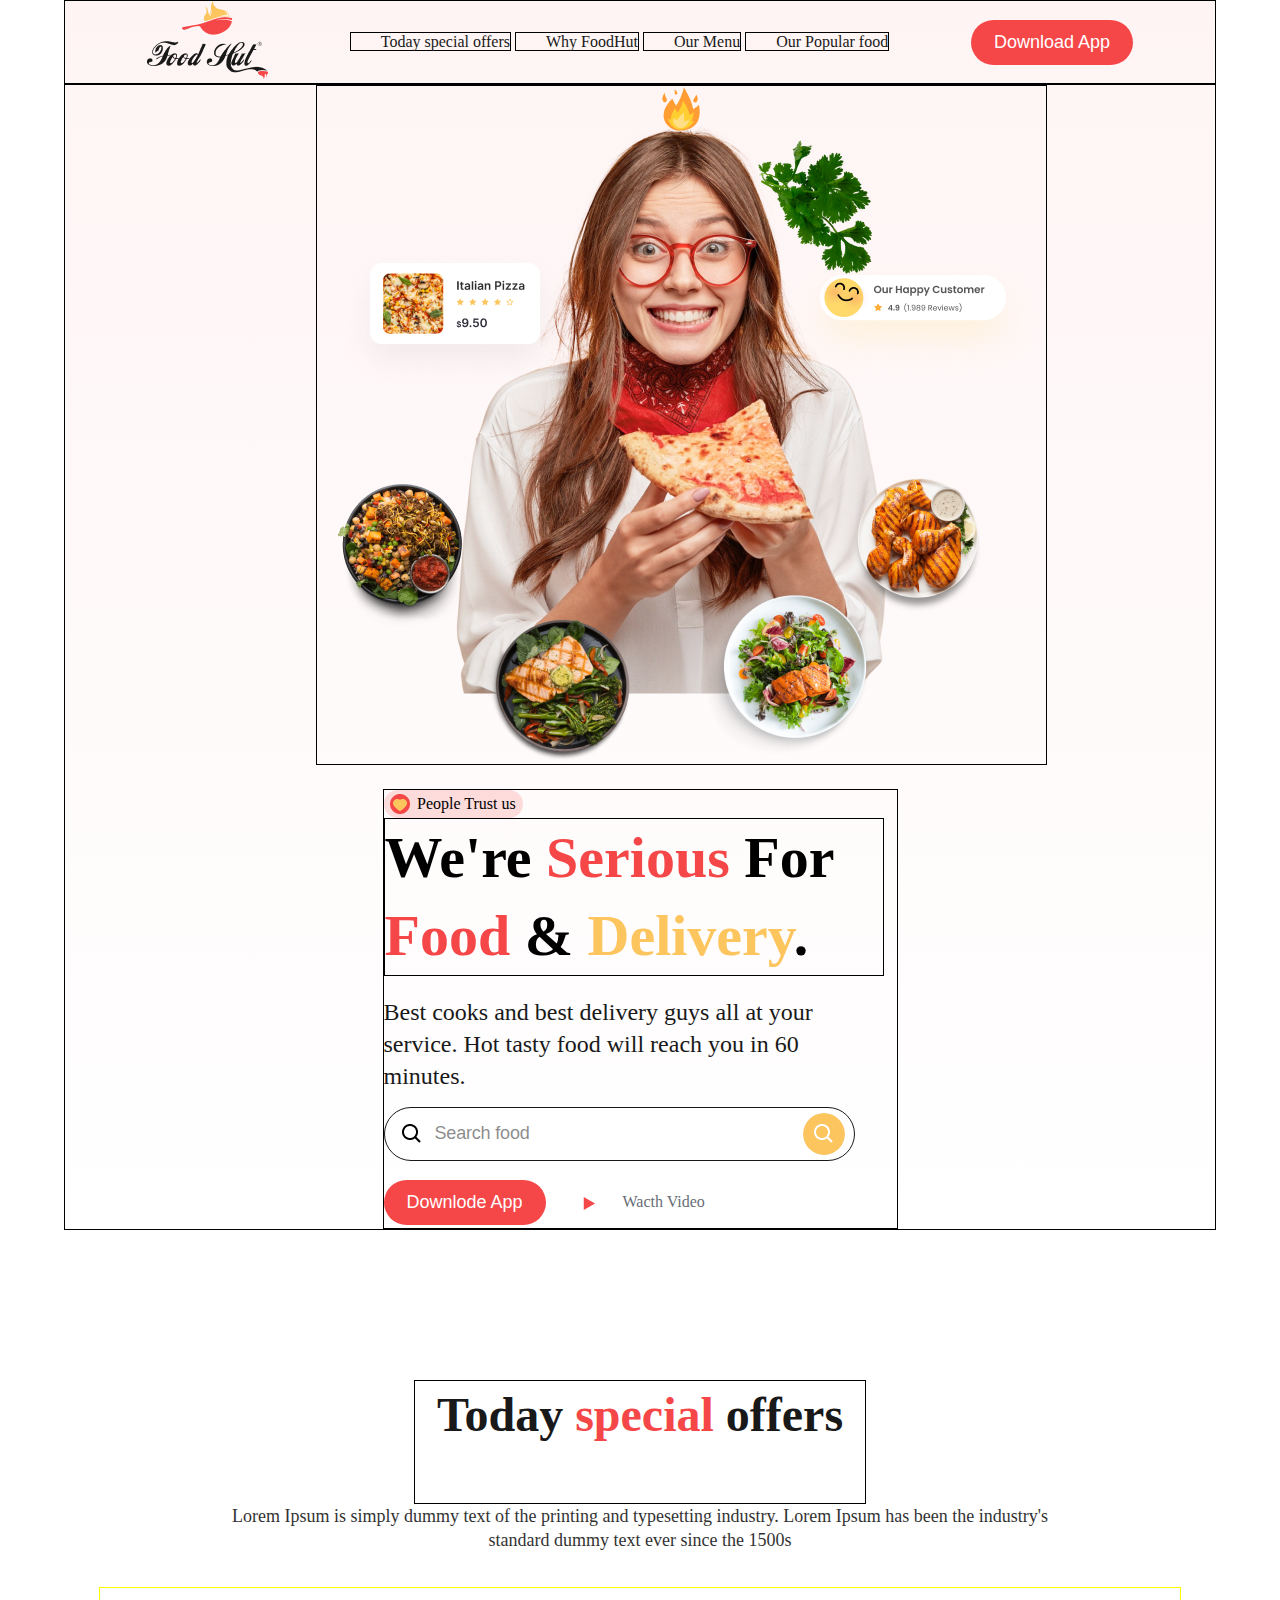
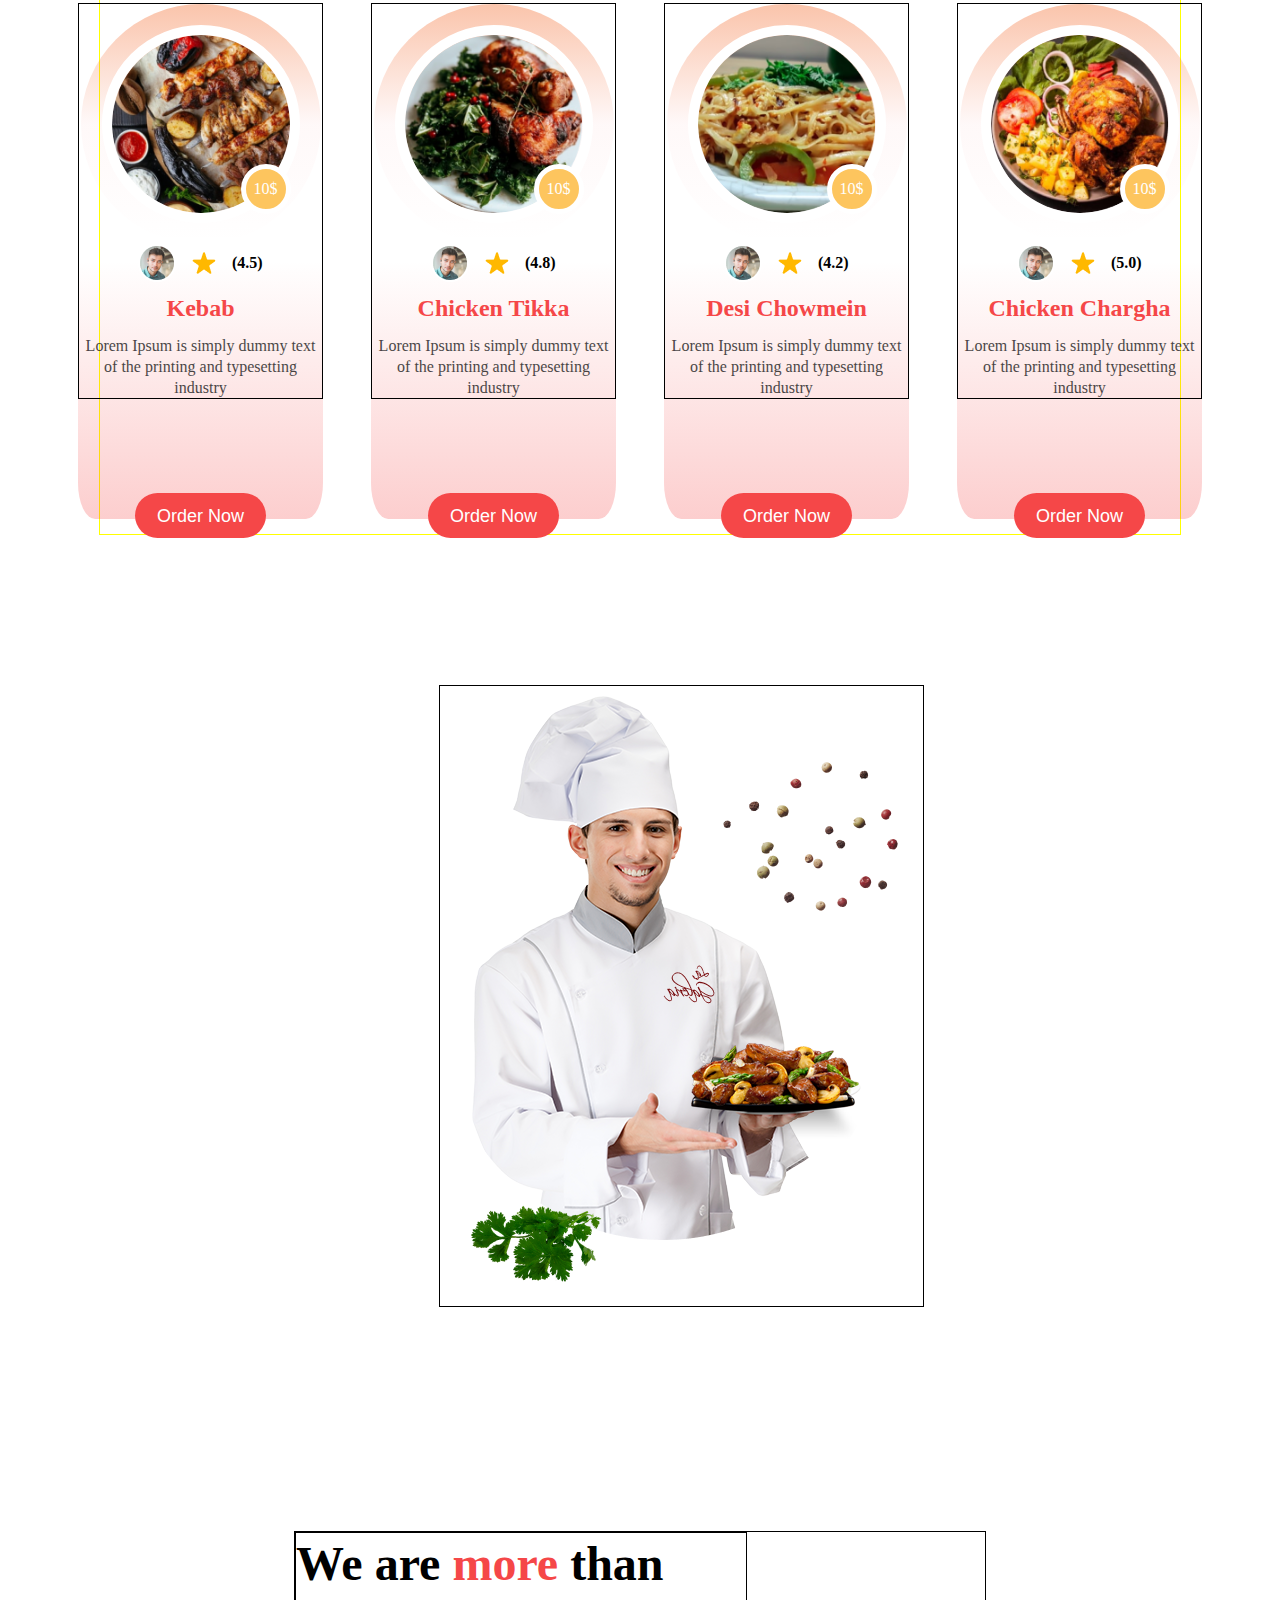
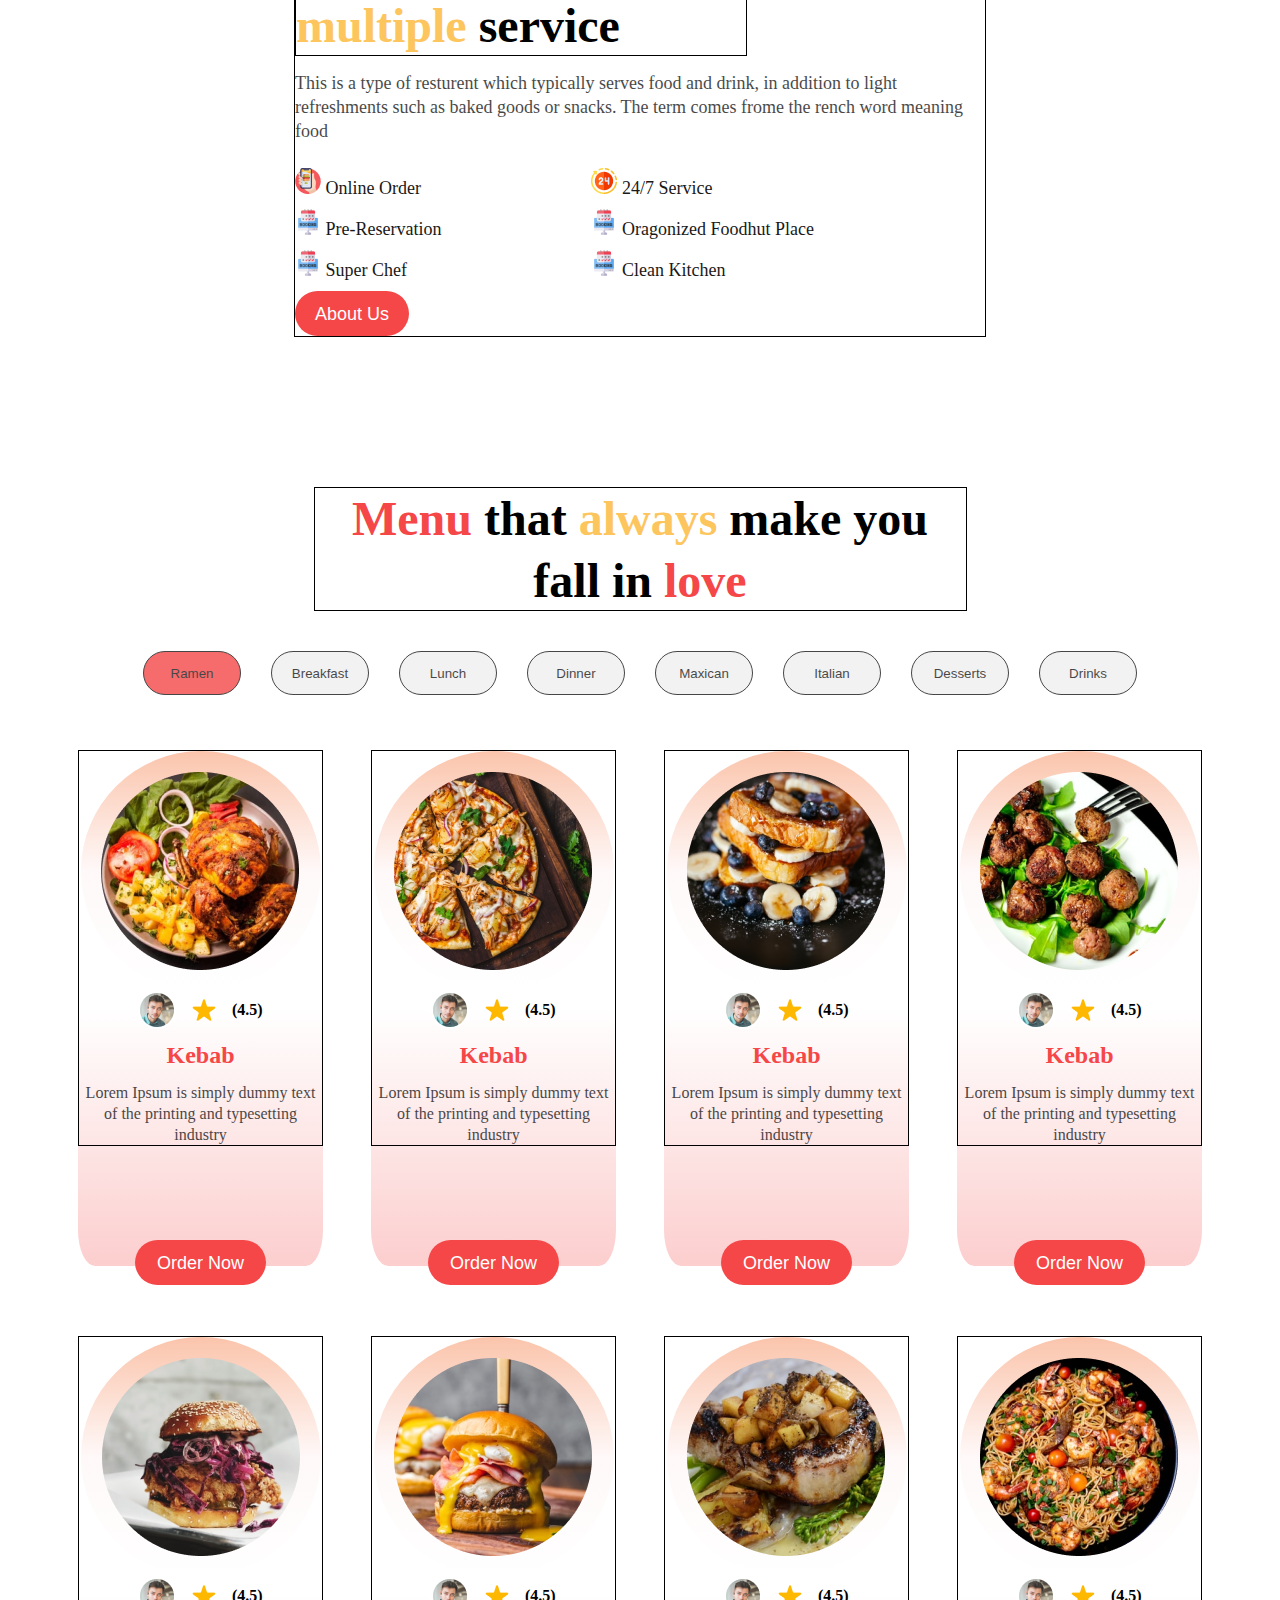
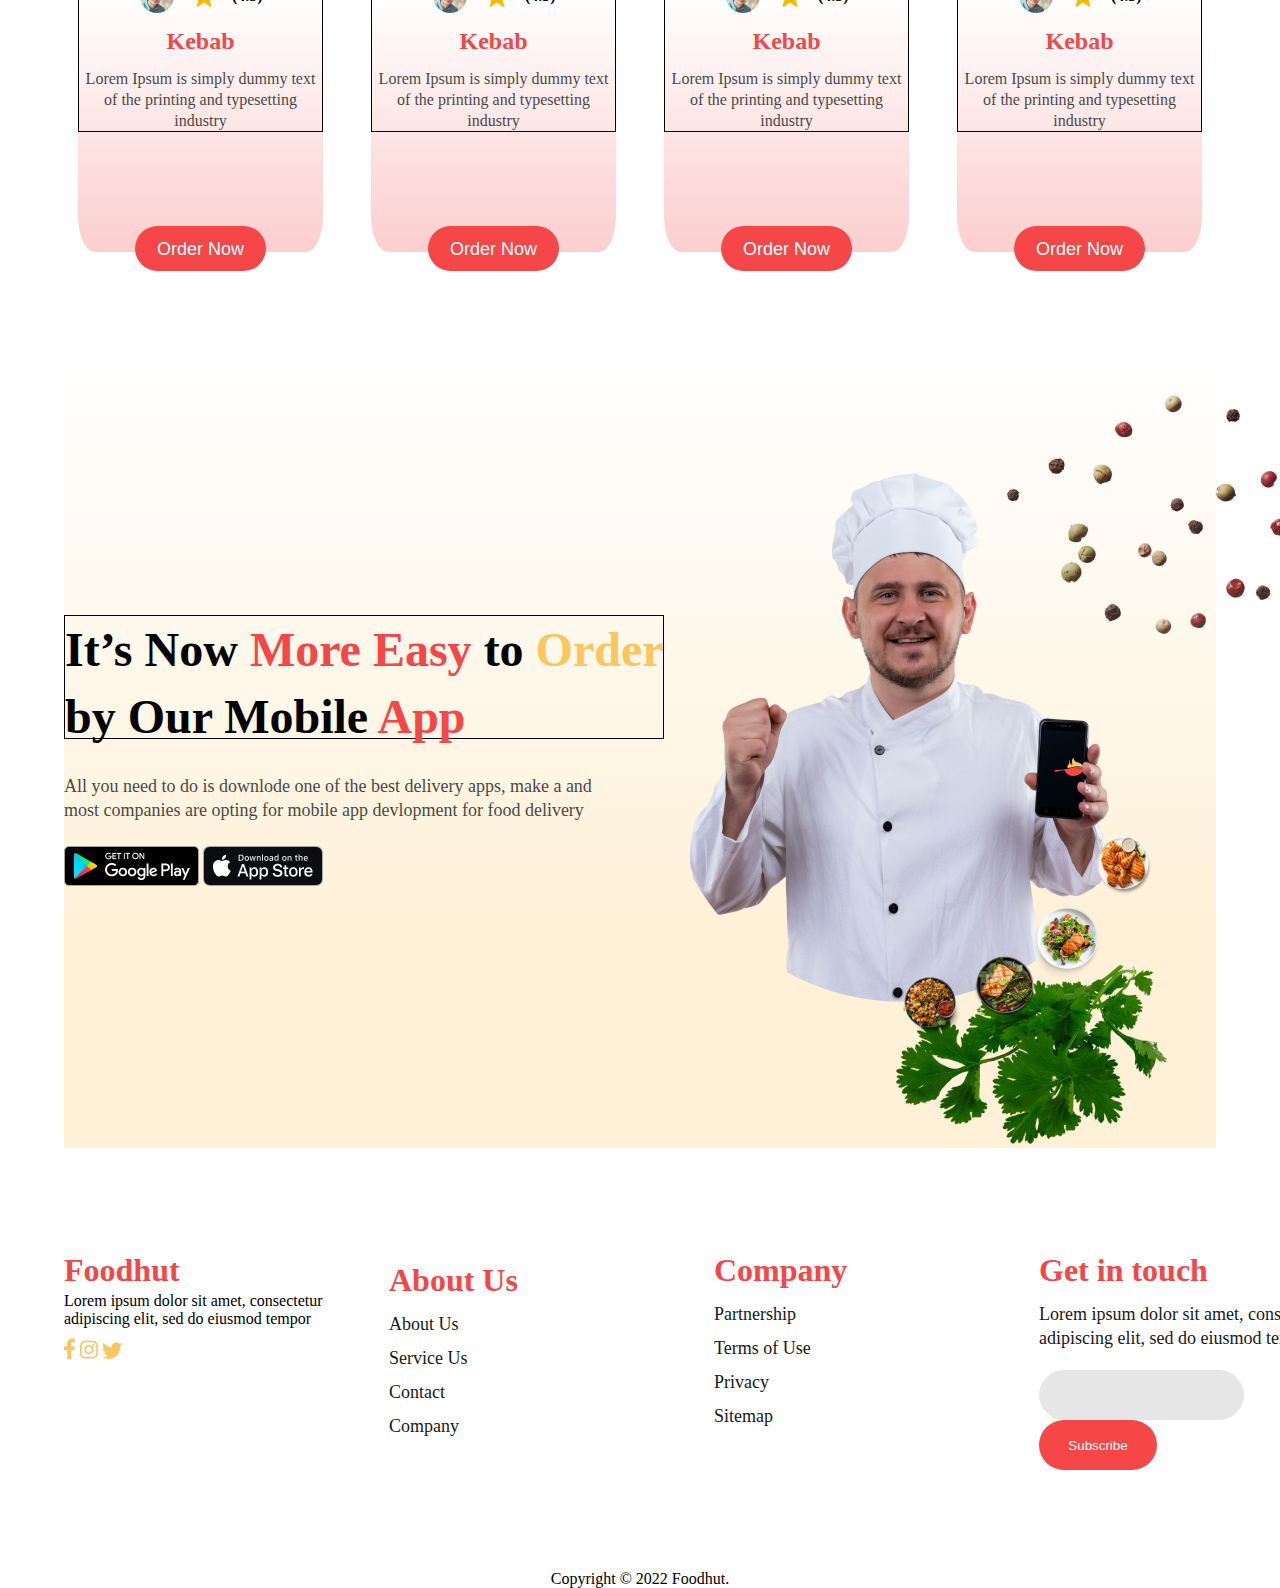
==== commit 9046252d: "Update index.html" ====
--- a/Website--FoodHut/frontEnd/index.html
+++ b/Website--FoodHut/frontEnd/index.html
@@ -35,8 +35,7 @@
                     <div class="pesq-alinhar">
                         <input type="search" name="" id="pesquisar" placeholder="Search food">
                         <input type="button" value="" id="pesq">
-                    </div>
-                        
+                    </div>    
                     <div class="buttons">
                         <input type="button" id="baixar" value="Downlode App" class="bttn">
                         <a href=""><img src="assets/icon/Play button.png" alt="">Wacth Video</a>
@@ -46,7 +45,7 @@
                         <img src="assets/pessoas/Group 8482.png">
                 </div>
             </section>
-        </div>
+    </div>
  
         <section class="banner-two">
             <div class="content-two">
@@ -152,7 +151,7 @@
                             Super Chef
                         </li>
                     </ul>
-                    <ul class="listainfo2">
+                    <ul class="listainfo1">
                         <li>
                             <img src="assets/icon/image 17.png" alt="icon4">
                             24/7 Service
@@ -319,14 +318,13 @@
         </section>
 
         <section class="banner-five">
-            <div>
+            <div class="blabla">
                 <h2>It’s Now <span class="color-Red"> More Easy</span> to <span class="color-Yellow">Order</span> by Our Mobile <span class="color-Red"> App</span></h2>
                 <p>All you need to do is downlode one of the best delivery apps, make a and most companies are opting  for mobile app devlopment for food delivery</p>
                 <img src="assets/logo/Mobile app store badge.png" alt="google">
                 <img src="assets/logo/Mobile app store badge (1).png" alt="store">
             </div>
-
-            <div>
+            <div class="imgchef2">
                 <img src="assets/pessoas/Group 8484.png" alt="">
             </div>
         </section>
@@ -341,7 +339,7 @@
                 <img src="assets/icon/instagram.png" alt="redessociais">
                 <img src="assets/icon/twitter-brands (1).png" alt="redessociais">
                 </div>
-                <div >
+                <div class="aboutus" >
                     <h3><span class="color-Red">About Us</span></h3>
                     <p>About Us</p>
                     <p>Service Us</p>
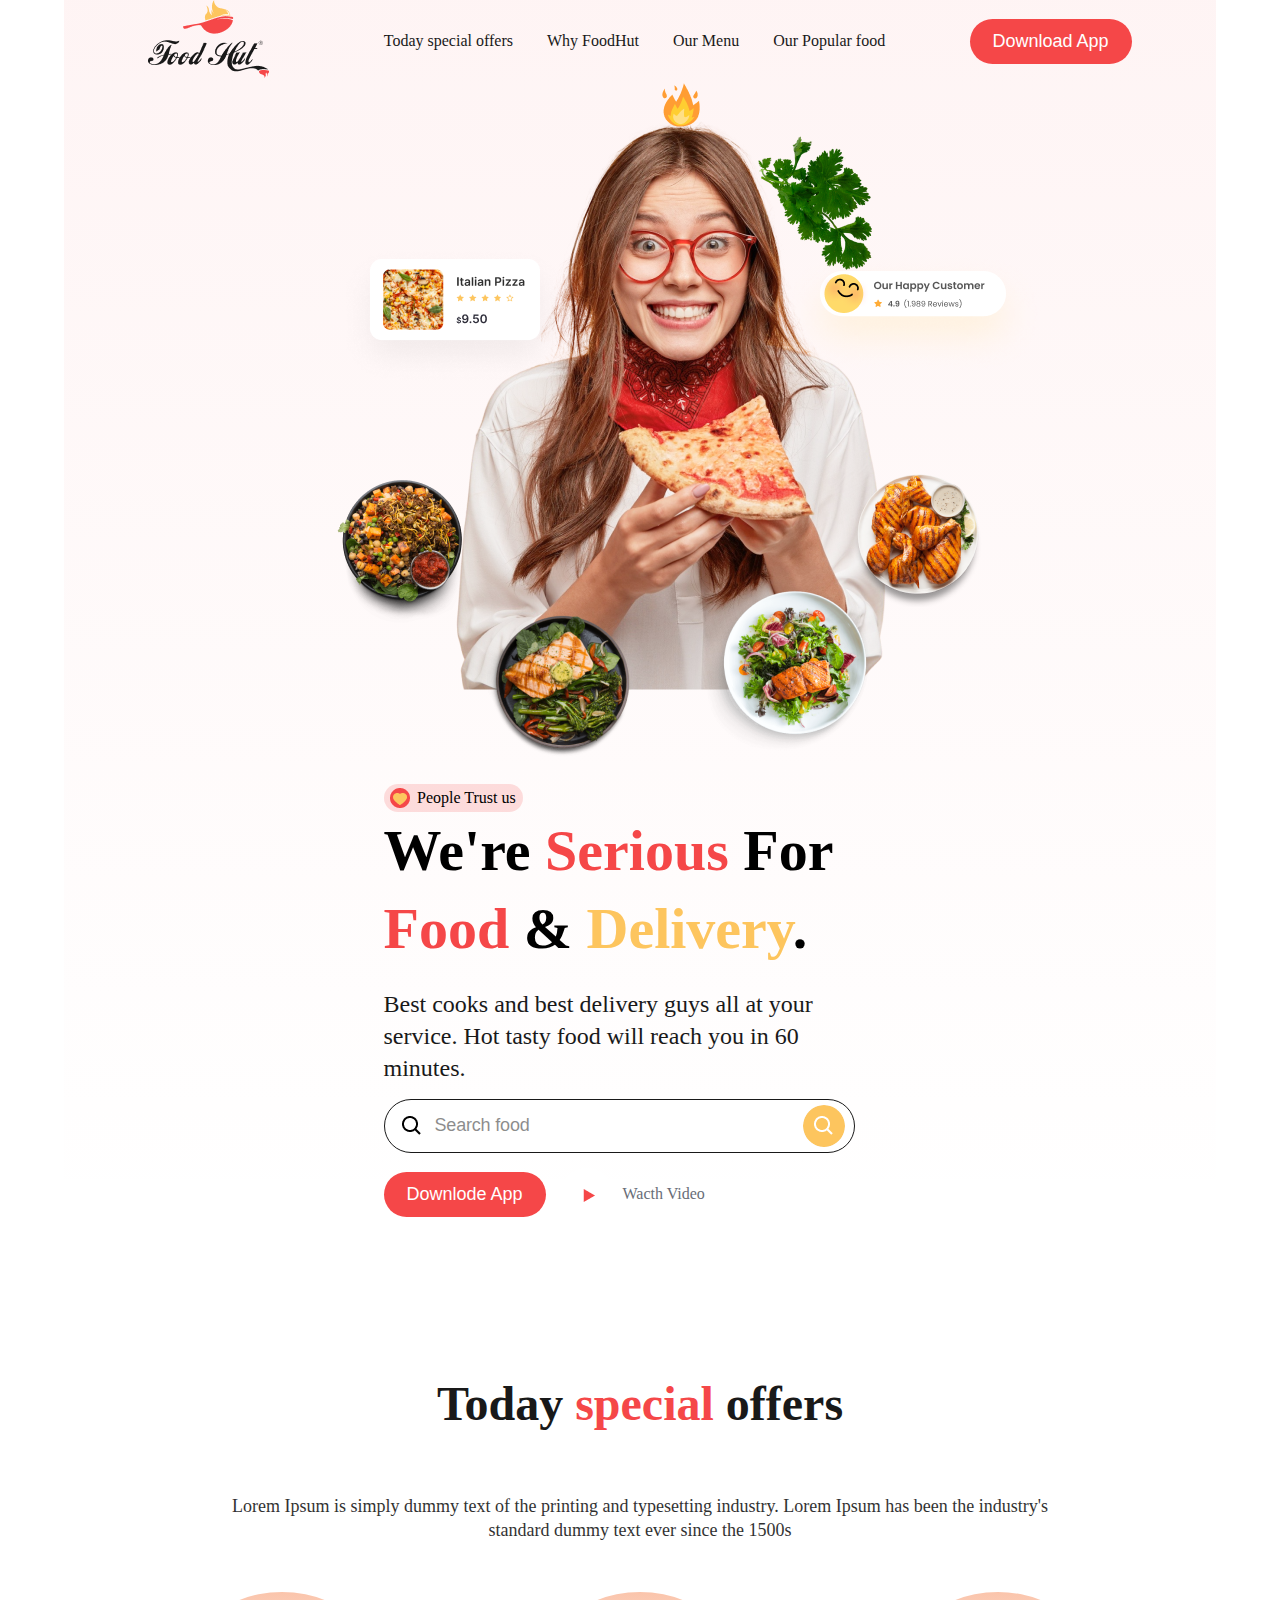
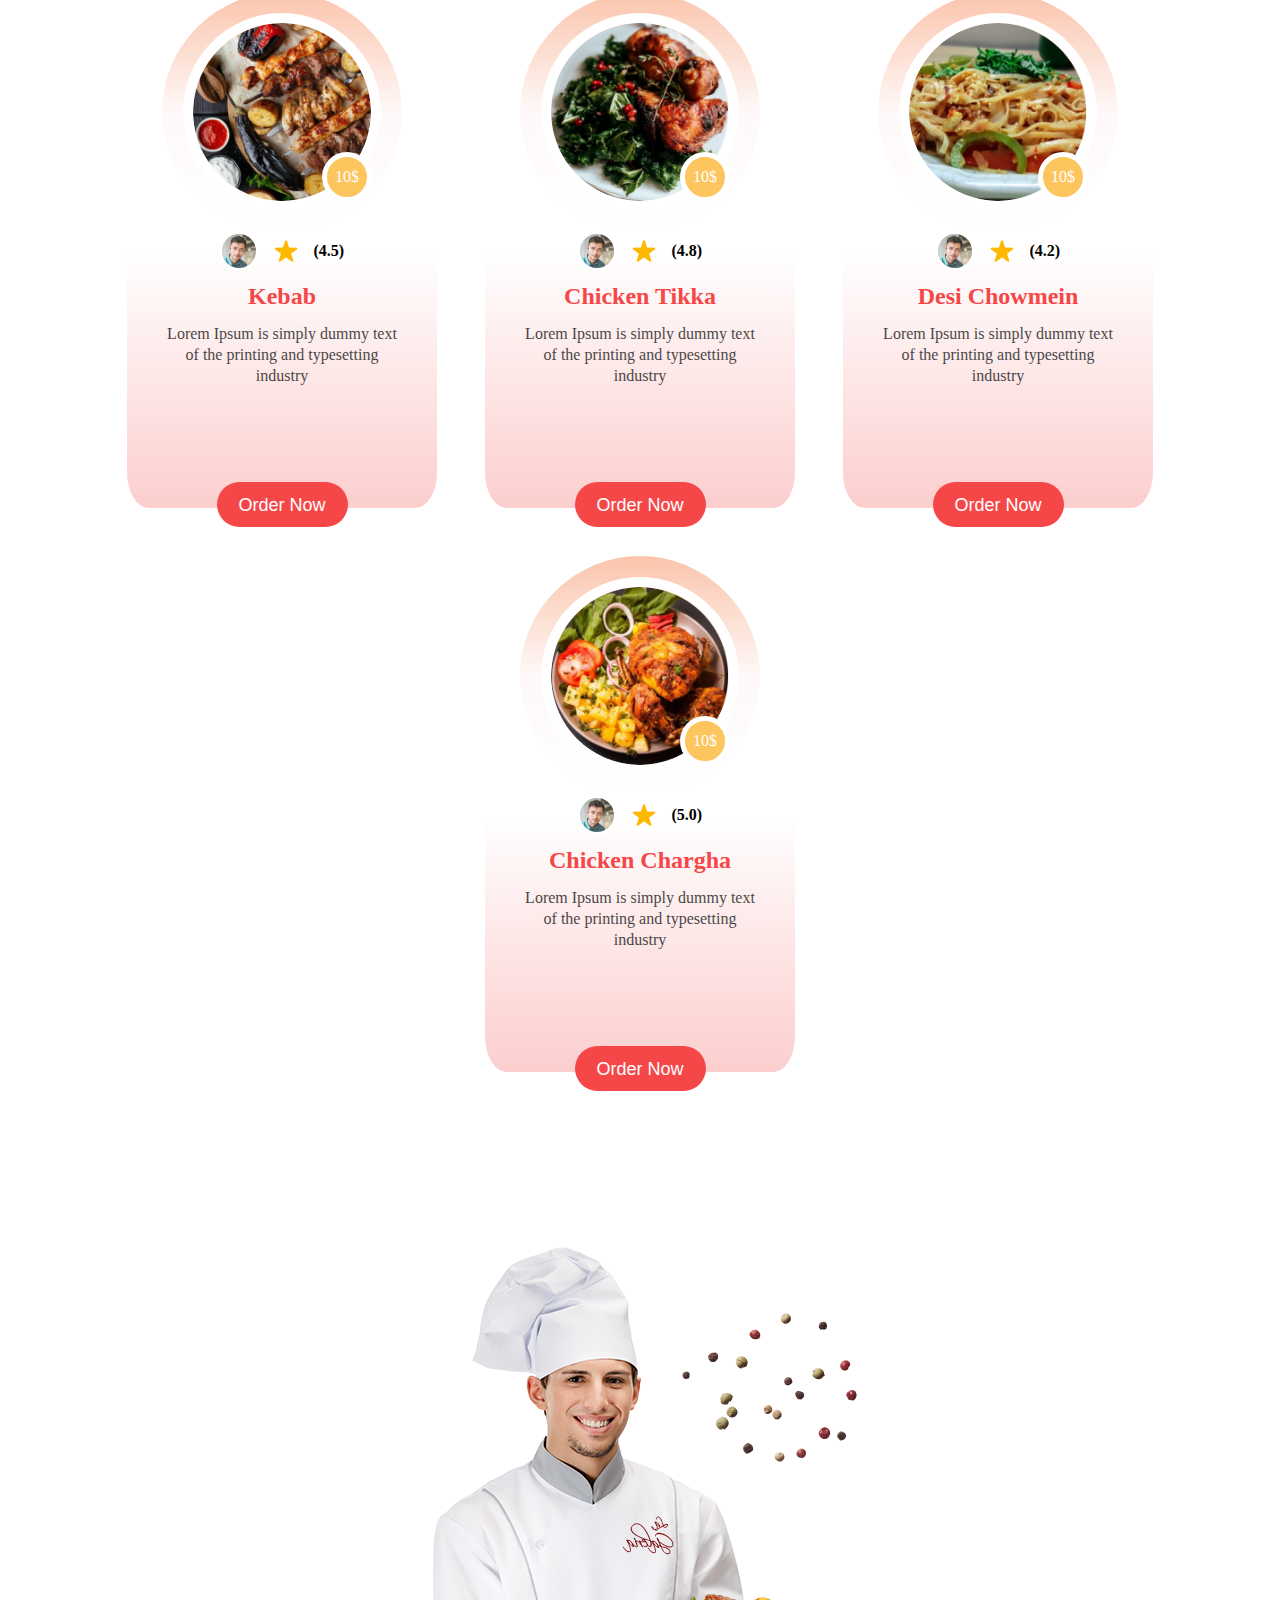
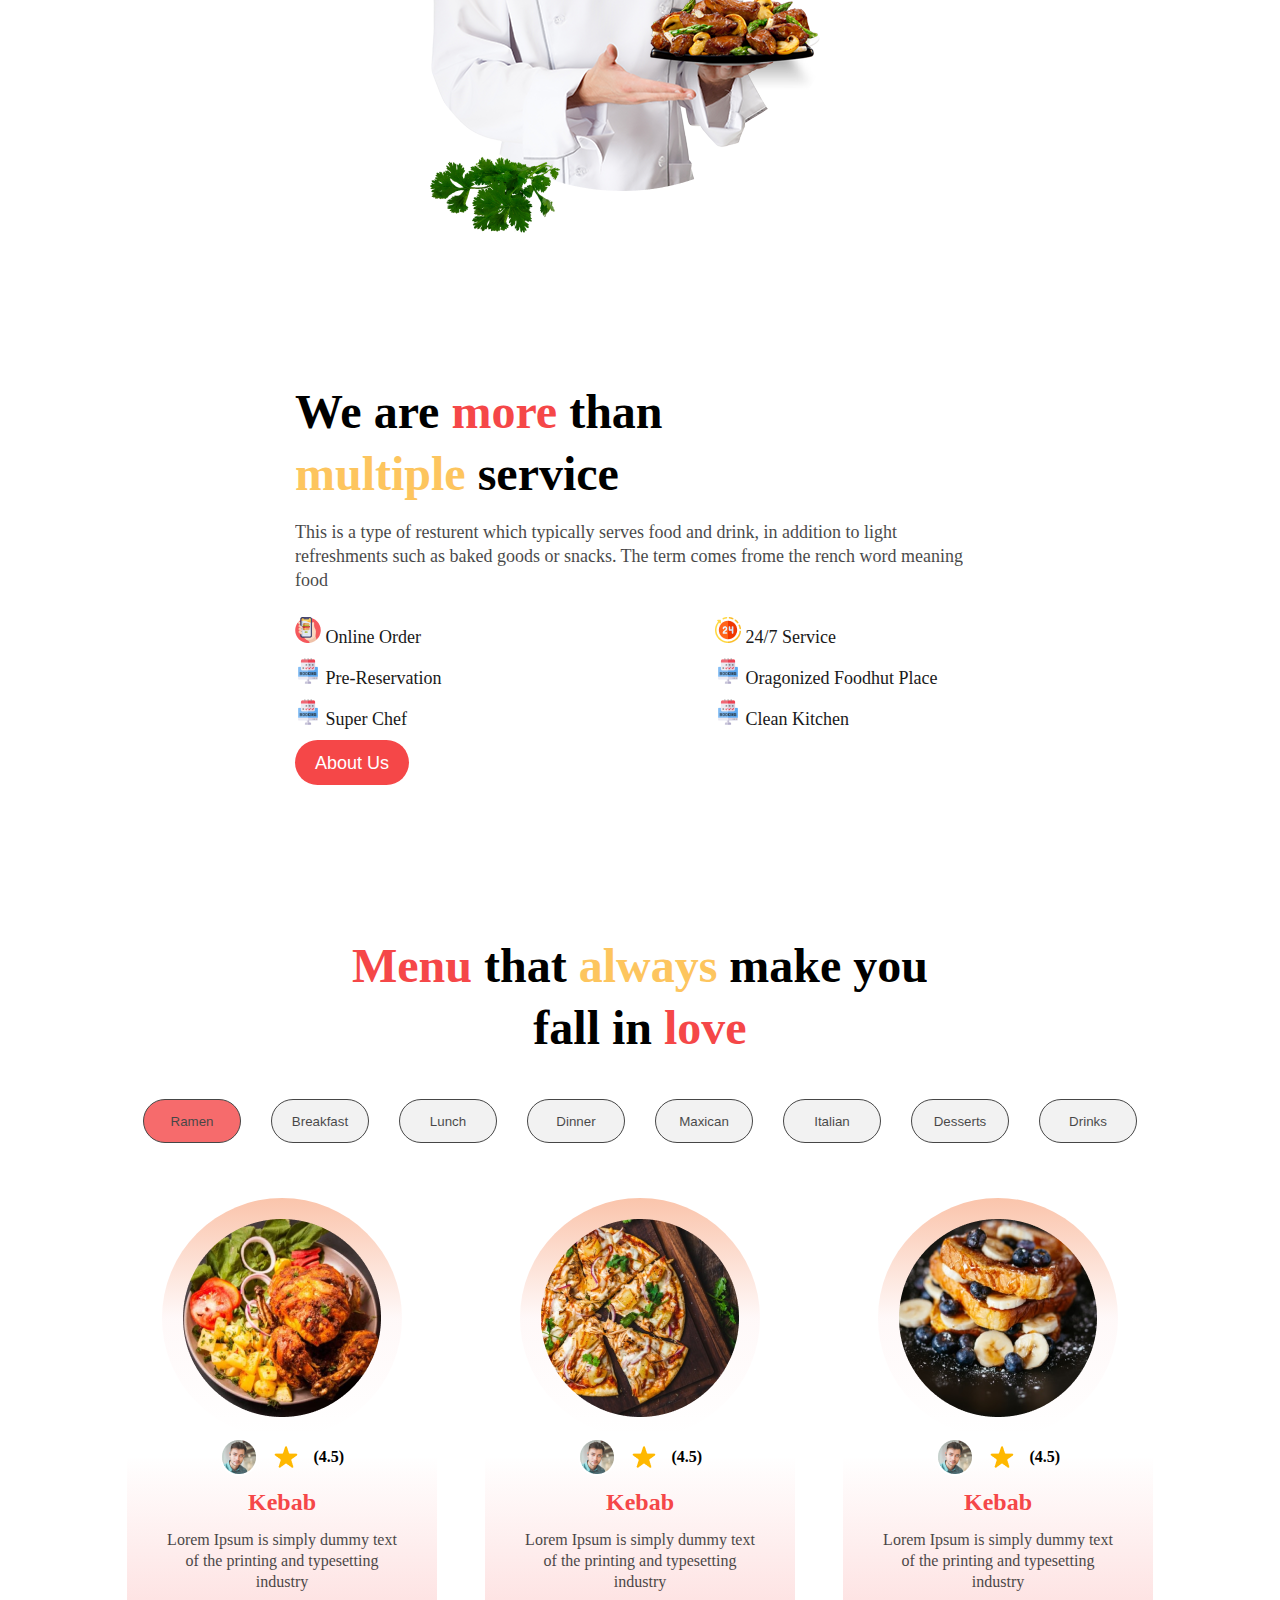
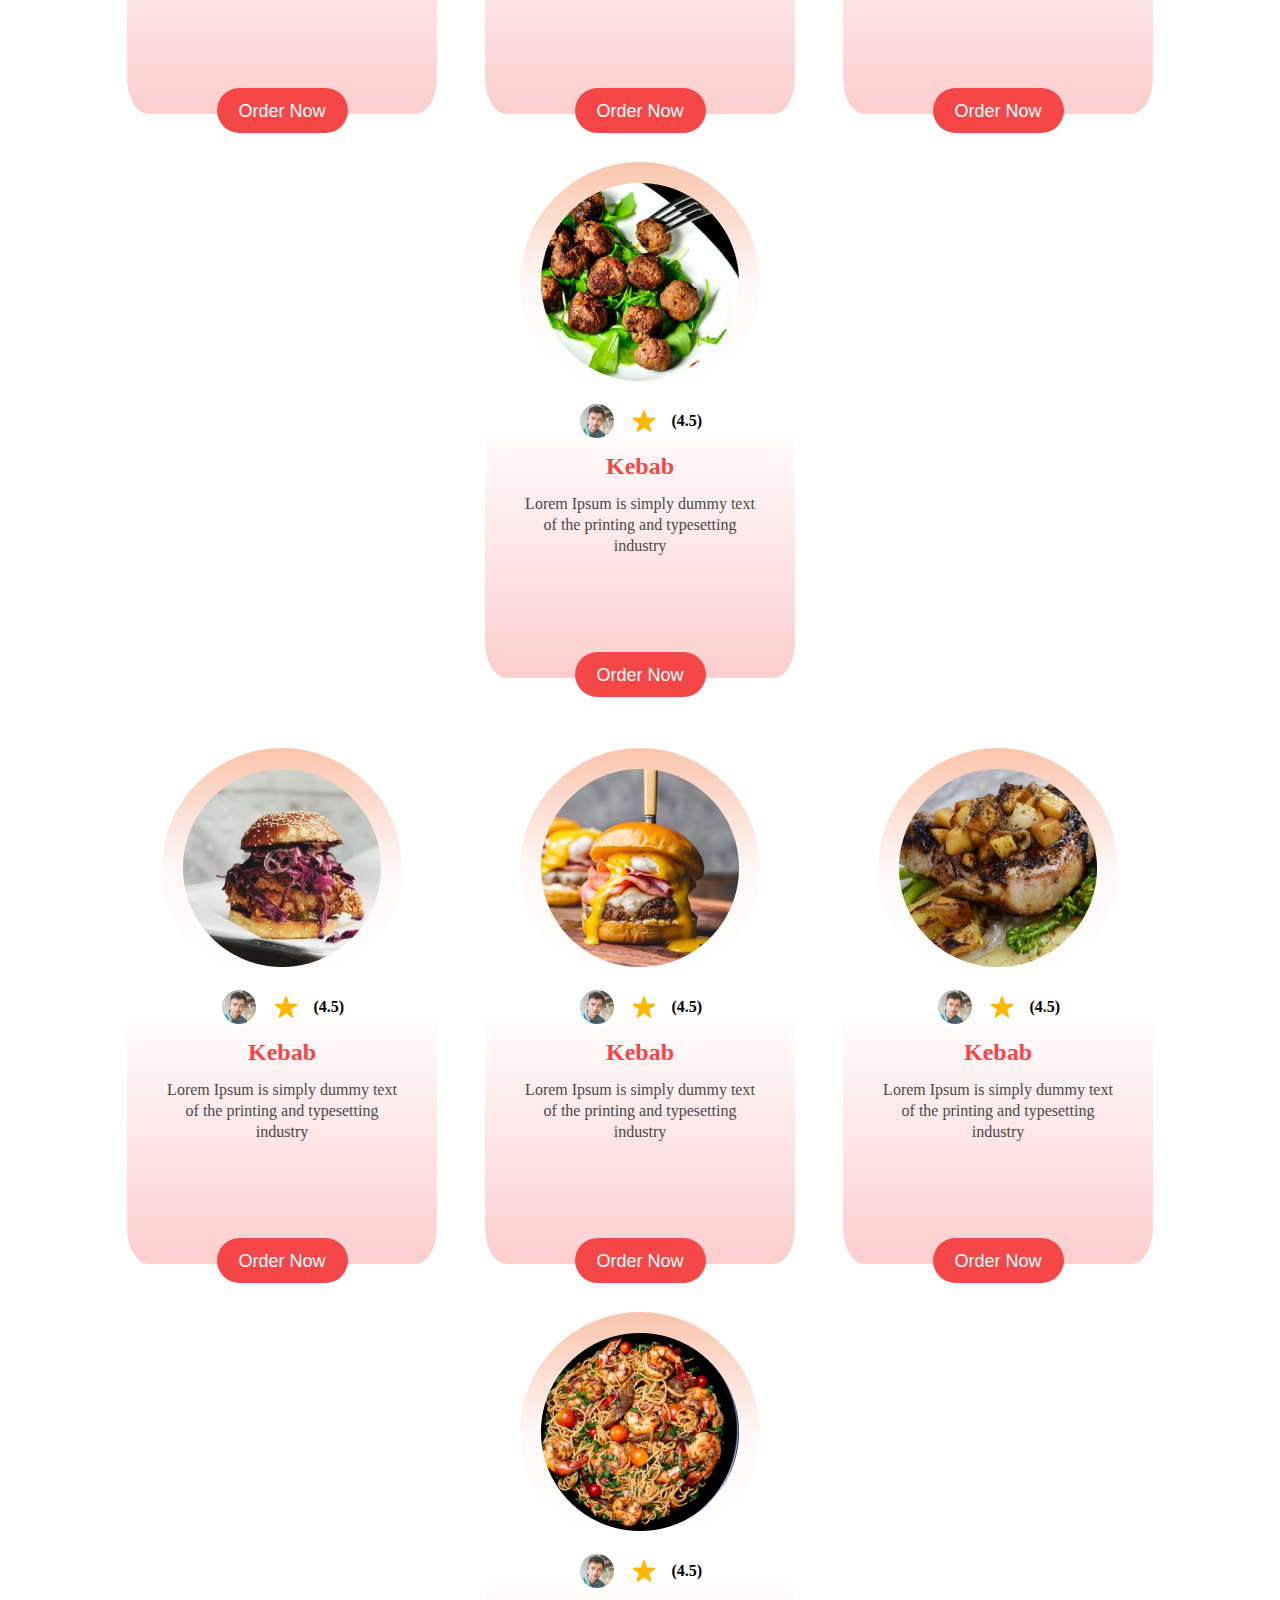
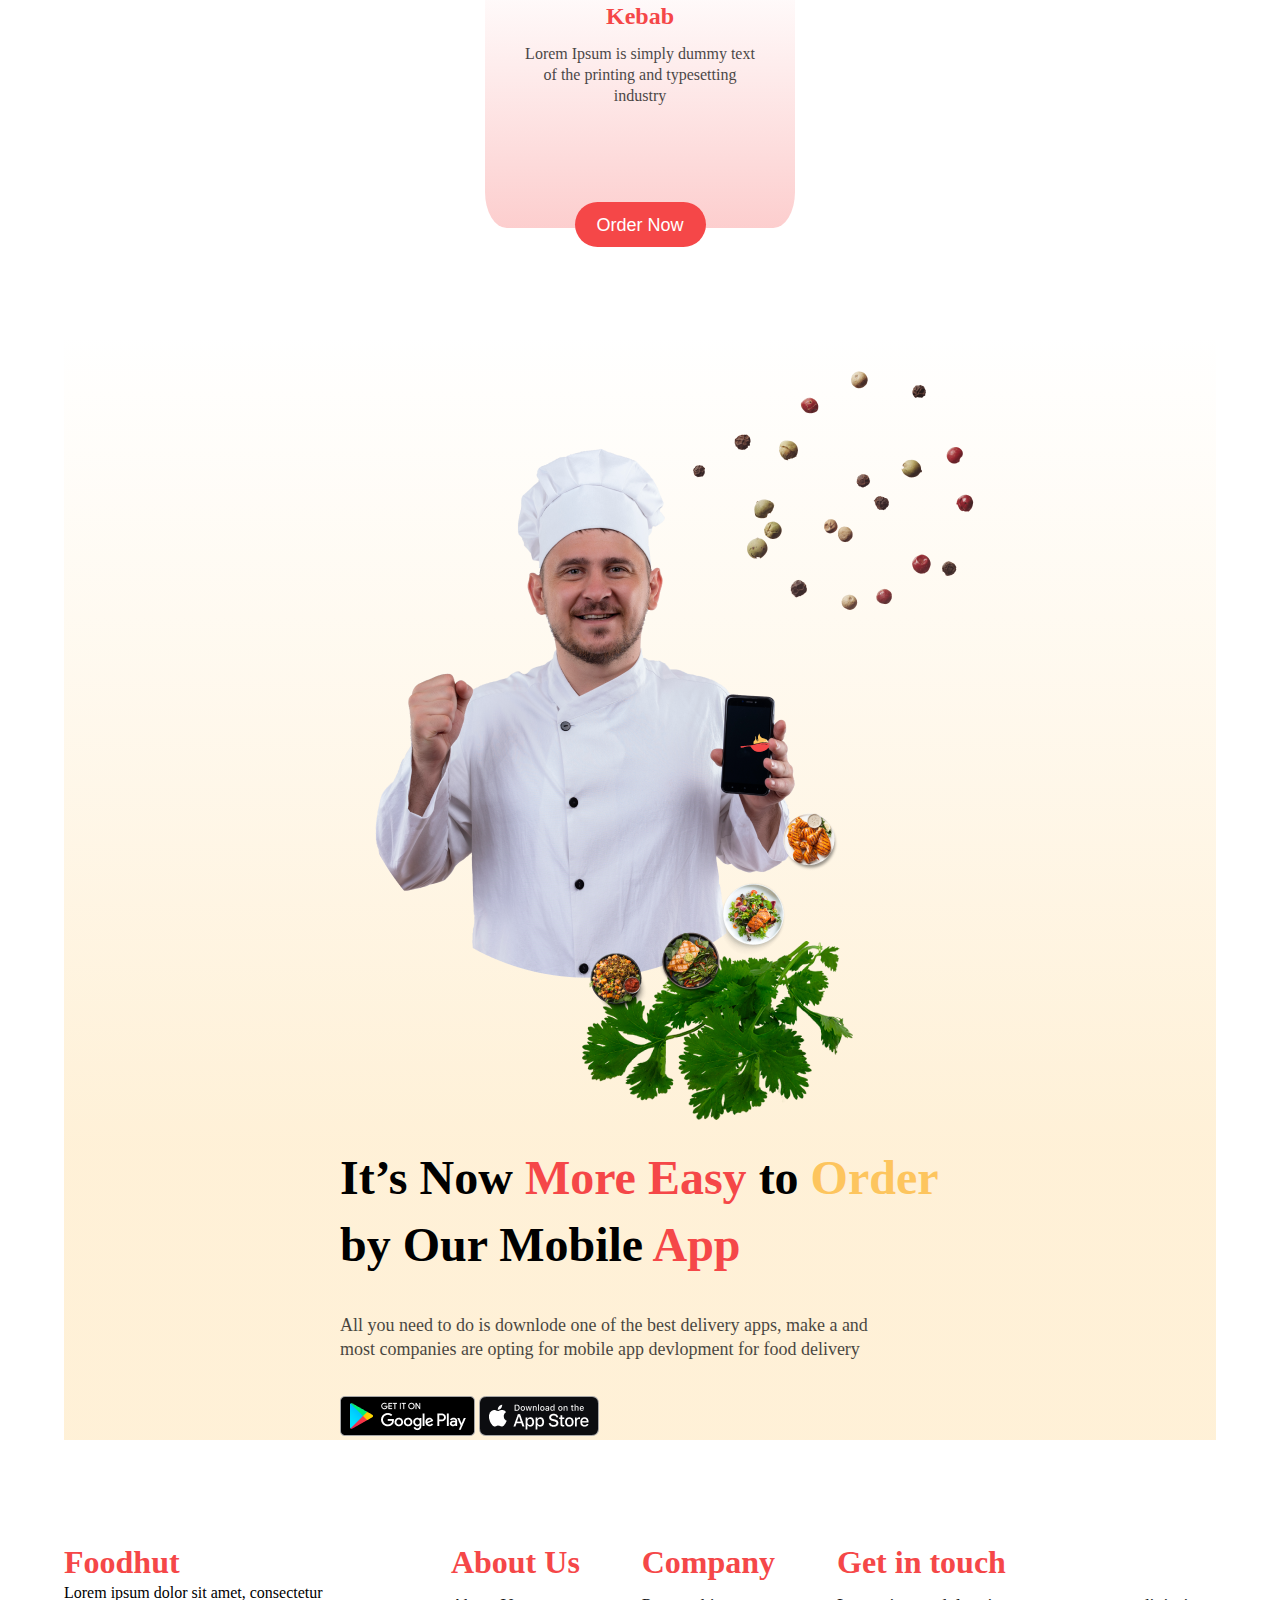
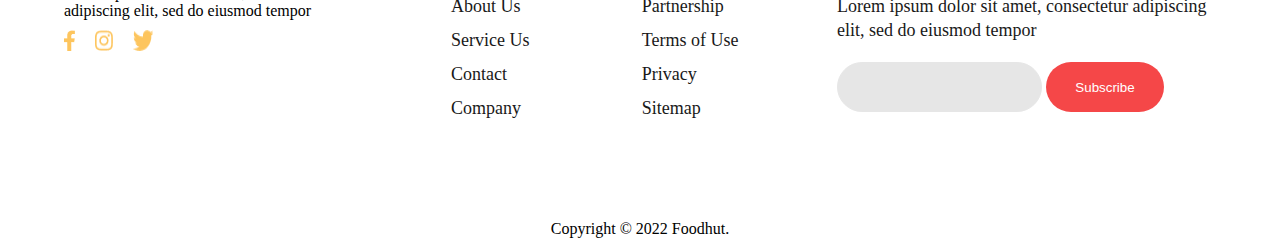
==== commit 00c449e1: "Update index.html" ====
--- a/Website--FoodHut/frontEnd/index.html
+++ b/Website--FoodHut/frontEnd/index.html
@@ -19,11 +19,12 @@
                 <a href="">Our Menu</a>
                 <a href="">Our Popular food</a>
             </nav>
-            <img src="assets/icon/Group 8471.png" alt="" class="nav-hidden">
+            <img src="assets/icon/Group 8471.png" alt="" class="burguer">
             <input type="button" value="Download App" class="bttn-1">
             
         </header>
         <main>
+    <!------------------------------------------------------------------ PAGINA 01 ------------------------------------------------------------------->
             <section class="banner-one">
                 <div class="content-one">
                     <div class="trust">
@@ -46,7 +47,7 @@
                 </div>
             </section>
     </div>
- 
+    <!------------------------------------------------------------------ PAGINA 02 ------------------------------------------------------------------->
         <section class="banner-two">
             <div class="content-two">
                 <h2>Today <span class="color-Red"> special </span>offers</h2>
@@ -128,16 +129,17 @@
                 </div>
             </div>
         </section>
+    <!------------------------------------------------------------------ PAGINA 03 ------------------------------------------------------------------->
 
         <section class="banner-three">
             <div class="imgchef">
                 <img src="assets/pessoas/Group 8483.png" alt="chef1">
             </div>
-            <div class="information">
+            <div class="content-three">
                 <h2>We are <span class="color-Red">more</span> than <span class="color-Yellow">multiple</span>  service</h2>
                 <p>This is a type of resturent which typically serves food and drink, in addition to light refreshments such as baked goods or snacks. The term comes frome the rench word meaning food</p>
                 <div class="listas">
-                    <ul class="listainfo1">
+                    <ul class="listainfo">
                         <li>
                             <img src="assets/icon/image 15.png" alt="icon1">
                             Online Order
@@ -151,7 +153,7 @@
                             Super Chef
                         </li>
                     </ul>
-                    <ul class="listainfo1">
+                    <ul class="listainfo">
                         <li>
                             <img src="assets/icon/image 17.png" alt="icon4">
                             24/7 Service
@@ -169,7 +171,7 @@
                 <input type="button" value="About Us" class="bttn">
             </div>
         </section>
-
+        <!------------------------------------------------------------------ PAGINA 04 ------------------------------------------------------------------->
         <section class="banner-four">
             <h2><span class="color-Red">Menu</span> that <span class="color-Yellow">always </span> make you fall in <span class="color-Red">love</span></h2>
             <div>
@@ -316,9 +318,9 @@
                 </div>  
             </div>
         </section>
-
+    <!------------------------------------------------------------------ PAGINA 05 ------------------------------------------------------------------->
         <section class="banner-five">
-            <div class="blabla">
+            <div class="content-four">
                 <h2>It’s Now <span class="color-Red"> More Easy</span> to <span class="color-Yellow">Order</span> by Our Mobile <span class="color-Red"> App</span></h2>
                 <p>All you need to do is downlode one of the best delivery apps, make a and most companies are opting  for mobile app devlopment for food delivery</p>
                 <img src="assets/logo/Mobile app store badge.png" alt="google">
@@ -328,18 +330,19 @@
                 <img src="assets/pessoas/Group 8484.png" alt="">
             </div>
         </section>
-
+        <!------------------------------------------------------------------ FOOTER ------------------------------------------------------------------->
         <footer>
             <div class="last-one">
-                <div>
+                <div class="foodhut">
                     <h3><span class="color-Red">Foodhut</span></h3>
                 Lorem ipsum dolor sit amet, consectetur adipiscing elit, sed do eiusmod tempor
-                <p>
-                <img src="assets/icon/facebook-f-brands (1).png" alt="redessociais">
-                <img src="assets/icon/instagram.png" alt="redessociais">
-                <img src="assets/icon/twitter-brands (1).png" alt="redessociais">
-                </div>
-                <div class="aboutus" >
+                <div class="social-media">
+                    <img src="assets/icon/facebook-f-brands (1).png" alt="redessociais">
+                    <img src="assets/icon/instagram.png" alt="redessociais">
+                    <img src="assets/icon/twitter-brands (1).png" alt="redessociais">
+                </div>
+                </div>
+                <div class="aboutus">
                     <h3><span class="color-Red">About Us</span></h3>
                     <p>About Us</p>
                     <p>Service Us</p>
@@ -353,7 +356,7 @@
                     <p>Privacy</p>
                     <p>Sitemap</p>
                 </div>
-                <div>
+                <div class="get-in-touch">
                     <h3><span class="color-Red">Get in touch</span></h3>
                     <p>Lorem ipsum dolor sit amet, consectetur adipiscing elit, sed do eiusmod tempor</p>
                     <input type="email" name="" class="email" placeholder="Email">
@@ -367,4 +370,3 @@
     </main>
 </body>
 </html>
-
--- a/Website--FoodHut/frontEnd/assets/css/principal.css
+++ b/Website--FoodHut/frontEnd/assets/css/principal.css
@@ -1,4 +1,5 @@
 @import url('https://fonts.googleapis.com/css2?family=Poppins:ital,wght@0,100;0,200;0,300;0,400;0,500;0,600;0,700;0,800;0,900;1,100;1,200;1,300;1,400;1,500;1,600;1,700;1,800;1,900&display=swap');
+
 /*-------------------- GENERAL --------------------*/
 
 *{
@@ -17,26 +18,24 @@
     margin-right: auto;
     width: 100%;
     padding: 0 5%;
+    
 }
 
 header{
-    border: solid 1px black;
     display: flex;
     flex-direction: row;
     align-items: center;
     justify-content: space-evenly;
 }
 
-.nav-hidden{
+.burguer{
     display: none;
 }
 
 nav a{
-    /*margin-right: 2rem;*/
     color: #191919;
     text-decoration: none;
     padding-left: 30px;
-    border: solid 1px black;
     
 }
 
@@ -60,13 +59,10 @@
 }
 
 h2{
-
-    border: solid 1px black;
     margin: auto;
     font-weight: 700;
     font-size: 48px;
     line-height: 62px;
-
     width: 452px;
     height: 124px;
     left: 639px;
@@ -95,19 +91,17 @@
     justify-content: space-evenly;
     flex-wrap: wrap-reverse;
     max-width: 100%;
-    border: solid 1px black;
-}
-
+}
+
+/*-------------------- PAGINA 01 - CONTEUDO 01 --------------------*/
 .content-one{
     max-width: 100%;
-    border: solid 1px black;
     height: auto;
 }
 
 .banner-one .content-one .trust{
     left: 76px;
     top: 212px;
-
     display: flex;
     align-items: center;
     justify-content: space-evenly;
@@ -116,25 +110,12 @@
     background-color: #f547472c;
     border-radius: 100px;
 }
-.img-girl{
-    display: flex;
-    align-items: flex-start;
-    margin-right: -7.2%;
-}
-
-.img-girl img{
-    margin-bottom: 1.5rem;
-    max-width: 100%;
-    height: auto;
-    border: 1px solid black;
-}
 
 .banner-one .content-one h1{
     font-size: 58px;
     font-weight: 900;
     line-height: 78px;
     width: 500px;
-    border: solid 1px black;
 }
 
 .banner-one .content-one p{
@@ -214,12 +195,29 @@
     height: 52px;   
 }
 
+/*-------------------- PAGINA 01 - IMAGEN --------------------*/
+.img-girl{
+    display: flex;
+    align-items: flex-start;
+    margin-right: -7.2%;
+}
+
+.img-girl img{
+    margin-bottom: 1.5rem;
+    max-width: 100%;
+    height: auto;
+}
+
+
+
 /*-------------------- PAGINA 02 --------------------*/
 
 .banner-two{
     margin-top: 150px;
     background-color: white;
 }
+
+/*-------------------- PAGINA 02 - CONTEUDO 02 --------------------*/
 
 .banner-two .content-two{
     text-align: center;
@@ -243,6 +241,7 @@
     width:856px;
     max-width: 100%;
 }
+/*-------------------- PAGINA 02 - CARDAPIO --------------------*/
 
 .preco{
     width: 50px;
@@ -311,7 +310,8 @@
     display: flex;
     justify-content: center;
     gap: 18px;
-    border: solid 1px yellow;
+    max-width: 100%;
+    flex-wrap: wrap;
 
 }
 
@@ -333,7 +333,6 @@
     display: flex;
     align-items: center;
     flex-direction: column;
-    border: solid 1px black;
 }
 
 .cardapio h3{
@@ -359,33 +358,33 @@
     display: flex;
     align-items: center;
     justify-content: center;
-    gap: 200px;
+    gap: 100px;
     flex-wrap: wrap;
     max-width: 100%;
 }
 
-.information{
-    max-width: 100%;
-    border: solid 1px black;
-    height: auto;
+/*-------------------- PAGINA 03 - CONTEUDO 03 --------------------*/
+
+.content-three{
+    height: auto;
+    max-width: 100%;
 }
 
 
 .imgchef{
     display: flex;
     align-items: flex-start;
-    margin-right: -7.2%;
+    
 }
 
 .imgchef img{
     margin-bottom: 1.5rem;
     max-width: 100%;
     height: auto;
-    border: 1px solid black;
-    flex-wrap: wrap-reverse;
-}
-
-.information h2{
+    flex-wrap: wrap;
+}
+
+.content-three h2{
     margin-left: 0;
 }
 
@@ -408,6 +407,11 @@
     display: flex;
     gap: 150px;
     padding-bottom: 10px;  
+    flex-flow: row;
+}
+
+.listainfo{
+    width: 50%;
 }
 
 .banner-three li{
@@ -444,7 +448,6 @@
 }
 .banner-four .bttns-menu input{
     color: #191919;
-
 }
 
 .banner-four .bttns-menu{
@@ -477,7 +480,9 @@
     flex-direction:row;
     justify-content: center;
     gap: 18px; 
-    padding-bottom: 40px;    
+    padding-bottom: 40px; 
+    max-width: 100%;   
+    flex-wrap: wrap;
 }
 
 .catalog2 p{
@@ -498,6 +503,42 @@
     justify-content: space-around;
     background: linear-gradient(180deg, rgba(255, 255,255, 0) 0%, #fdc55e3f 73.18%);
     margin-bottom: 100px;
+    flex-wrap: wrap-reverse;
+    max-width: 100%;
+}
+
+/*-------------------- PAGINA 05 - CONTEUDO 04 --------------------*/
+
+.content-four{
+    max-width: 100%;
+    height: auto;
+}
+
+.banner-five p{
+    margin-top: 35px;
+    width: 550px;
+    height: 72px;   
+    color: #191919;
+    opacity: 0.8;
+    font-weight: 400;
+    font-size: 18px;
+    line-height: 24px;
+    padding-bottom: 35px;
+    height: auto;
+    max-width: 100%;
+    height: auto;
+}
+
+.imgchef2{
+    display: flex;
+    align-items: flex-start;
+    margin-right: -7.2%;
+}
+
+.imgchef2 img{
+    margin-bottom: 1.5rem;
+    max-width: 100%;
+    height: auto;
 }
 
 .banner-five h2{
@@ -505,19 +546,8 @@
     font-weight: 700;
     font-size: 48px;
     line-height: 67px;
-}
-
-.banner-five p{
-    margin-top: 35px;
-    width: 550px;
-    height: 72px;   
-    color: #191919;
-    opacity: 0.8;
-
-    font-weight: 400;
-    font-size: 18px;
-    line-height: 24px;
-    padding-bottom: 35px;
+    max-width: 100%;
+    height: auto;
 }
 
 /*-------------------- FOOTER --------------------*/
@@ -525,12 +555,18 @@
 .last-one{
     display: flex;
     flex-direction: row;
-    justify-content: space-around;
+    justify-content: space-between;
     left: 0%;
     right: 0%;
     top: 92.23%;
     bottom: 0%;
     padding-bottom: 100px;
+    max-width: 100%;
+    flex-wrap: wrap;
+}
+
+.foodhut{
+    width: 325px;
 }
 
 .last-one h3{
@@ -541,19 +577,26 @@
 .last-one p{
     margin-top:10px;
     font-weight: 400;
-    font-size: 18px;
-    line-height: 24px;
-    width:325px;
-    color: #191919;
-}
-
-.last-one .aboutus{
+    width:100px;
+    color: #191919;
+    font-size: 18px;
+    line-height: 24px;
+}
+.social-media{
     margin-top: 10px;
-    font-weight: 400;
-    font-size: 18px;
-    line-height: 24px;
-    margin-bottom: 10px;
-}
+    display: flex;
+    flex-direction: row;
+    gap: 20px;
+}
+
+.get-in-touch p{
+    width: 379px;
+    font-weight: 400;
+    font-size: 18px;
+    line-height: 24px;
+    height: 48px;
+}
+
 
 .last-one .email{
     margin-top: 20px;
@@ -576,12 +619,12 @@
     border: none;
 }
 
-/*-------------------- RESPONSIVO --------------------*/
-@media (max-width:600px){ 
+/*-------------------- RESPONSIVO - CELULAR --------------------*/
+@media (max-width:480px){ 
     nav{
         display: none;
     }
-    .nav-hidden{
+    .burguer{
         display: inline;
         width: 36px;
         height: 27px;
@@ -589,12 +632,11 @@
     .bttn-1{
         display: none;
     }
-    .listas{
-        display: flex;
-        flex-direction: column;
-        padding: 0 0%;
+    .banner-five h2{
+        height: auto;
     }
-    .listainfo2{
-        margin-top: none;
+    .banner-five p{
+        height: auto;
+        width: 100%;
     }
 }
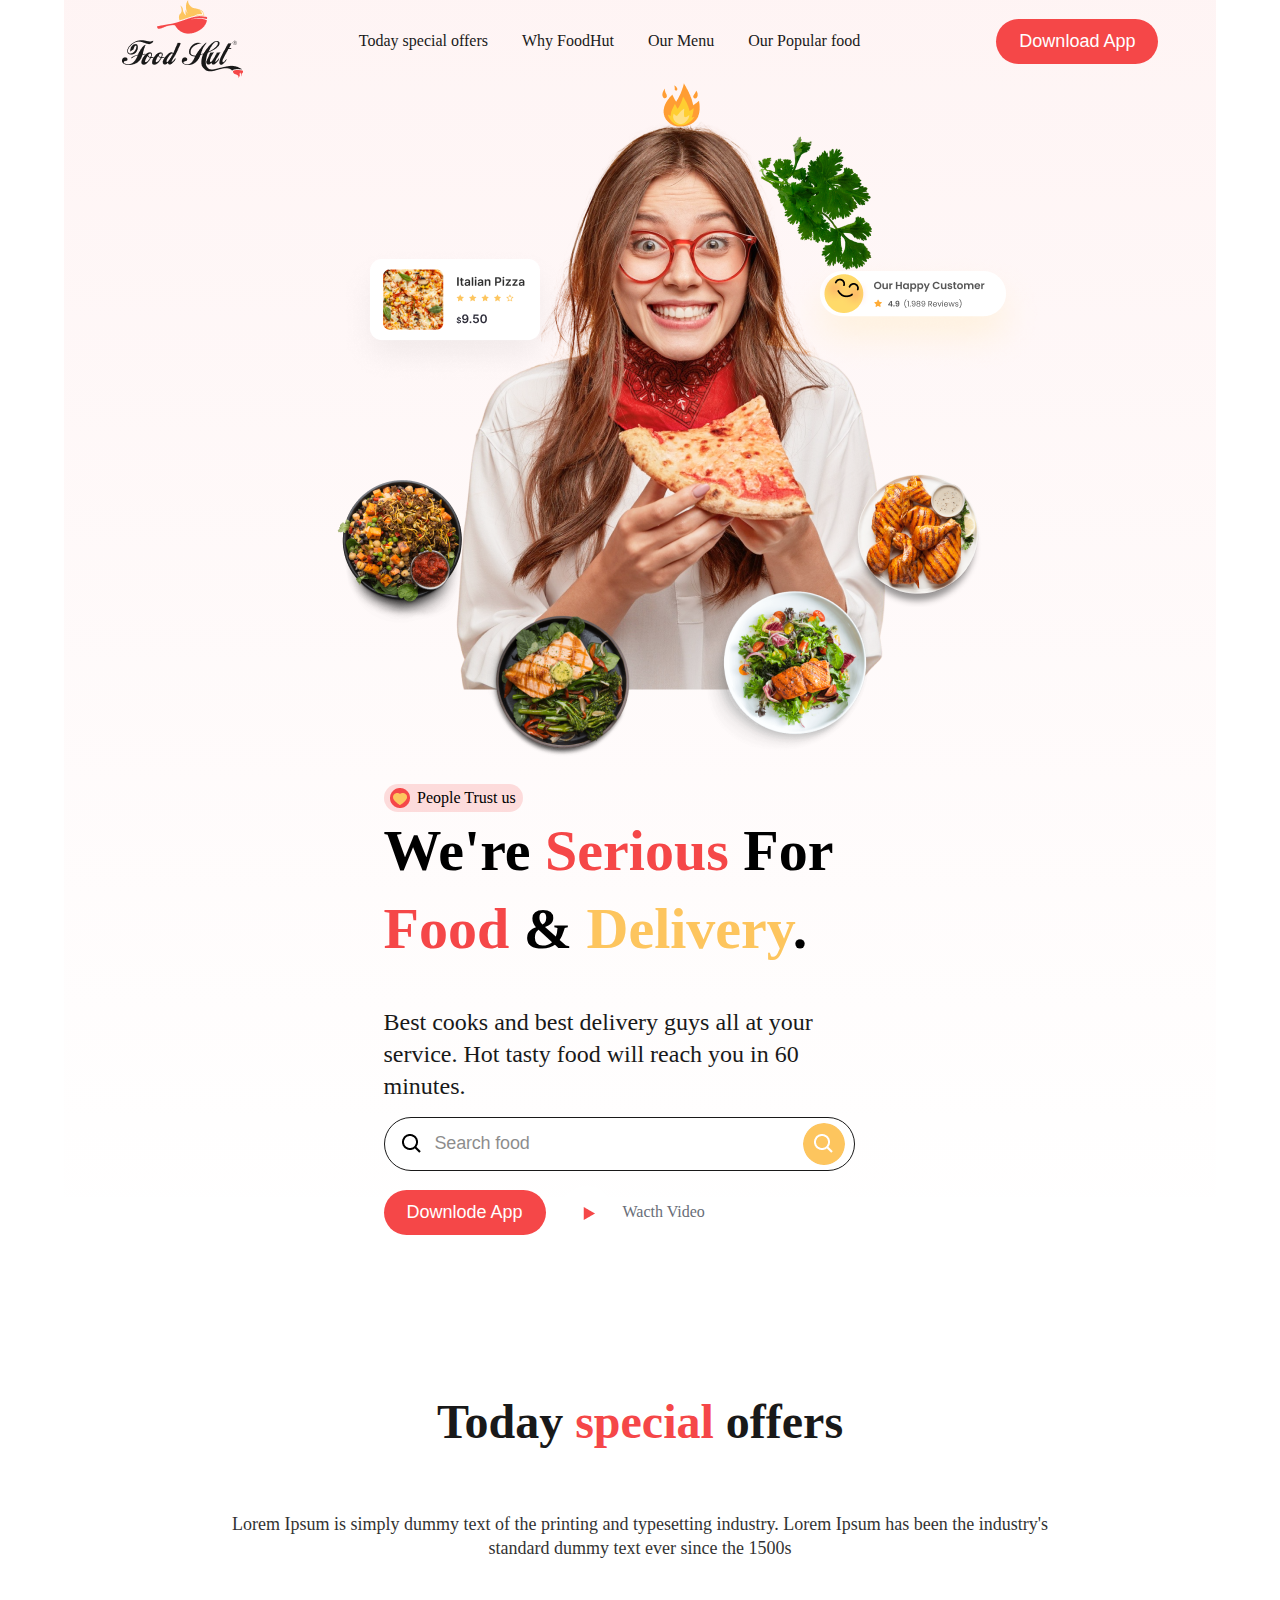
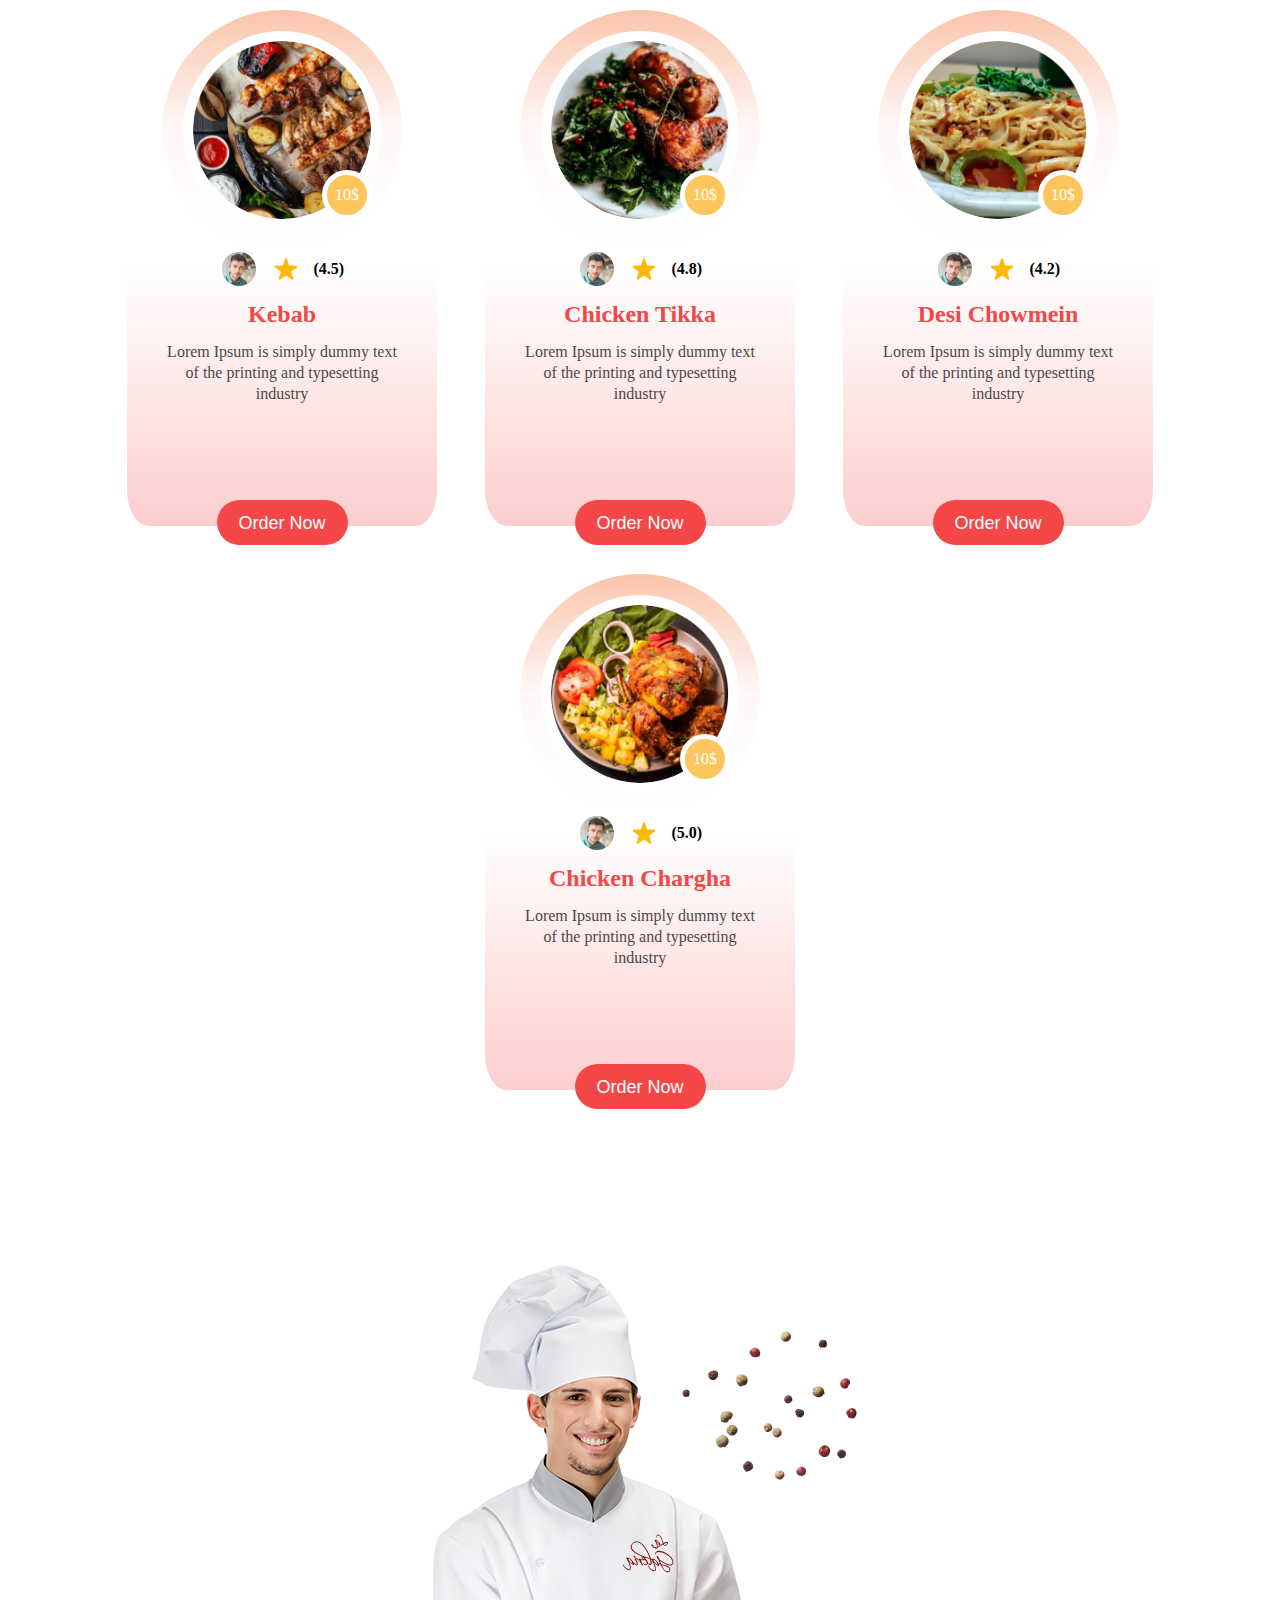
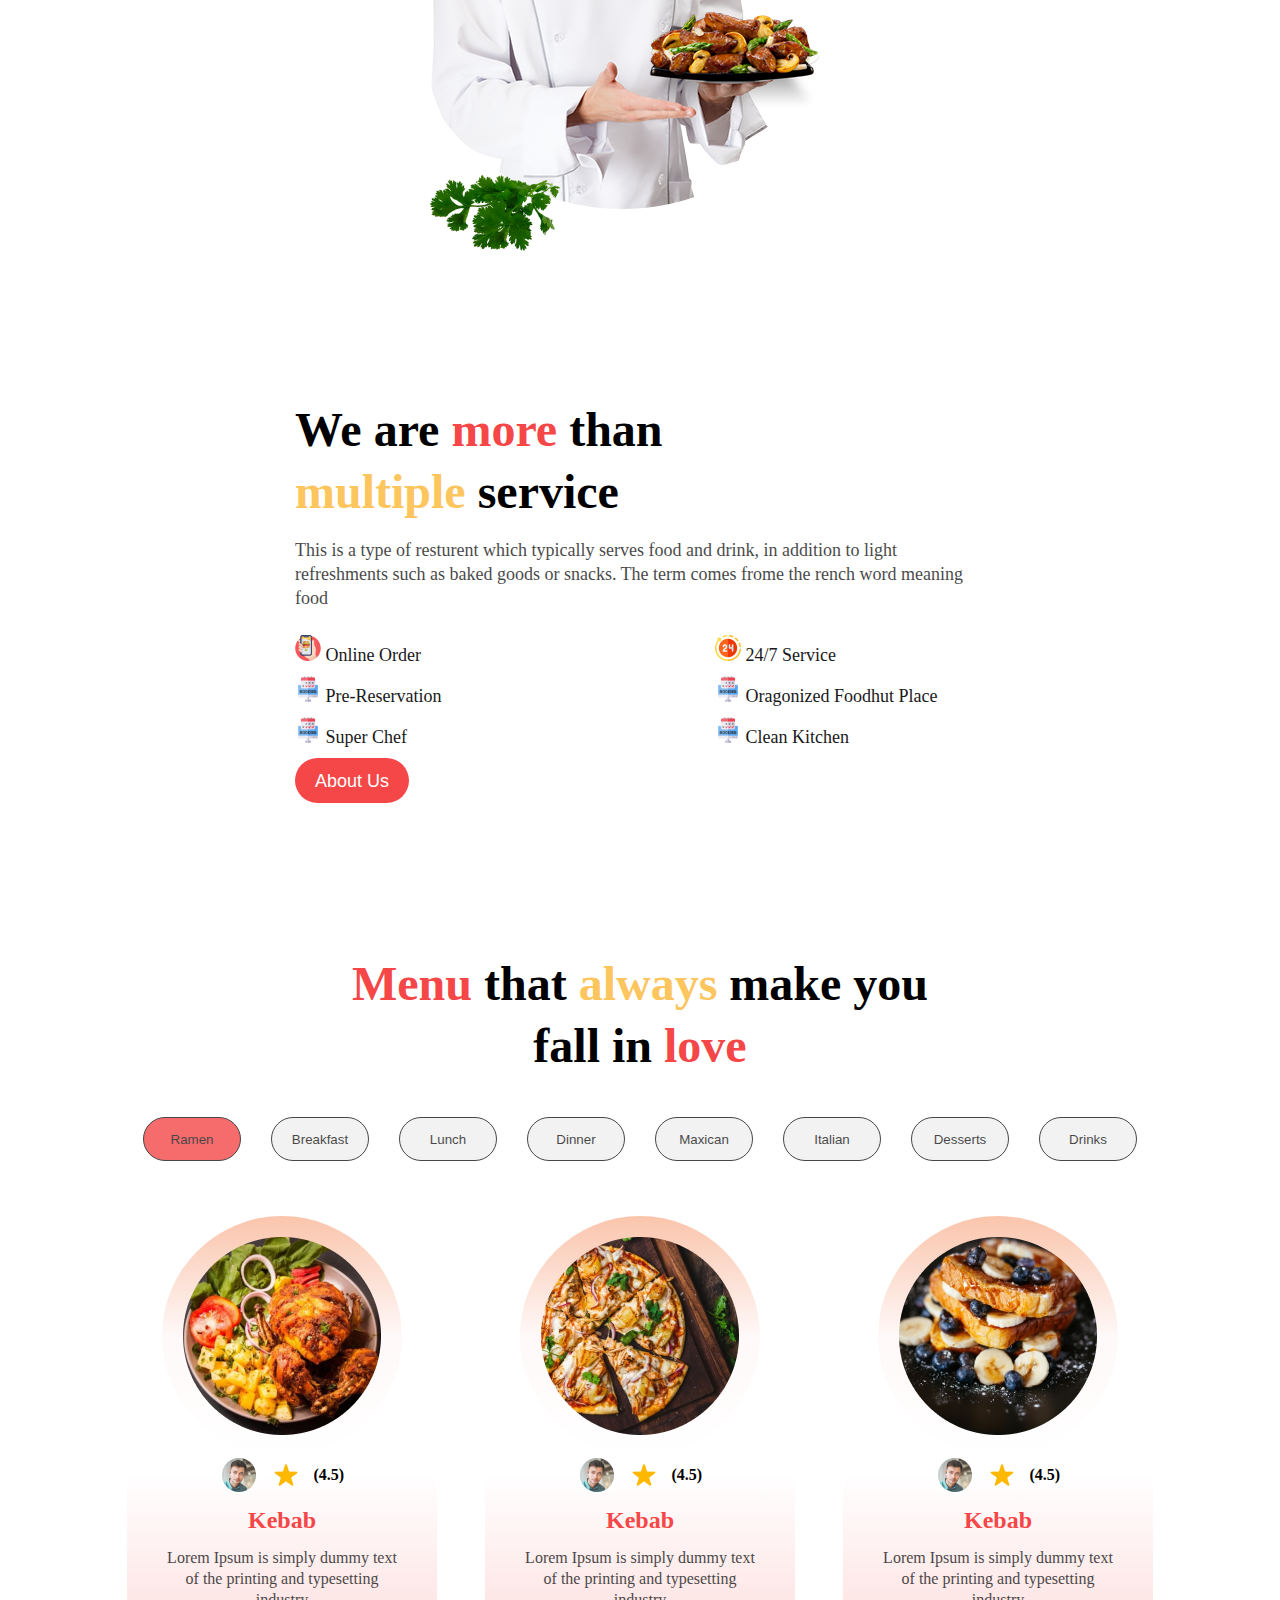
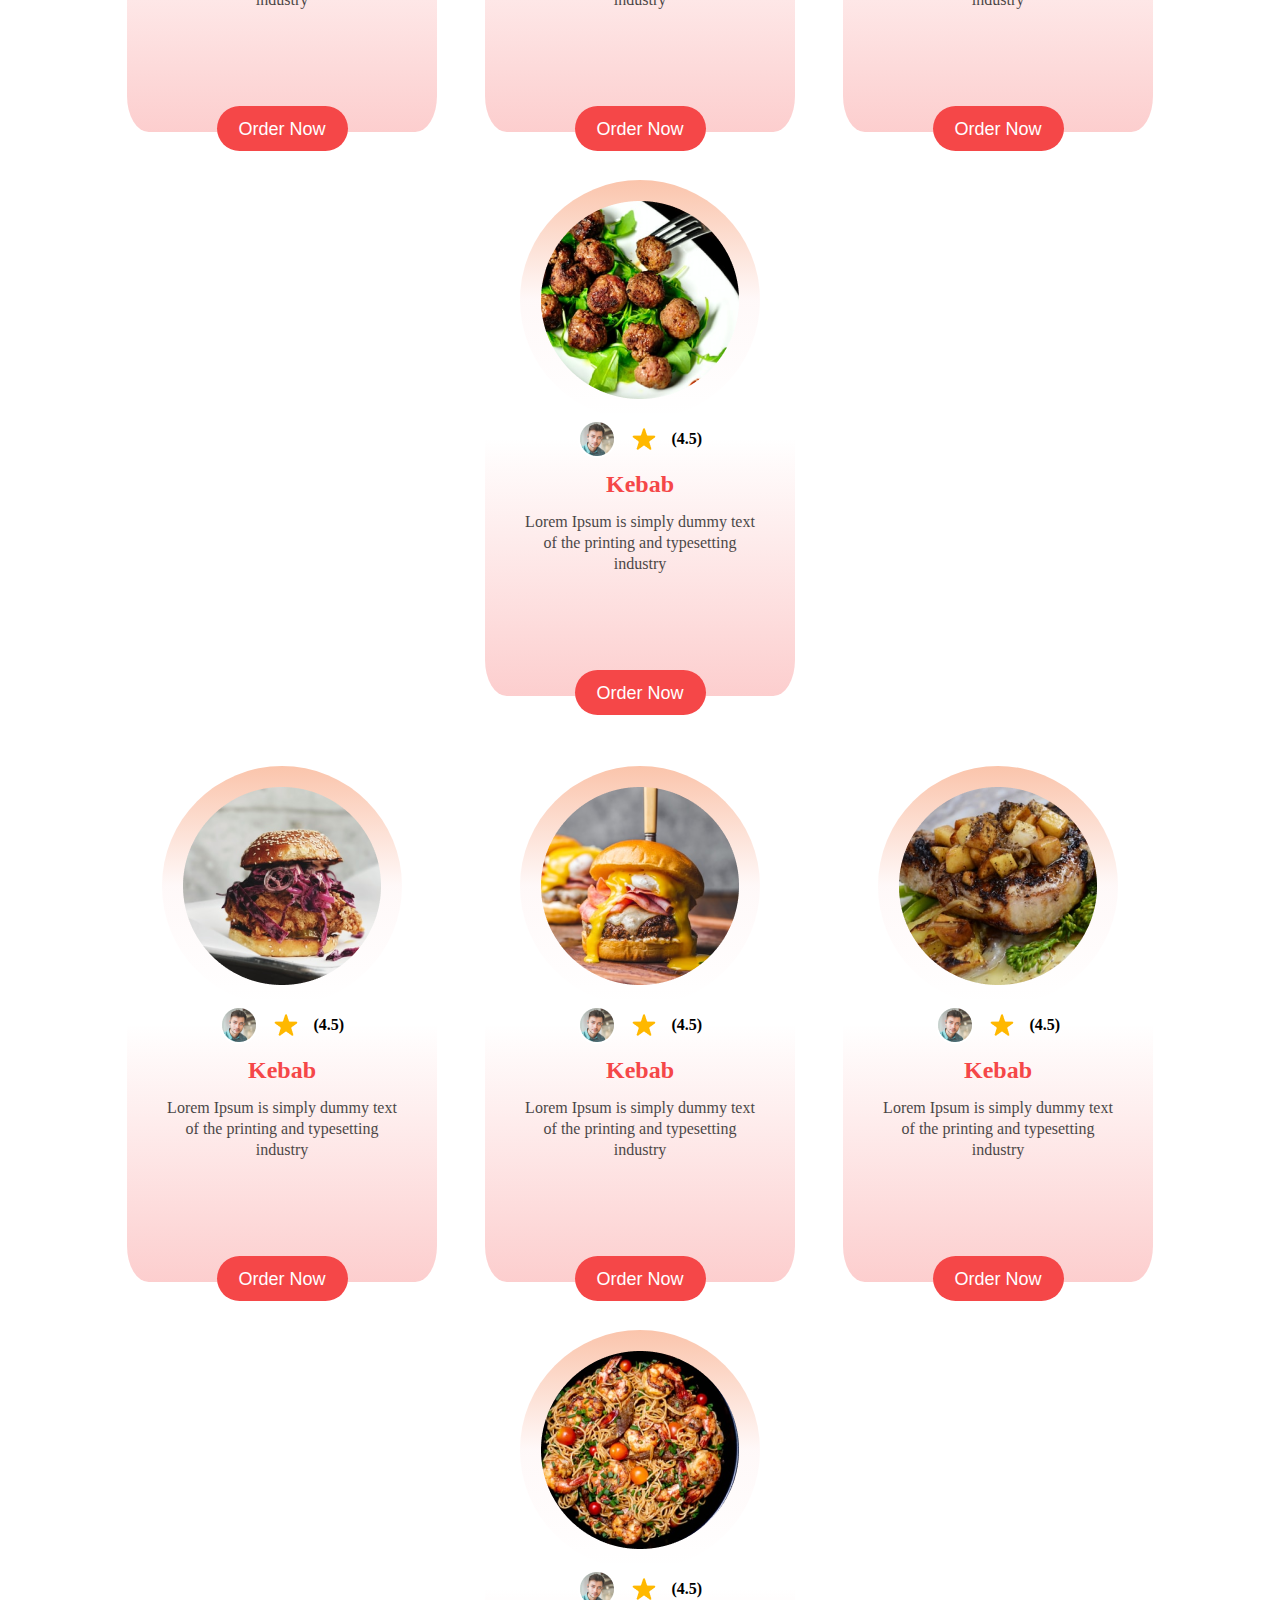
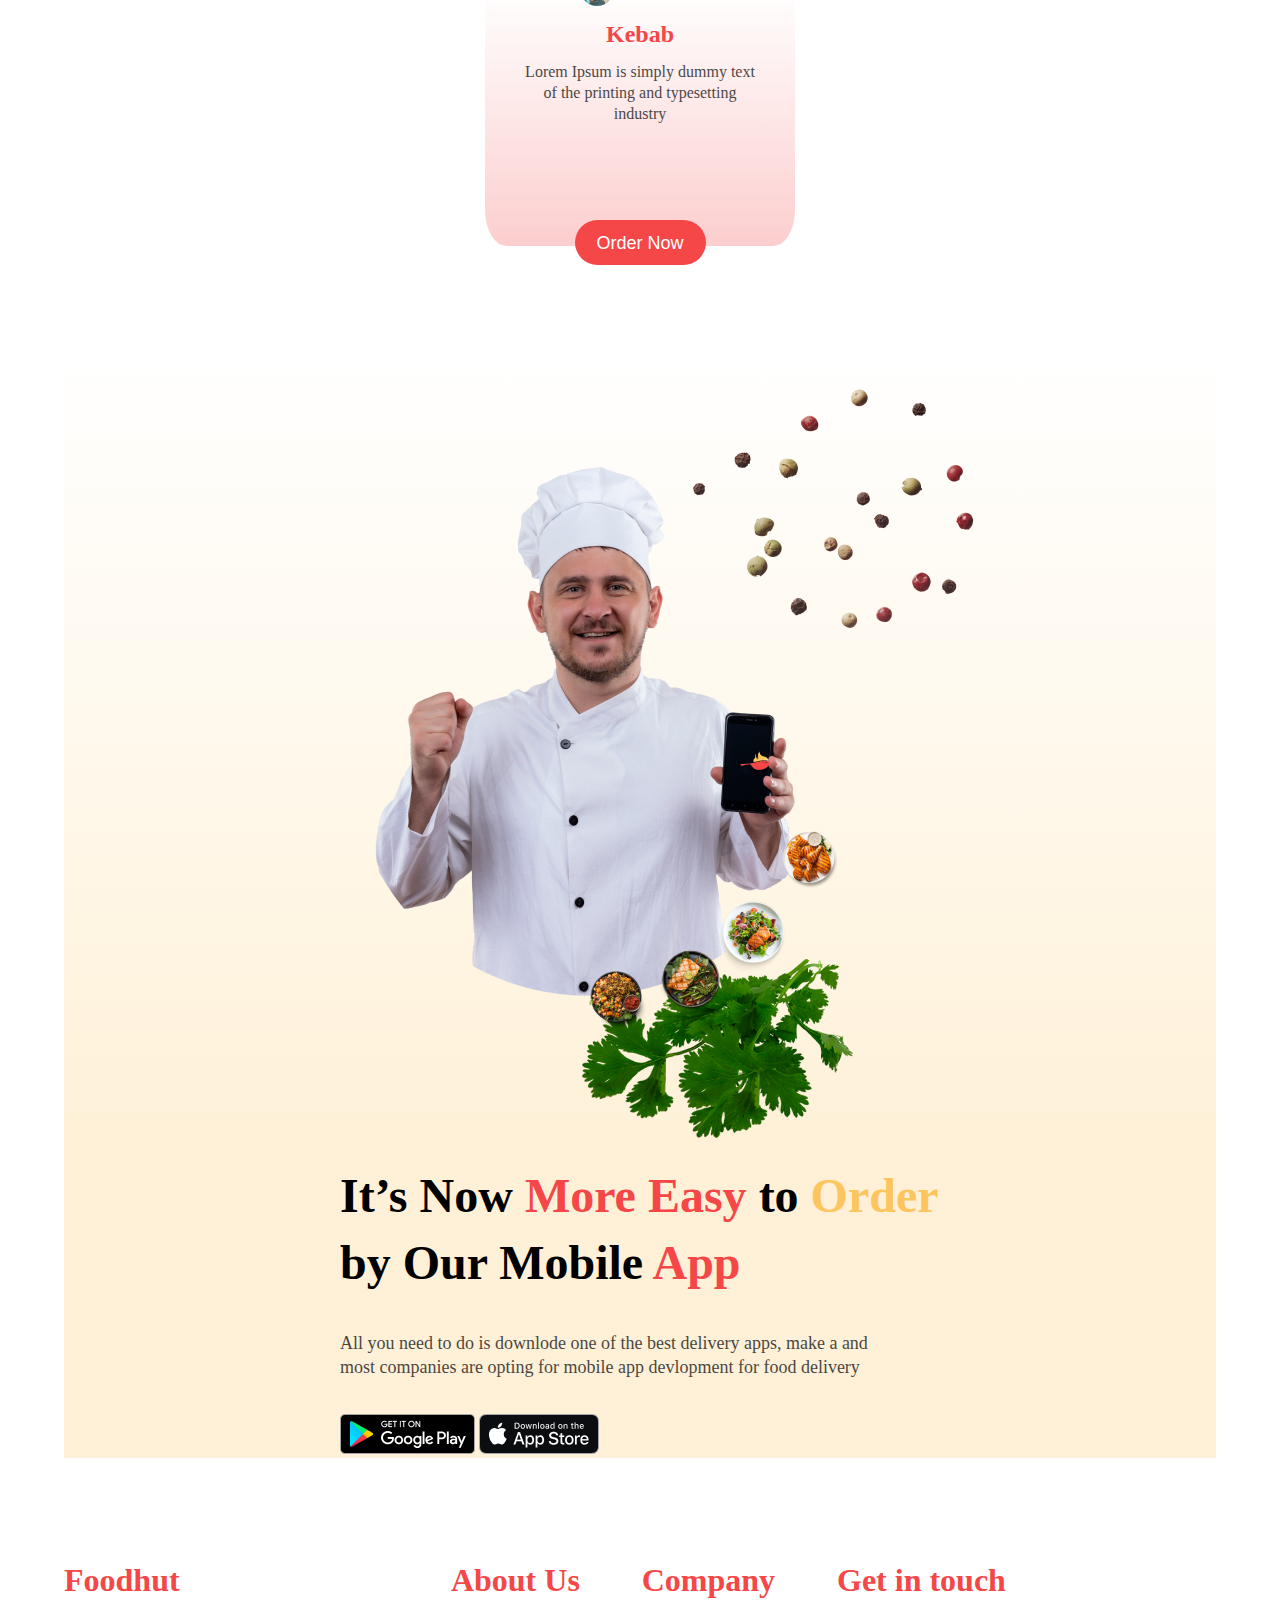
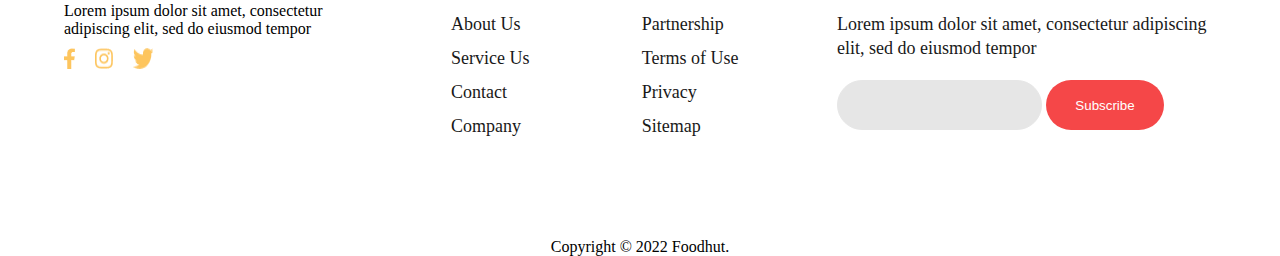
==== commit b9d546e0: "Update index.html" ====
--- a/Website--FoodHut/frontEnd/index.html
+++ b/Website--FoodHut/frontEnd/index.html
@@ -31,7 +31,10 @@
                         <img src="assets/icon/Group 8426.png" alt="">
                         People Trust us
                     </div>
-                    <h1>We're <span class="color-Red">Serious</span> For <span class="color-Red">Food</span> & <span class="color-Yellow">Delivery</span>.</h1>
+                    <div class="title-one">
+                        <h1>We're <span class="color-Red">Serious</span> For <span class="color-Red">Food</span> & <span class="color-Yellow">Delivery</span>.</h1>
+                        <img src="assets/decoracao/Orange.png" alt="" class="orange-img">
+                    </div>
                     <p>Best cooks and best delivery guys all at your service. Hot tasty food will reach you in 60 minutes.</p>
                     <div class="pesq-alinhar">
                         <input type="search" name="" id="pesquisar" placeholder="Search food">
@@ -44,6 +47,8 @@
                 </div>
                 <div class="img-girl">
                         <img src="assets/pessoas/Group 8482.png">
+                        <img src="assets/decoracao/Group 8485.png" alt="" class="arrow-one">
+                        <img src="assets/decoracao/Group 8486.png" alt="" class="arrow-two">
                 </div>
             </section>
     </div>
--- a/Website--FoodHut/frontEnd/assets/css/principal.css
+++ b/Website--FoodHut/frontEnd/assets/css/principal.css
@@ -25,7 +25,8 @@
     display: flex;
     flex-direction: row;
     align-items: center;
-    justify-content: space-evenly;
+    justify-content: space-between;
+    padding: 0 5%;
 }
 
 .burguer{
@@ -45,6 +46,9 @@
 
 .color-Yellow{
     color: #FDC55E;
+}
+.bttn-1{
+    margin-left: 50px;
 }
 
 .bttn, .bttn-1{
@@ -206,6 +210,17 @@
     margin-bottom: 1.5rem;
     max-width: 100%;
     height: auto;
+}
+
+.arrow-one {
+    position: relative;
+    right: 12%;
+    max-width: 100%;
+    height: auto;
+}
+
+.arrow-two{
+    display: none;
 }
 
 
@@ -444,20 +459,11 @@
     justify-content: center;
     padding: 0px;
     gap: 30px;
-
-}
-.banner-four .bttns-menu input{
-    color: #191919;
-}
-
-.banner-four .bttns-menu{
-    display: flex;
-    flex-direction: row;
-    align-items: flex-start;
-    padding: 0px;
-    gap: 30px;
     list-style-type: none;
-}
+    max-width: 100%;
+    
+}
+
 .banner-four .bttns-menu input{
     color: #191919;
     opacity: 0.8;
@@ -624,6 +630,13 @@
     nav{
         display: none;
     }
+    header {
+        display: flex;
+        flex-direction: row;
+        align-items: center;
+        justify-content: space-between;
+        padding: 0 5%;
+    }
     .burguer{
         display: inline;
         width: 36px;
@@ -638,5 +651,44 @@
     .banner-five p{
         height: auto;
         width: 100%;
-    }
-}
+    }   
+    .bttns-menu li:nth-child(n+4){
+       display: none;
+    }
+    .catalog div:nth-child(n+2){
+        display: none;
+    }
+    .catalog2 div:nth-child(n+2){
+        display: none;
+    }
+    .content-one{
+        max-width: 100%;
+        height: auto;
+        border: solid 1px black;
+        pad: 0 5%;
+    }
+    .banner-one{
+        display: flex;
+        align-items: center;
+        justify-content: space-evenly;
+        flex-wrap: wrap-reverse;
+        max-width: 100%;
+    }
+    .content-one h1{
+        max-width: 100%;
+    }
+    .content-one p{
+        max-width: 100%;
+        height: auto;
+    }
+    .arrow-one {
+        display: none;
+    }
+    .arrow-two {
+        display: inline;
+        position: relative;
+        right: 24%;
+        max-width: 100%;
+        height: auto;
+    }
+}
